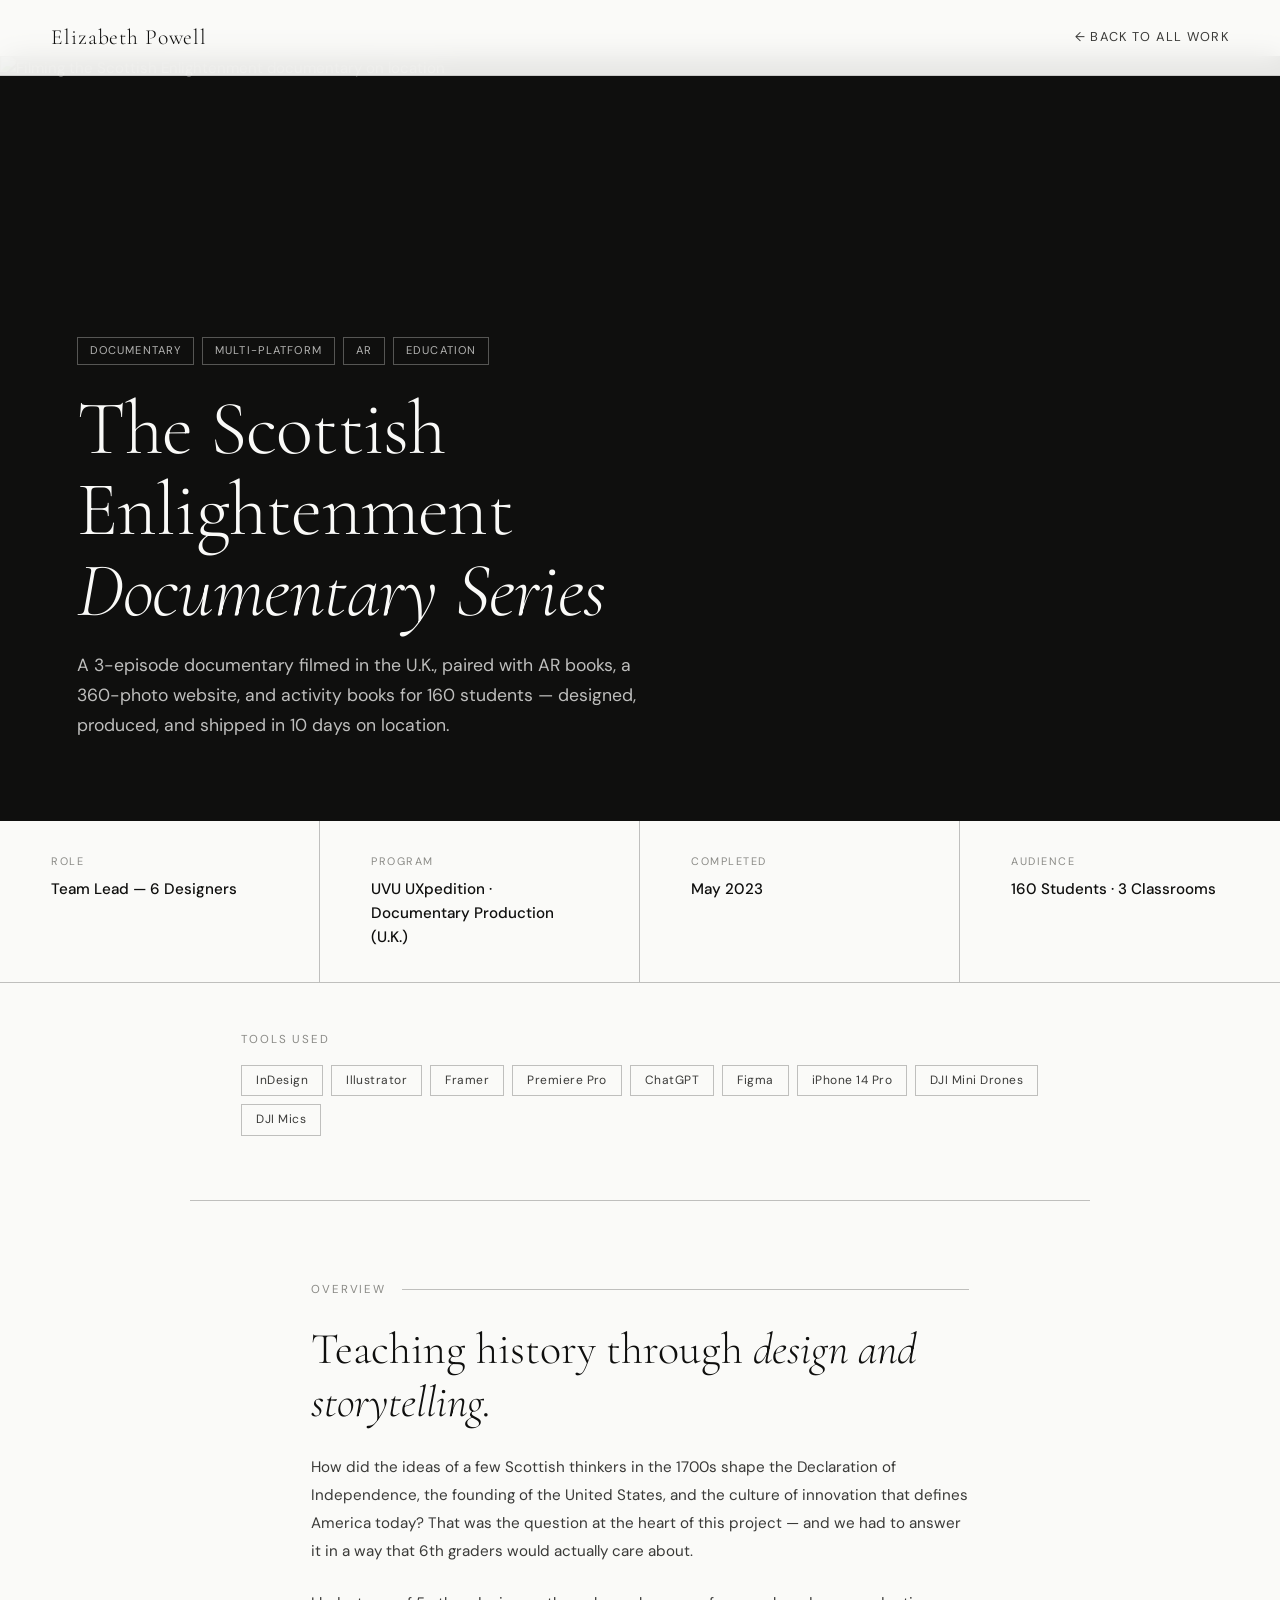
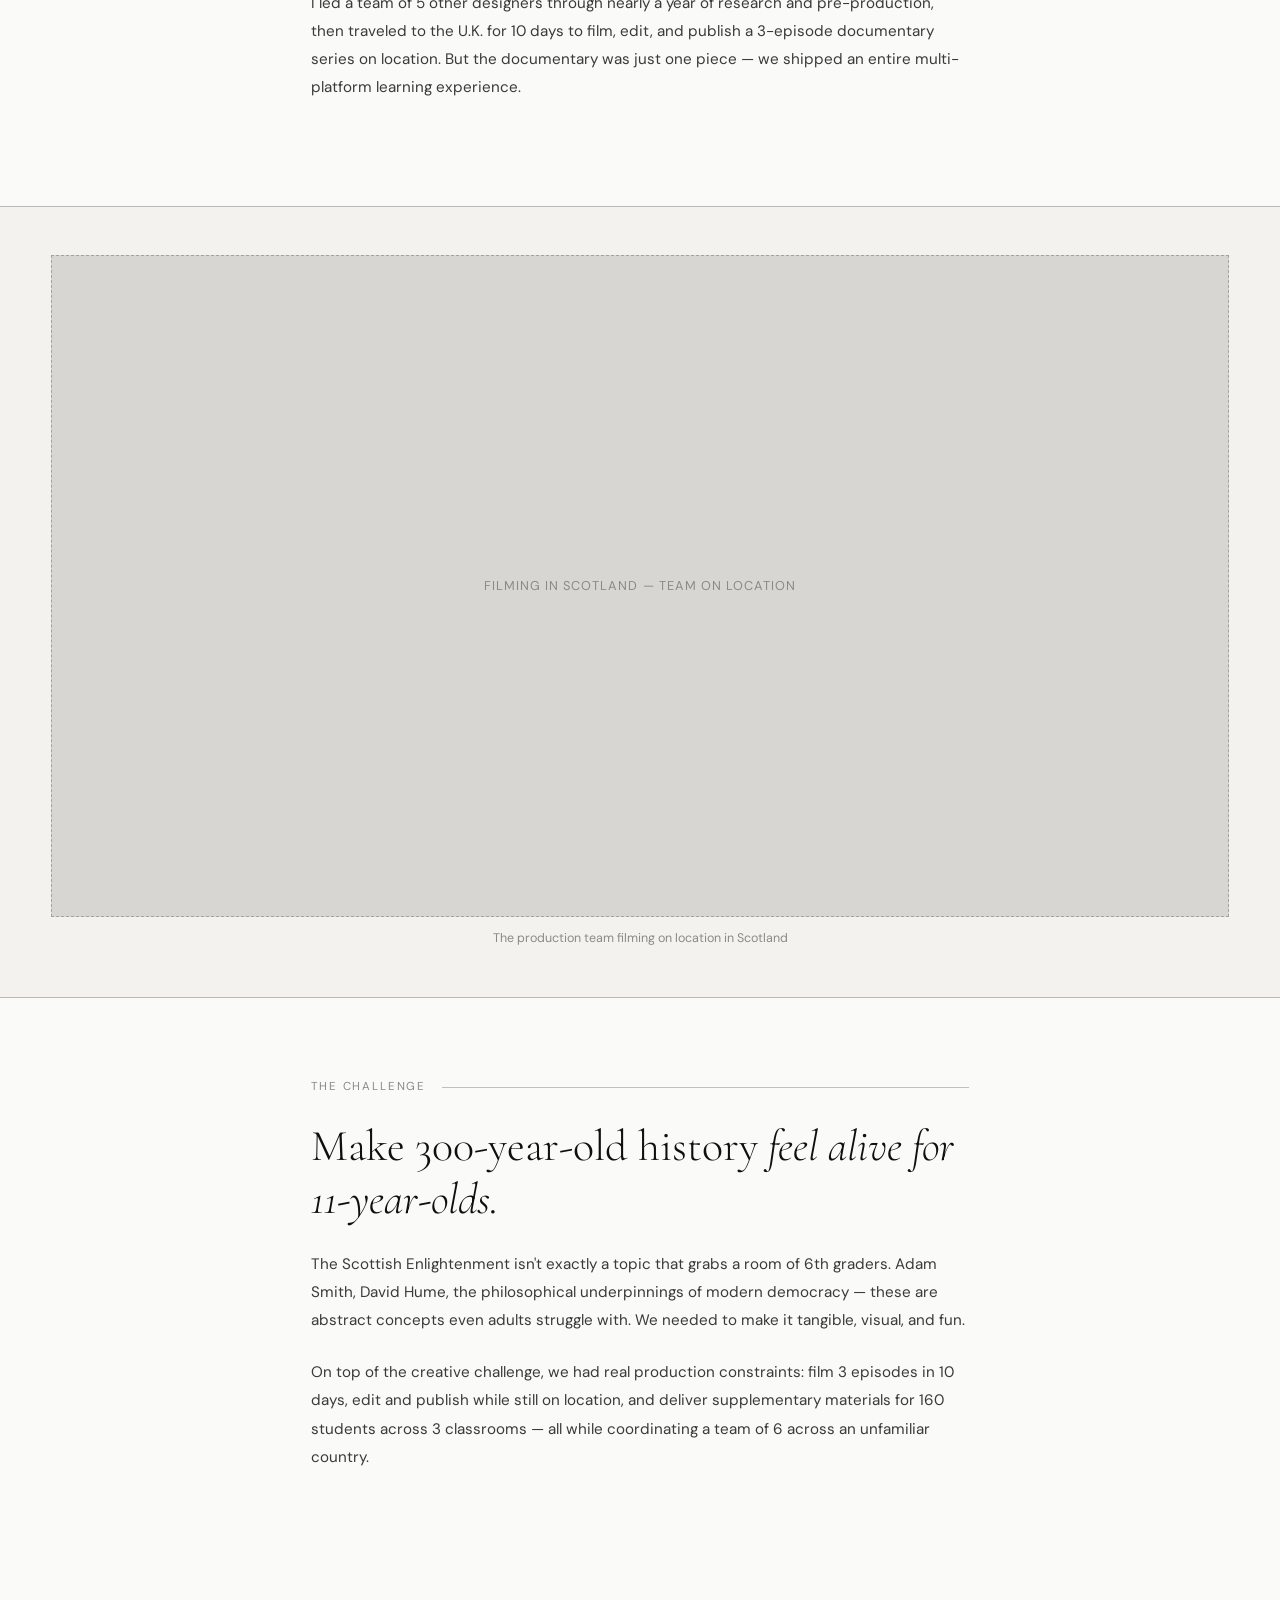
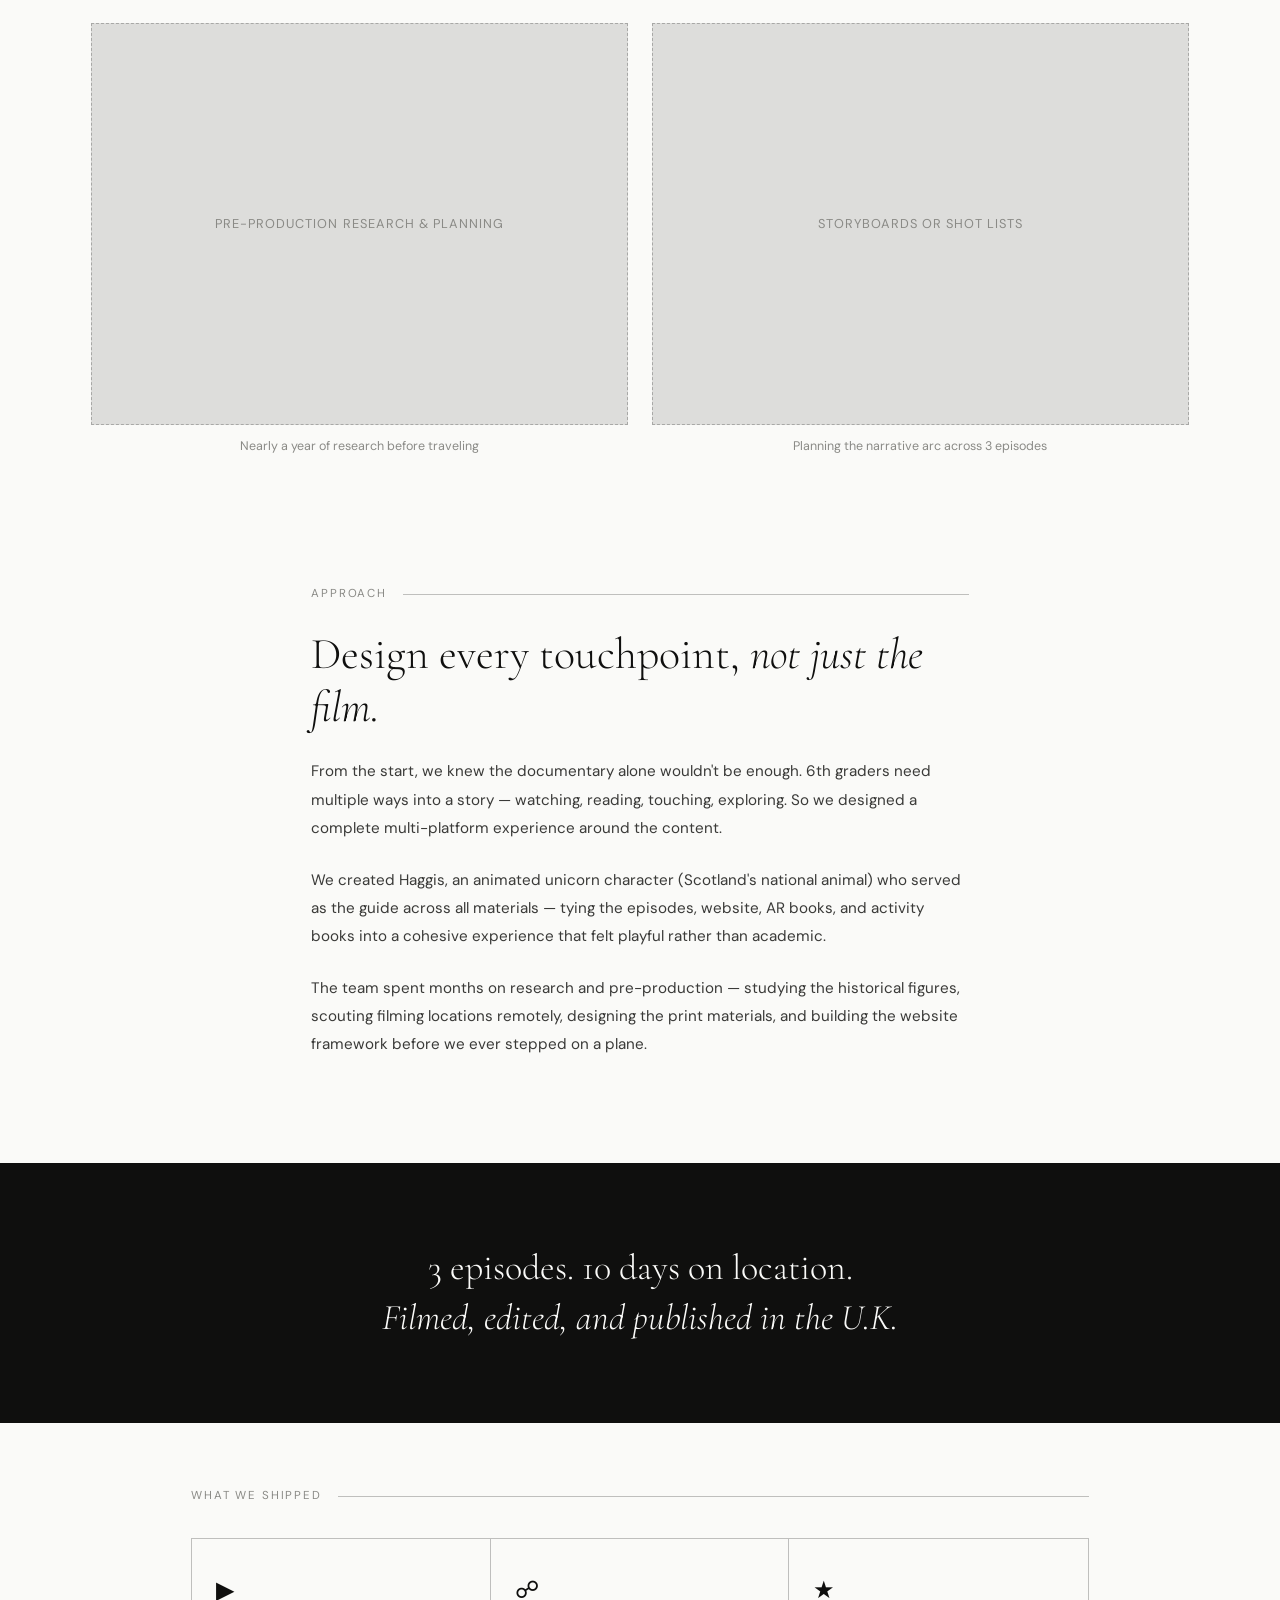
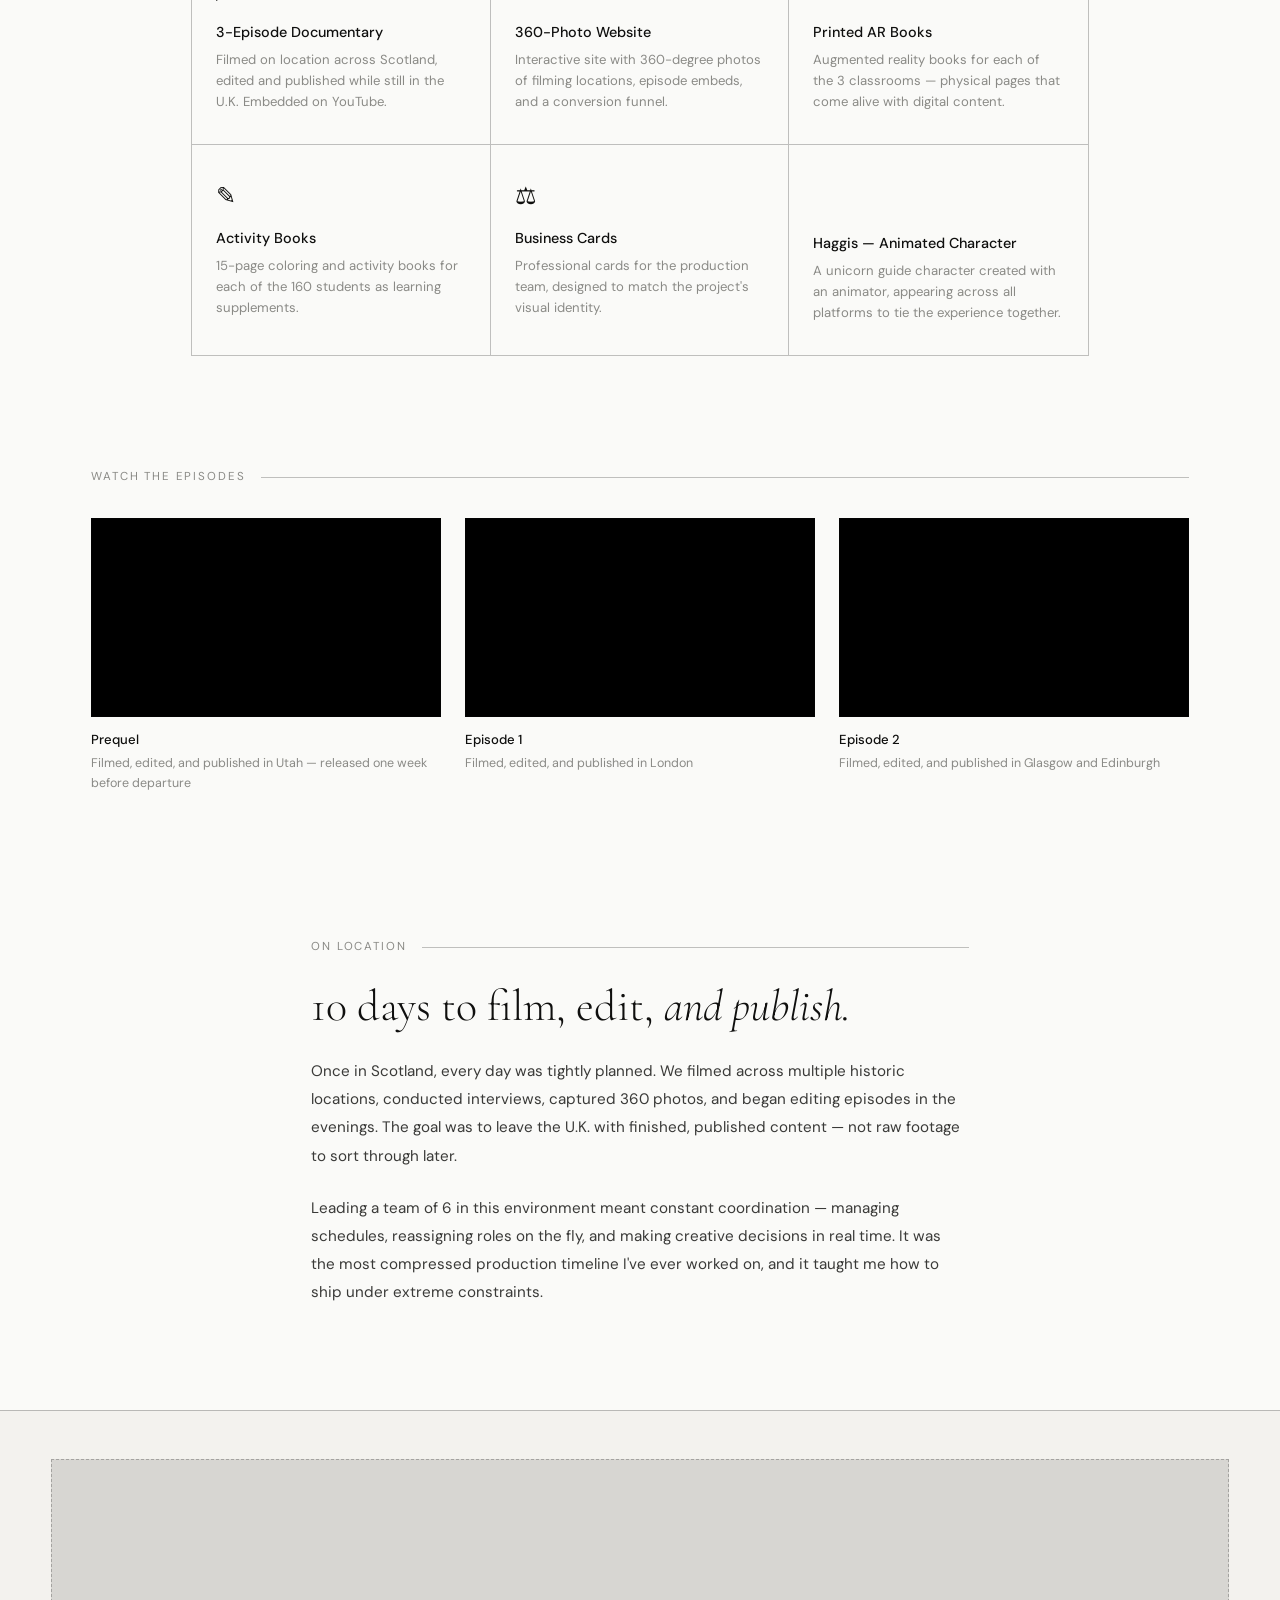
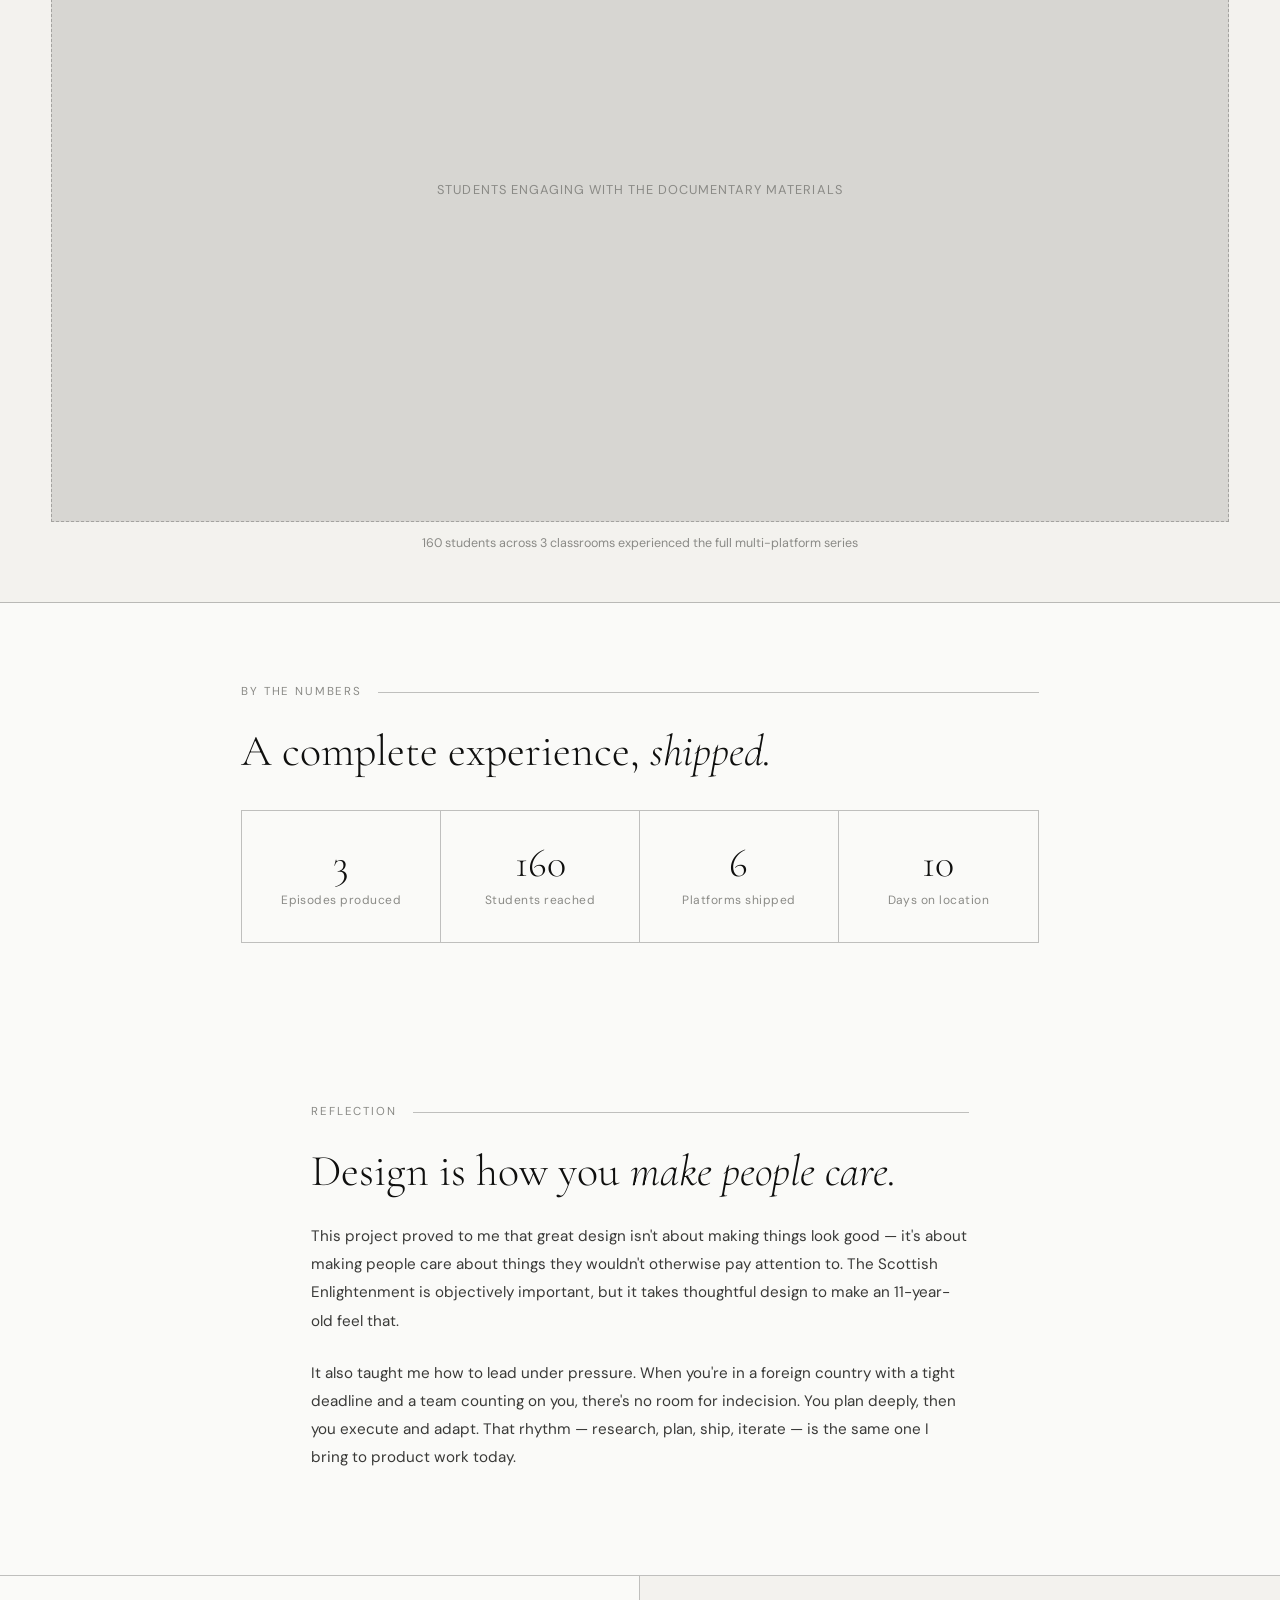
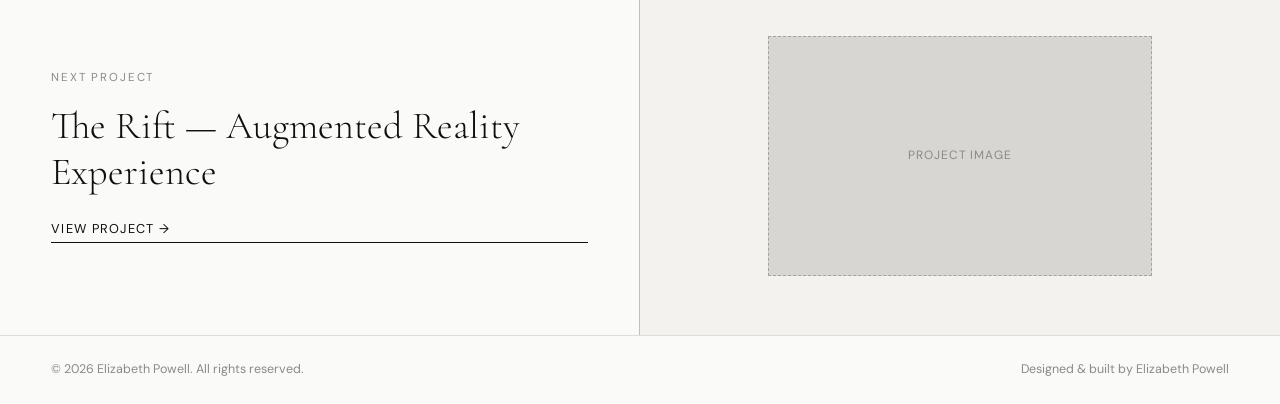
==== case-study-documentary.html @ db59a8f3 "added tools" ====
<!DOCTYPE html>
<html lang="en">
<head>
<meta charset="UTF-8">
<meta name="viewport" content="width=device-width, initial-scale=1.0">
<title>Scottish Enlightenment Documentary — Case Study | Elizabeth Powell</title>
<link href="https://fonts.googleapis.com/css2?family=Cormorant+Garamond:ital,wght@0,300;0,400;0,600;1,300;1,400&family=DM+Sans:wght@300;400;500&display=swap" rel="stylesheet">
<style>
  *, *::before, *::after { box-sizing: border-box; margin: 0; padding: 0; }

  :root {
    --ink: #0f0f0e;
    --ink-mid: #3a3a38;
    --ink-light: #8a8a86;
    --paper: #fafaf8;
    --paper-warm: #f3f2ee;
    --accent: #0f0f0e;
    --line: rgba(15,15,14,0.12);
    --line-strong: rgba(15,15,14,0.25);
  }

  html { scroll-behavior: smooth; }

  body {
    font-family: 'DM Sans', sans-serif;
    background: var(--paper);
    color: var(--ink);
    font-size: 15px;
    line-height: 1.6;
    -webkit-font-smoothing: antialiased;
  }

  nav {
    position: fixed; top: 0; left: 0; right: 0; z-index: 100;
    display: flex; justify-content: space-between; align-items: center;
    padding: 1.25rem 4vw;
    background: rgba(250,250,248,0.92);
    backdrop-filter: blur(12px);
    border-bottom: 0.5px solid var(--line);
  }
  .nav-logo {
    font-family: 'Cormorant Garamond', serif;
    font-size: 1.35rem; font-weight: 300; letter-spacing: 0.04em;
    color: var(--ink); text-decoration: none;
  }
  .nav-back {
    font-size: 0.8rem; letter-spacing: 0.1em; text-transform: uppercase;
    color: var(--ink-mid); text-decoration: none; transition: color 0.2s;
  }
  .nav-back:hover { color: var(--ink); }

  .cs-hero {
    width: 100%; min-height: 85vh;
    background: var(--ink); color: var(--paper);
    display: flex; flex-direction: column; justify-content: flex-end;
    padding: 6rem 6vw 5rem; margin-top: 3.5rem;
    position: relative; overflow: hidden;
  }
  .cs-hero-image {
    position: absolute;
    inset: 0;
    width: 100%;
    height: 100%;
    object-fit: cover;
    object-position: center 30%;
    opacity: 0.7;
    z-index: 0;
    display: block;
  }
  .cs-hero-image-placeholder {
    position: absolute; inset: 0;
    background: linear-gradient(135deg, #2c1810 0%, #5c3a28 40%, #8b6914 100%);
    opacity: 0.9;
  }
  .cs-hero-content { position: relative; z-index: 2; max-width: 900px; }
  .cs-hero-tags { display: flex; gap: 0.5rem; flex-wrap: wrap; margin-bottom: 1.5rem; }
  .cs-tag {
    font-size: 0.7rem; letter-spacing: 0.1em; text-transform: uppercase;
    color: rgba(250,250,248,0.7); border: 0.5px solid rgba(250,250,248,0.3); padding: 4px 12px;
  }
  .cs-hero-title {
    font-family: 'Cormorant Garamond', serif;
    font-size: clamp(3rem, 6vw, 5rem); font-weight: 300;
    line-height: 1.05; letter-spacing: -0.01em; margin-bottom: 1.25rem;
  }
  .cs-hero-title em { font-style: italic; font-weight: 300; }
  .cs-hero-subtitle {
    font-size: 1.1rem; color: rgba(250,250,248,0.75);
    max-width: 600px; line-height: 1.7;
  }

  .cs-meta {
    display: grid; grid-template-columns: repeat(4, 1fr);
    border-bottom: 0.5px solid var(--line-strong);
  }
  .cs-meta-item {
    padding: 2rem 4vw; border-right: 0.5px solid var(--line-strong);
  }
  .cs-meta-item:last-child { border-right: none; }
  .cs-meta-label {
    font-size: 0.68rem; letter-spacing: 0.14em; text-transform: uppercase;
    color: var(--ink-light); margin-bottom: 0.4rem;
  }
  .cs-meta-value { font-size: 0.95rem; font-weight: 500; }

  .cs-section { max-width: 760px; margin: 0 auto; padding: 5rem 4vw; }
  .cs-section-label {
    font-size: 0.72rem; letter-spacing: 0.16em; text-transform: uppercase;
    color: var(--ink-light); margin-bottom: 1.5rem;
    display: flex; align-items: center; gap: 1rem;
  }
  .cs-section-label::after {
    content: ''; display: block; flex: 1; height: 0.5px; background: var(--line-strong);
  }
  .cs-heading {
    font-family: 'Cormorant Garamond', serif;
    font-size: clamp(1.75rem, 3.5vw, 2.75rem); font-weight: 300;
    line-height: 1.2; margin-bottom: 1.5rem;
  }
  .cs-heading em { font-style: italic; }
  .cs-body {
    color: var(--ink-mid); line-height: 1.85; margin-bottom: 1.5rem; font-size: 0.95rem;
  }

  /* TOOLS */
  .cs-tools {
    max-width: 900px;
    margin: 0 auto;
    padding: 3rem 4vw 4rem;
    border-bottom: 0.5px solid var(--line-strong);
  }
  .cs-tools-label {
    font-size: 0.72rem;
    letter-spacing: 0.16em;
    text-transform: uppercase;
    color: var(--ink-light);
    margin-bottom: 1rem;
  }
  .cs-tools-row {
    display: flex;
    flex-wrap: wrap;
    gap: 0.5rem;
  }
  .cs-tool {
    font-size: 0.75rem;
    letter-spacing: 0.04em;
    color: var(--ink-mid);
    border: 0.5px solid var(--line-strong);
    padding: 5px 14px;
    background: transparent;
    transition: background 0.2s, color 0.2s;
  }
  .cs-tool:hover {
    background: var(--ink);
    color: var(--paper);
  }

  .cs-image-full {
    width: 100%; background: var(--paper-warm);
    border-top: 0.5px solid var(--line-strong); border-bottom: 0.5px solid var(--line-strong);
    overflow: hidden;
  }
  .cs-image-full-inner { max-width: 1400px; margin: 0 auto; padding: 3rem 4vw; }
  .cs-image-placeholder {
    width: 100%; aspect-ratio: 16/9; background: var(--line);
    display: flex; align-items: center; justify-content: center;
    color: var(--ink-light); font-size: 0.8rem; letter-spacing: 0.08em;
    text-transform: uppercase; border: 0.5px dashed var(--line-strong);
  }
  .cs-image-caption {
    font-size: 0.78rem; color: var(--ink-light); margin-top: 0.75rem; text-align: center;
  }

  .cs-image-pair {
    max-width: 1200px; margin: 0 auto; padding: 3rem 4vw;
    display: grid; grid-template-columns: 1fr 1fr; gap: 1.5rem;
  }
  .cs-image-pair .cs-image-placeholder { aspect-ratio: 4/3; }

  /* THREE-UP IMAGES */
  .cs-image-trio {
    max-width: 1200px; margin: 0 auto; padding: 3rem 4vw;
    display: grid; grid-template-columns: 1fr 1fr 1fr; gap: 1.5rem;
  }
  .cs-image-trio .cs-image-placeholder { aspect-ratio: 3/4; }

  /* EPISODE EMBEDS */
  .cs-episodes {
    max-width: 1200px; margin: 0 auto; padding: 3rem 4vw 4rem;
  }
  .cs-episodes-label {
    font-size: 0.72rem; letter-spacing: 0.16em; text-transform: uppercase;
    color: var(--ink-light); margin-bottom: 2rem;
    display: flex; align-items: center; gap: 1rem;
  }
  .cs-episodes-label::after {
    content: ''; display: block; flex: 1; height: 0.5px; background: var(--line-strong);
  }
  .cs-episodes-grid {
    display: grid; grid-template-columns: 1fr 1fr 1fr; gap: 1.5rem;
  }
  .cs-episode {
    display: flex; flex-direction: column;
  }
  .cs-episode-video {
    position: relative; padding-bottom: 56.25%; height: 0; overflow: hidden;
    background: #000; border: 0.5px solid var(--line-strong);
  }
  .cs-episode-video iframe {
    position: absolute; top: 0; left: 0; width: 100%; height: 100%; border: none;
  }
  .cs-episode-title {
    font-size: 0.82rem; font-weight: 500; margin-top: 0.75rem;
  }
  .cs-episode-desc {
    font-size: 0.78rem; color: var(--ink-light); margin-top: 0.25rem;
  }
  @media (max-width: 768px) {
    .cs-episodes-grid { grid-template-columns: 1fr; }
  }

  .cs-highlight {
    background: var(--ink); color: var(--paper);
    padding: 5rem 6vw; text-align: center;
  }
  .cs-highlight-text {
    font-family: 'Cormorant Garamond', serif;
    font-size: clamp(1.5rem, 3vw, 2.25rem); font-weight: 300;
    line-height: 1.4; max-width: 700px; margin: 0 auto;
  }
  .cs-highlight-text em { font-style: italic; }

  /* DELIVERABLES GRID */
  .cs-deliverables {
    max-width: 1000px; margin: 0 auto; padding: 4rem 4vw;
  }
  .cs-deliverables-grid {
    display: grid; grid-template-columns: repeat(3, 1fr); gap: 0;
    border: 0.5px solid var(--line-strong); margin-top: 2rem;
  }
  .cs-deliverable {
    padding: 2rem 1.5rem;
    border-right: 0.5px solid var(--line-strong);
    border-bottom: 0.5px solid var(--line-strong);
  }
  .cs-deliverable:nth-child(3n) { border-right: none; }
  .cs-deliverable:nth-last-child(-n+3) { border-bottom: none; }
  .cs-deliverable-icon {
    font-size: 1.5rem;
    margin-bottom: 0.75rem;
    transition: transform 0.4s cubic-bezier(0.34, 1.56, 0.64, 1);
  }
  .cs-deliverable:hover .cs-deliverable-icon {
    transform: scale(1.3) rotate(-5deg);
  }
  .cs-deliverable-title {
    font-weight: 500;
    font-size: 0.9rem;
    margin-bottom: 0.3rem;
  }
  .cs-deliverable-desc {
    font-size: 0.82rem;
    color: var(--ink-light);
    line-height: 1.6;
  }
  .cs-deliverable {
    transition: transform 0.3s ease, box-shadow 0.3s ease;
  }
  .cs-deliverable:hover {
    transform: translateY(-4px);
    box-shadow: 0 8px 30px rgba(0,0,0,0.08);
    z-index: 2;
    position: relative;
  }

  /* Staggered scroll reveal */
  @keyframes delivReveal {
    from { opacity: 0; transform: translateY(30px); }
    to { opacity: 1; transform: translateY(0); }
  }
  .cs-deliverable {
    opacity: 0;
  }
  .cs-deliverable.revealed {
    animation: delivReveal 0.6s cubic-bezier(0.34, 1.56, 0.64, 1) forwards;
  }
  .cs-deliverable.revealed:nth-child(1) { animation-delay: 0s; }
  .cs-deliverable.revealed:nth-child(2) { animation-delay: 0.1s; }
  .cs-deliverable.revealed:nth-child(3) { animation-delay: 0.2s; }
  .cs-deliverable.revealed:nth-child(4) { animation-delay: 0.3s; }
  .cs-deliverable.revealed:nth-child(5) { animation-delay: 0.4s; }
  .cs-deliverable.revealed:nth-child(6) { animation-delay: 0.5s; }

  /* Haggis floating animation */
  .haggis-img, .haggis-video {
    width: 80px;
    height: auto;
    margin-bottom: 0.5rem;
    animation: haggisFloat 3s ease-in-out infinite;
    filter: drop-shadow(0 4px 6px rgba(0,0,0,0.1));
    transition: transform 0.3s ease;
    border-radius: 4px;
  }
  .cs-deliverable:hover .haggis-img,
  .cs-deliverable:hover .haggis-video {
    animation: haggisBounce 0.6s cubic-bezier(0.34, 1.56, 0.64, 1);
  }
  @keyframes haggisFloat {
    0%, 100% { transform: translateY(0) rotate(0deg); }
    25% { transform: translateY(-6px) rotate(2deg); }
    75% { transform: translateY(-3px) rotate(-1deg); }
  }
  @keyframes haggisBounce {
    0% { transform: scale(1); }
    30% { transform: scale(1.2) rotate(-8deg); }
    50% { transform: scale(0.95) rotate(3deg); }
    70% { transform: scale(1.1) rotate(-2deg); }
    100% { transform: scale(1) rotate(0deg); }
  }

  /* Individual icon hover animations */
  .icon-play { display: inline-block; }
  .cs-deliverable:nth-child(1):hover .cs-deliverable-icon {
    transform: scale(1.3);
    color: #e74c3c;
  }
  .cs-deliverable:nth-child(2):hover .cs-deliverable-icon {
    transform: scale(1.2) rotate(15deg);
    color: #3498db;
  }
  .cs-deliverable:nth-child(3):hover .cs-deliverable-icon {
    transform: scale(1.3);
    color: #f1c40f;
  }
  .cs-deliverable:nth-child(4):hover .cs-deliverable-icon {
    transform: scale(1.2) rotate(-10deg);
    color: #2ecc71;
  }
  .cs-deliverable:nth-child(5):hover .cs-deliverable-icon {
    transform: scale(1.2) rotate(10deg);
    color: #9b59b6;
  }

  .cs-results { max-width: 900px; margin: 0 auto; padding: 5rem 4vw; }
  .cs-results-grid {
    display: grid; grid-template-columns: repeat(4, 1fr); gap: 0;
    border: 0.5px solid var(--line-strong); margin-top: 2rem;
  }
  .cs-result-item {
    padding: 2rem 1.5rem; border-right: 0.5px solid var(--line-strong); text-align: center;
  }
  .cs-result-item:last-child { border-right: none; }
  .cs-result-num {
    font-family: 'Cormorant Garamond', serif;
    font-size: 2.5rem; font-weight: 300; line-height: 1; margin-bottom: 0.5rem;
  }
  .cs-result-label { font-size: 0.75rem; color: var(--ink-light); letter-spacing: 0.04em; }

  .cs-next {
    border-top: 0.5px solid var(--line-strong);
    display: grid; grid-template-columns: 1fr 1fr; min-height: 40vh;
  }
  .cs-next-left {
    padding: 4rem 4vw; display: flex; flex-direction: column;
    justify-content: center; border-right: 0.5px solid var(--line-strong);
  }
  .cs-next-label {
    font-size: 0.72rem; letter-spacing: 0.16em; text-transform: uppercase;
    color: var(--ink-light); margin-bottom: 1rem;
  }
  .cs-next-title {
    font-family: 'Cormorant Garamond', serif;
    font-size: clamp(1.75rem, 3vw, 2.5rem); font-weight: 300;
    line-height: 1.2; margin-bottom: 1.5rem;
  }
  .cs-next-link {
    display: inline-flex; align-items: center; gap: 0.6rem;
    font-size: 0.8rem; letter-spacing: 0.1em; text-transform: uppercase;
    color: var(--ink); text-decoration: none;
    border-bottom: 1px solid var(--ink); padding-bottom: 2px; transition: gap 0.2s;
  }
  .cs-next-link:hover { gap: 1rem; }
  .cs-next-right {
    background: var(--paper-warm); display: flex; align-items: center; justify-content: center;
  }
  .cs-next-thumb {
    width: 60%; aspect-ratio: 16/10; background: var(--line);
    display: flex; align-items: center; justify-content: center;
    color: var(--ink-light); font-size: 0.75rem; letter-spacing: 0.08em;
    text-transform: uppercase; border: 0.5px dashed var(--line-strong);
  }

  footer {
    padding: 1.5rem 4vw; display: flex; justify-content: space-between;
    align-items: center; border-top: 0.5px solid var(--line);
  }
  footer p { font-size: 0.78rem; color: var(--ink-light); }

  @keyframes fadeUp {
    from { opacity: 0; transform: translateY(24px); }
    to { opacity: 1; transform: translateY(0); }
  }
  .cs-hero-tags { animation: fadeUp 0.6s ease forwards; }
  .cs-hero-title { animation: fadeUp 0.6s 0.1s ease both; }
  .cs-hero-subtitle { animation: fadeUp 0.6s 0.2s ease both; }

  @media (max-width: 768px) {
    .cs-meta { grid-template-columns: 1fr 1fr; }
    .cs-meta-item:nth-child(2) { border-right: none; }
    .cs-meta-item:nth-child(-n+2) { border-bottom: 0.5px solid var(--line-strong); }
    .cs-image-pair { grid-template-columns: 1fr; }
    .cs-image-trio { grid-template-columns: 1fr; }
    .cs-deliverables-grid { grid-template-columns: 1fr; }
    .cs-deliverable { border-right: none !important; border-bottom: 0.5px solid var(--line-strong); }
    .cs-deliverable:last-child { border-bottom: none; }
    .cs-results-grid { grid-template-columns: 1fr 1fr; }
    .cs-result-item:nth-child(2) { border-right: none; }
    .cs-result-item:nth-child(-n+2) { border-bottom: 0.5px solid var(--line-strong); }
    .cs-next { grid-template-columns: 1fr; }
    .cs-next-right { min-height: 30vh; }
  }
</style>
</head>
<body>

<nav>
  <a class="nav-logo" href="index.html">Elizabeth Powell</a>
  <a class="nav-back" href="index.html#work">← Back to all work</a>
</nav>

<!-- HERO -->
<section class="cs-hero">
  <img class="cs-hero-image" src="images/Documentary Project/HeroImage-Filming.JPG" alt="Filming the Scottish Enlightenment documentary on location">
  <div class="cs-hero-content">
    <div class="cs-hero-tags">
      <span class="cs-tag">Documentary</span>
      <span class="cs-tag">Multi-Platform</span>
      <span class="cs-tag">AR</span>
      <span class="cs-tag">Education</span>
    </div>
    <h1 class="cs-hero-title">The Scottish<br>Enlightenment<br><em>Documentary Series</em></h1>
    <p class="cs-hero-subtitle">A 3-episode documentary filmed in the U.K., paired with AR books, a 360-photo website, and activity books for 160 students — designed, produced, and shipped in 10 days on location.</p>
  </div>
</section>

<!-- META BAR -->
<div class="cs-meta">
  <div class="cs-meta-item">
    <div class="cs-meta-label">Role</div>
    <div class="cs-meta-value">Team Lead — 6 Designers</div>
  </div>
  <div class="cs-meta-item">
    <div class="cs-meta-label">Program</div>
    <div class="cs-meta-value">UVU UXpedition · Documentary Production (U.K.)</div>
  </div>
  <div class="cs-meta-item">
    <div class="cs-meta-label">Completed</div>
    <div class="cs-meta-value">May 2023</div>
  </div>
  <div class="cs-meta-item">
    <div class="cs-meta-label">Audience</div>
    <div class="cs-meta-value">160 Students · 3 Classrooms</div>
  </div>
</div>

<!-- TOOLS -->
<div class="cs-tools">
  <div class="cs-tools-label">Tools Used</div>
  <div class="cs-tools-row">
    <span class="cs-tool">InDesign</span>
    <span class="cs-tool">Illustrator</span>
    <span class="cs-tool">Framer</span>
    <span class="cs-tool">Premiere Pro</span>
    <span class="cs-tool">ChatGPT</span>
    <span class="cs-tool">Figma</span>
    <span class="cs-tool">iPhone 14 Pro</span>
    <span class="cs-tool">DJI Mini Drones</span>
    <span class="cs-tool">DJI Mics</span>
  </div>
</div>

<!-- OVERVIEW -->
<div class="cs-section">
  <div class="cs-section-label">Overview</div>
  <h2 class="cs-heading">Teaching history through <em>design and storytelling.</em></h2>
  <p class="cs-body">How did the ideas of a few Scottish thinkers in the 1700s shape the Declaration of Independence, the founding of the United States, and the culture of innovation that defines America today? That was the question at the heart of this project — and we had to answer it in a way that 6th graders would actually care about.</p>
  <p class="cs-body">I led a team of 5 other designers through nearly a year of research and pre-production, then traveled to the U.K. for 10 days to film, edit, and publish a 3-episode documentary series on location. But the documentary was just one piece — we shipped an entire multi-platform learning experience.</p>
</div>

<!-- FULL BLEED IMAGE -->
<div class="cs-image-full">
  <div class="cs-image-full-inner">
    <div class="cs-image-placeholder">Filming in Scotland — team on location</div>
    <p class="cs-image-caption">The production team filming on location in Scotland</p>
  </div>
</div>

<!-- CHALLENGE -->
<div class="cs-section">
  <div class="cs-section-label">The Challenge</div>
  <h2 class="cs-heading">Make 300-year-old history <em>feel alive for 11-year-olds.</em></h2>
  <p class="cs-body">The Scottish Enlightenment isn't exactly a topic that grabs a room of 6th graders. Adam Smith, David Hume, the philosophical underpinnings of modern democracy — these are abstract concepts even adults struggle with. We needed to make it tangible, visual, and fun.</p>
  <p class="cs-body">On top of the creative challenge, we had real production constraints: film 3 episodes in 10 days, edit and publish while still on location, and deliver supplementary materials for 160 students across 3 classrooms — all while coordinating a team of 6 across an unfamiliar country.</p>
</div>

<!-- IMAGE PAIR -->
<div class="cs-image-pair">
  <div>
    <div class="cs-image-placeholder">Pre-production research & planning</div>
    <p class="cs-image-caption">Nearly a year of research before traveling</p>
  </div>
  <div>
    <div class="cs-image-placeholder">Storyboards or shot lists</div>
    <p class="cs-image-caption">Planning the narrative arc across 3 episodes</p>
  </div>
</div>

<!-- APPROACH -->
<div class="cs-section">
  <div class="cs-section-label">Approach</div>
  <h2 class="cs-heading">Design every touchpoint, <em>not just the film.</em></h2>
  <p class="cs-body">From the start, we knew the documentary alone wouldn't be enough. 6th graders need multiple ways into a story — watching, reading, touching, exploring. So we designed a complete multi-platform experience around the content.</p>
  <p class="cs-body">We created Haggis, an animated unicorn character (Scotland's national animal) who served as the guide across all materials — tying the episodes, website, AR books, and activity books into a cohesive experience that felt playful rather than academic.</p>
  <p class="cs-body">The team spent months on research and pre-production — studying the historical figures, scouting filming locations remotely, designing the print materials, and building the website framework before we ever stepped on a plane.</p>
</div>

<!-- HIGHLIGHT -->
<div class="cs-highlight">
  <p class="cs-highlight-text">3 episodes. 10 days on location.<br><em>Filmed, edited, and published in the U.K.</em></p>
</div>

<!-- DELIVERABLES -->
<div class="cs-deliverables">
  <div class="cs-section-label">What We Shipped</div>
  <div class="cs-deliverables-grid">
    <div class="cs-deliverable">
      <div class="cs-deliverable-icon">&#9654;</div>
      <div class="cs-deliverable-title">3-Episode Documentary</div>
      <div class="cs-deliverable-desc">Filmed on location across Scotland, edited and published while still in the U.K. Embedded on YouTube.</div>
    </div>
    <div class="cs-deliverable">
      <div class="cs-deliverable-icon">&#9741;</div>
      <div class="cs-deliverable-title">360-Photo Website</div>
      <div class="cs-deliverable-desc">Interactive site with 360-degree photos of filming locations, episode embeds, and a conversion funnel.</div>
    </div>
    <div class="cs-deliverable">
      <div class="cs-deliverable-icon">&#9733;</div>
      <div class="cs-deliverable-title">Printed AR Books</div>
      <div class="cs-deliverable-desc">Augmented reality books for each of the 3 classrooms — physical pages that come alive with digital content.</div>
    </div>
    <div class="cs-deliverable">
      <div class="cs-deliverable-icon">&#9998;</div>
      <div class="cs-deliverable-title">Activity Books</div>
      <div class="cs-deliverable-desc">15-page coloring and activity books for each of the 160 students as learning supplements.</div>
    </div>
    <div class="cs-deliverable">
      <div class="cs-deliverable-icon">&#9878;</div>
      <div class="cs-deliverable-title">Business Cards</div>
      <div class="cs-deliverable-desc">Professional cards for the production team, designed to match the project's visual identity.</div>
    </div>
    <div class="cs-deliverable">
      <video class="haggis-video" autoplay loop muted playsinline src="images/Documentary Project/haggis-BeforeWeGo-1.mp4"></video>
      <div class="cs-deliverable-title">Haggis — Animated Character</div>
      <div class="cs-deliverable-desc">A unicorn guide character created with an animator, appearing across all platforms to tie the experience together.</div>
    </div>
  </div>
</div>

<!-- EPISODES -->
<div class="cs-episodes">
  <div class="cs-episodes-label">Watch the Episodes</div>
  <div class="cs-episodes-grid">
    <div class="cs-episode">
      <div class="cs-episode-video">
        <iframe src="https://www.youtube-nocookie.com/embed/OTzbFxVXBWM" allow="accelerometer; autoplay; clipboard-write; encrypted-media; gyroscope; picture-in-picture" allowfullscreen></iframe>
      </div>
      <div class="cs-episode-title">Prequel</div>
      <div class="cs-episode-desc">Filmed, edited, and published in Utah — released one week before departure</div>
    </div>
    <div class="cs-episode">
      <div class="cs-episode-video">
        <iframe src="https://www.youtube-nocookie.com/embed/6NgB3D-_NwM" allow="accelerometer; autoplay; clipboard-write; encrypted-media; gyroscope; picture-in-picture" allowfullscreen></iframe>
      </div>
      <div class="cs-episode-title">Episode 1</div>
      <div class="cs-episode-desc">Filmed, edited, and published in London</div>
    </div>
    <div class="cs-episode">
      <div class="cs-episode-video">
        <iframe src="https://www.youtube-nocookie.com/embed/WrYW5B79xYQ" allow="accelerometer; autoplay; clipboard-write; encrypted-media; gyroscope; picture-in-picture" allowfullscreen></iframe>
      </div>
      <div class="cs-episode-title">Episode 2</div>
      <div class="cs-episode-desc">Filmed, edited, and published in Glasgow and Edinburgh</div>
    </div>
  </div>
</div>

<!-- PRODUCTION -->
<div class="cs-section">
  <div class="cs-section-label">On Location</div>
  <h2 class="cs-heading">10 days to film, edit, <em>and publish.</em></h2>
  <p class="cs-body">Once in Scotland, every day was tightly planned. We filmed across multiple historic locations, conducted interviews, captured 360 photos, and began editing episodes in the evenings. The goal was to leave the U.K. with finished, published content — not raw footage to sort through later.</p>
  <p class="cs-body">Leading a team of 6 in this environment meant constant coordination — managing schedules, reassigning roles on the fly, and making creative decisions in real time. It was the most compressed production timeline I've ever worked on, and it taught me how to ship under extreme constraints.</p>
</div>

<!-- FULL BLEED IMAGE -->
<div class="cs-image-full">
  <div class="cs-image-full-inner">
    <div class="cs-image-placeholder">Students engaging with the documentary materials</div>
    <p class="cs-image-caption">160 students across 3 classrooms experienced the full multi-platform series</p>
  </div>
</div>

<!-- RESULTS -->
<div class="cs-results">
  <div class="cs-section-label">By the Numbers</div>
  <h2 class="cs-heading">A complete experience, <em>shipped.</em></h2>
  <div class="cs-results-grid">
    <div class="cs-result-item">
      <div class="cs-result-num">3</div>
      <div class="cs-result-label">Episodes produced</div>
    </div>
    <div class="cs-result-item">
      <div class="cs-result-num">160</div>
      <div class="cs-result-label">Students reached</div>
    </div>
    <div class="cs-result-item">
      <div class="cs-result-num">6</div>
      <div class="cs-result-label">Platforms shipped</div>
    </div>
    <div class="cs-result-item">
      <div class="cs-result-num">10</div>
      <div class="cs-result-label">Days on location</div>
    </div>
  </div>
</div>

<!-- REFLECTION -->
<div class="cs-section">
  <div class="cs-section-label">Reflection</div>
  <h2 class="cs-heading">Design is how you <em>make people care.</em></h2>
  <p class="cs-body">This project proved to me that great design isn't about making things look good — it's about making people care about things they wouldn't otherwise pay attention to. The Scottish Enlightenment is objectively important, but it takes thoughtful design to make an 11-year-old feel that.</p>
  <p class="cs-body">It also taught me how to lead under pressure. When you're in a foreign country with a tight deadline and a team counting on you, there's no room for indecision. You plan deeply, then you execute and adapt. That rhythm — research, plan, ship, iterate — is the same one I bring to product work today.</p>
</div>

<!-- NEXT PROJECT -->
<section class="cs-next">
  <div class="cs-next-left">
    <div class="cs-next-label">Next project</div>
    <h3 class="cs-next-title">The Rift — Augmented Reality Experience</h3>
    <a class="cs-next-link" href="case-study-the-rift.html">View project →</a>
  </div>
  <div class="cs-next-right">
    <div class="cs-next-thumb">Project image</div>
  </div>
</section>

<footer>
  <p>© 2026 Elizabeth Powell. All rights reserved.</p>
  <p>Designed & built by Elizabeth Powell</p>
</footer>

<script>
  const deliverables = document.querySelectorAll('.cs-deliverable');
  const delivObs = new IntersectionObserver(entries => {
    entries.forEach(e => {
      if (e.isIntersecting) {
        e.target.classList.add('revealed');
        delivObs.unobserve(e.target);
      }
    });
  }, { threshold: 0.15 });
  deliverables.forEach(d => delivObs.observe(d));
</script>

</body>
</html>
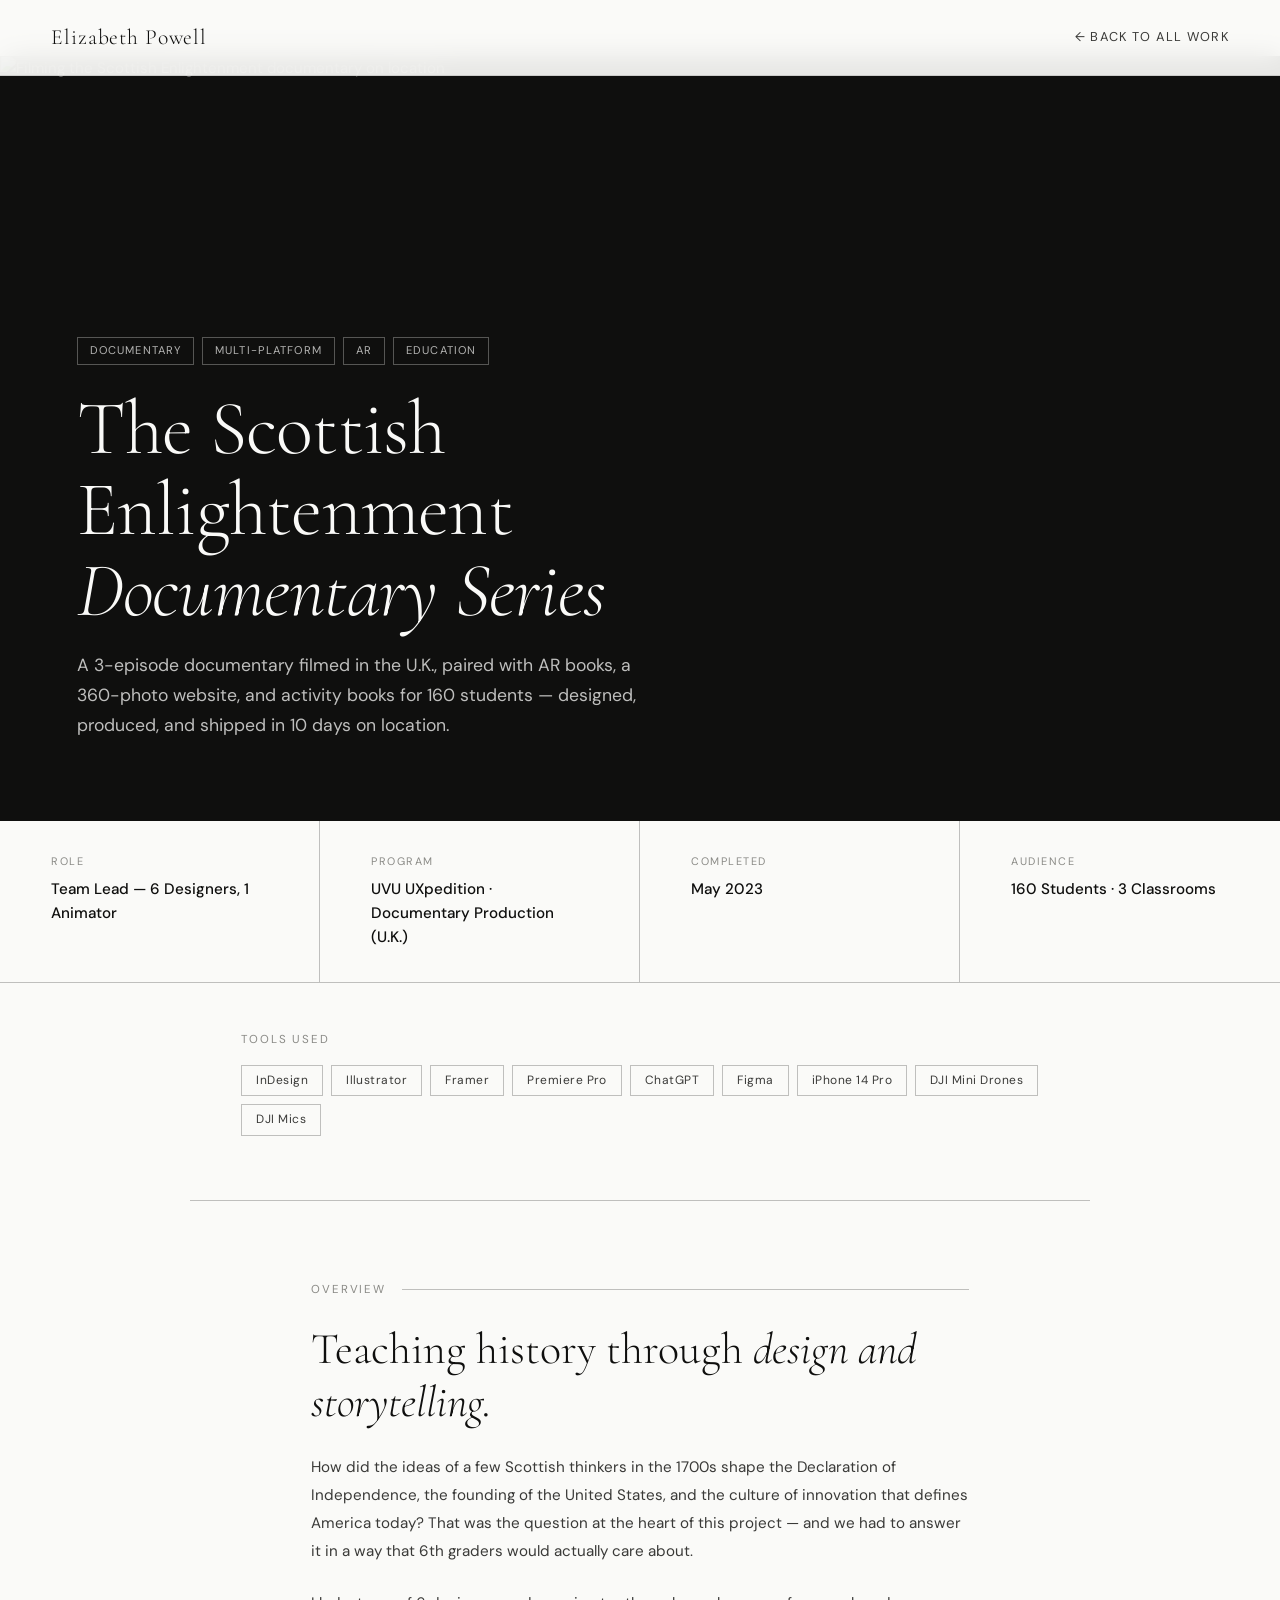
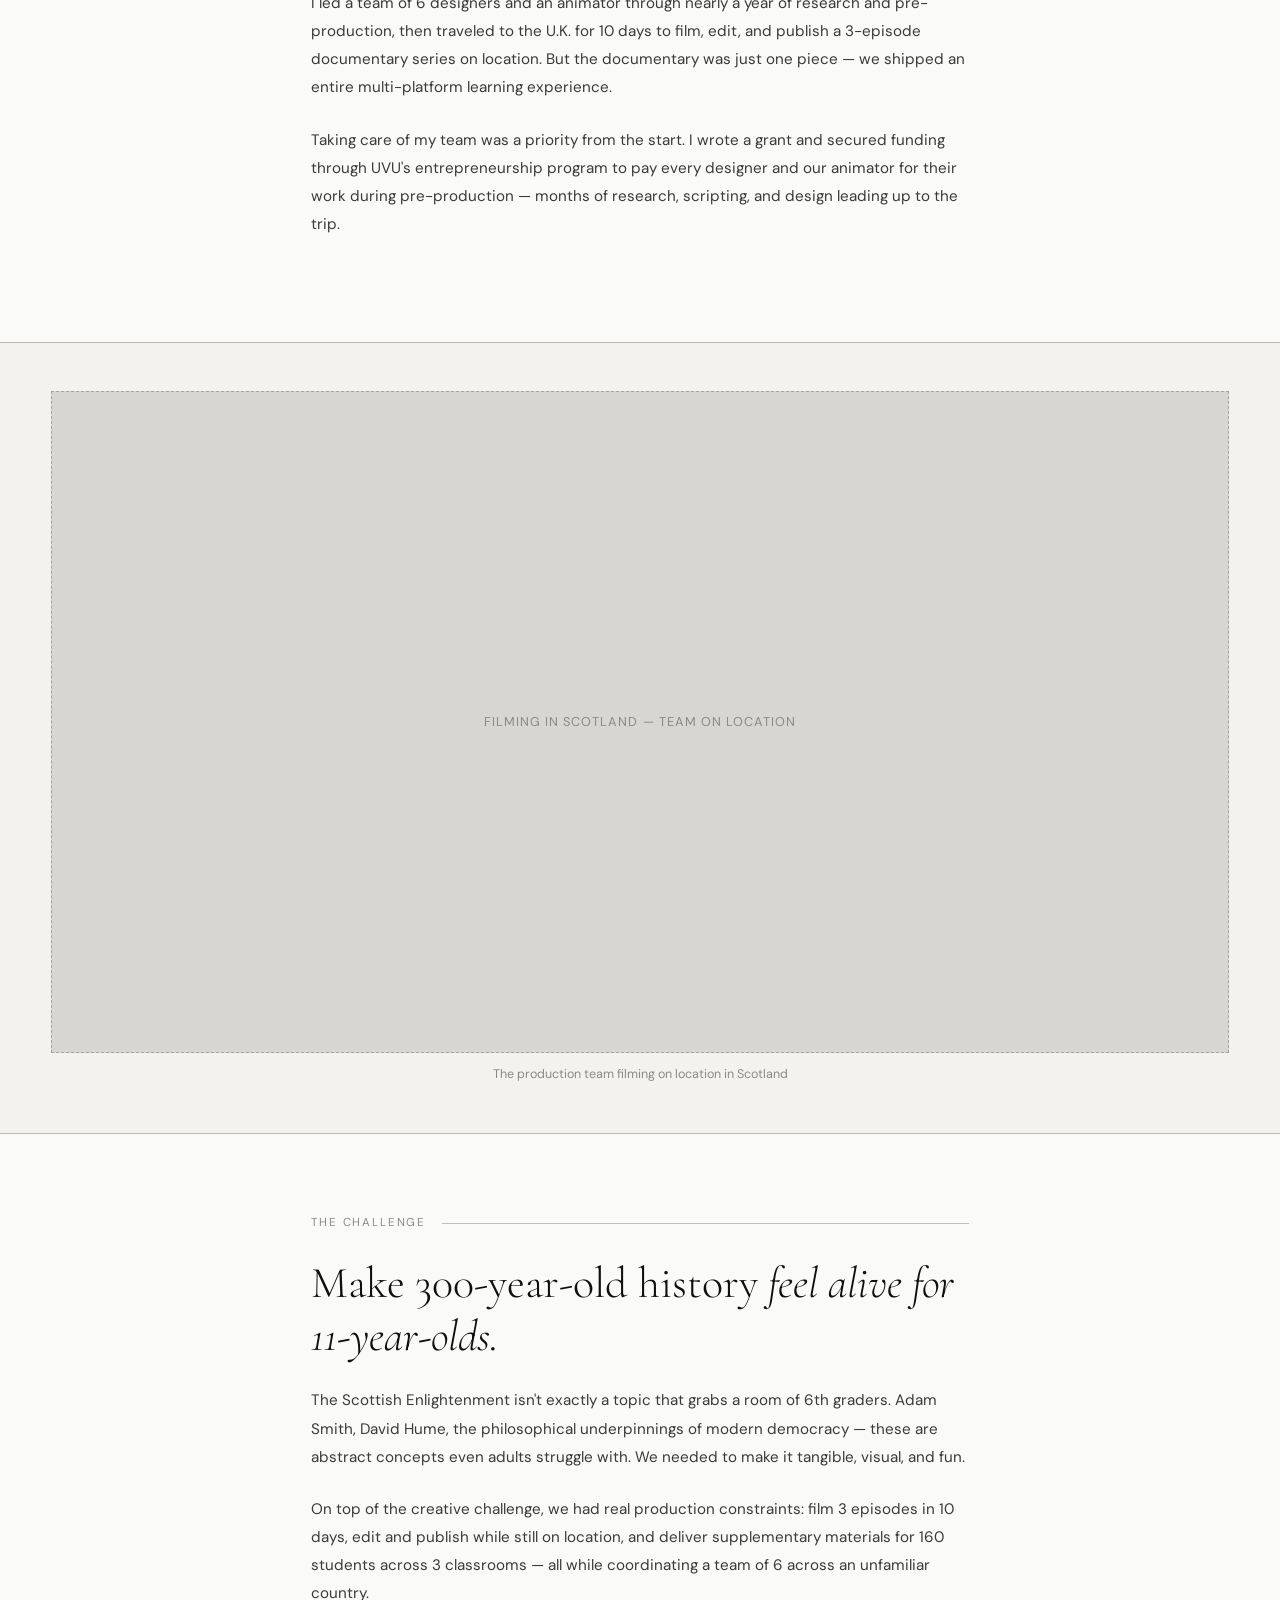
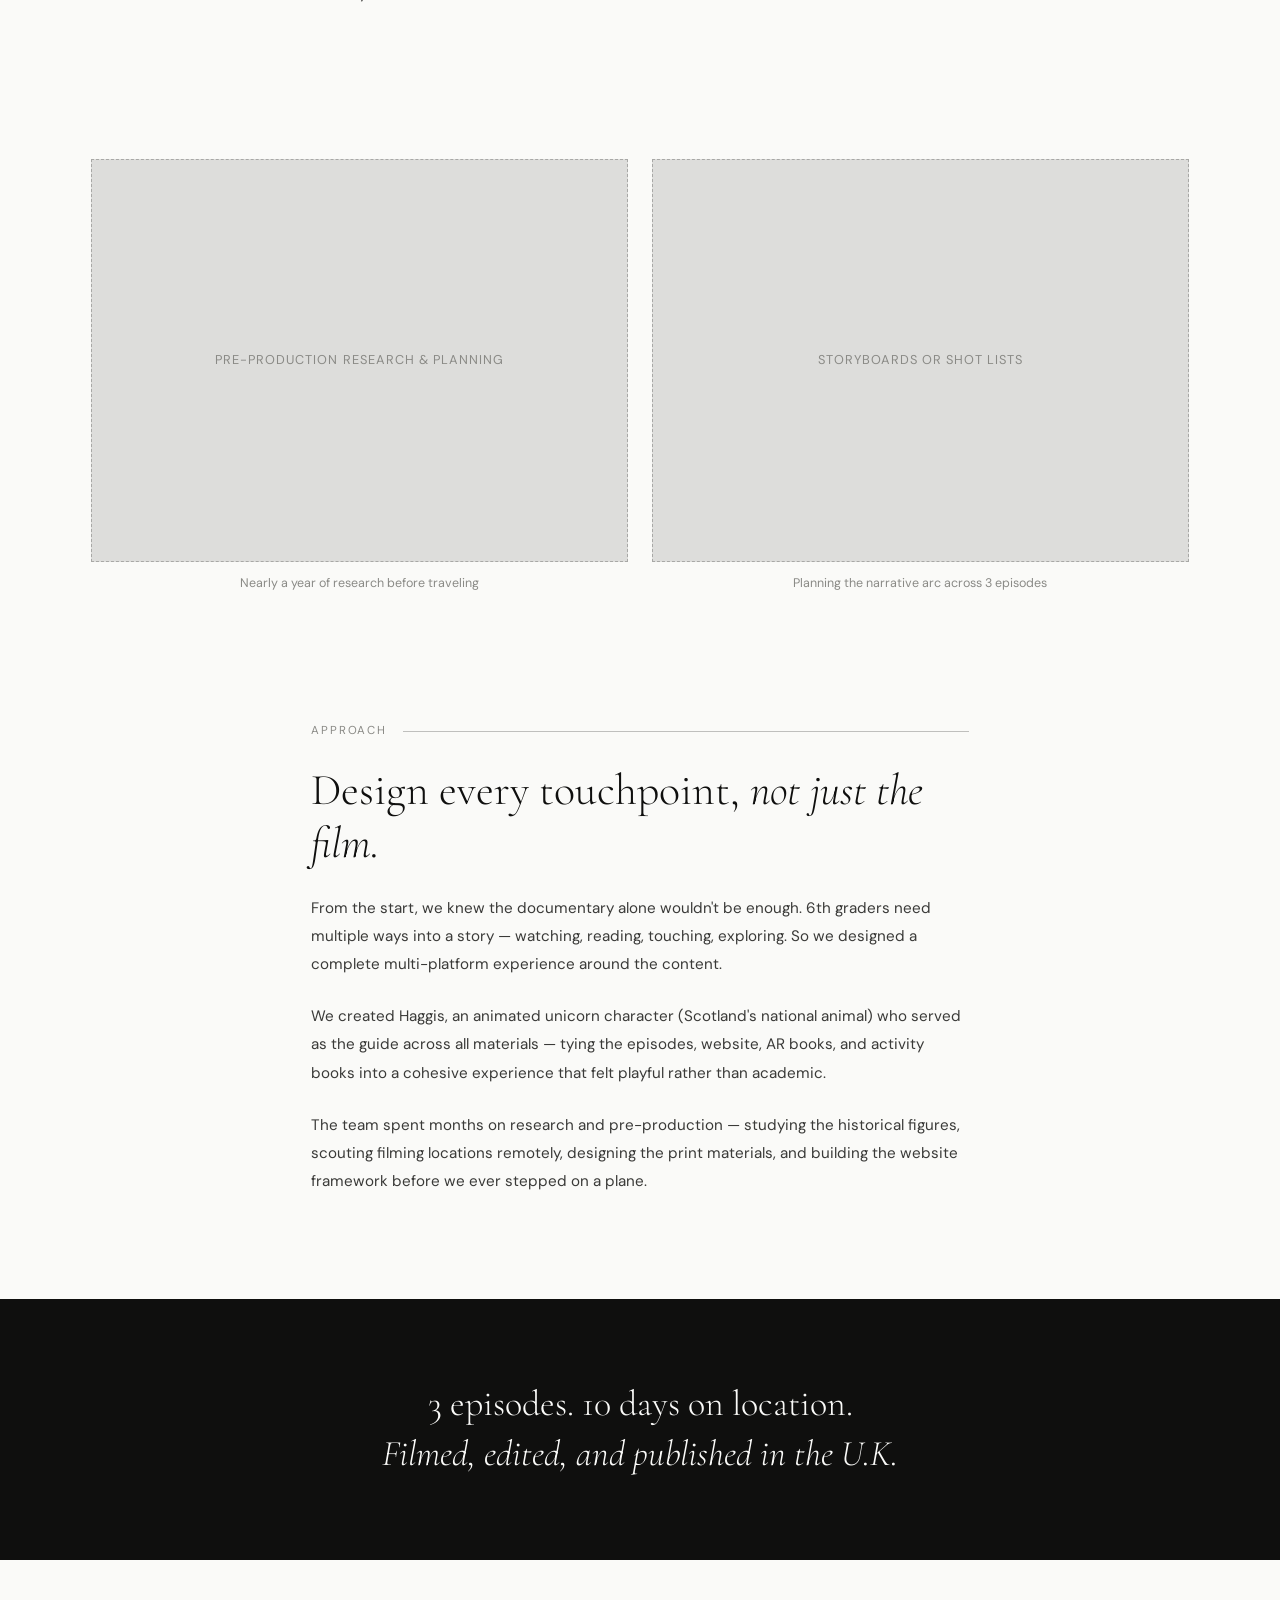
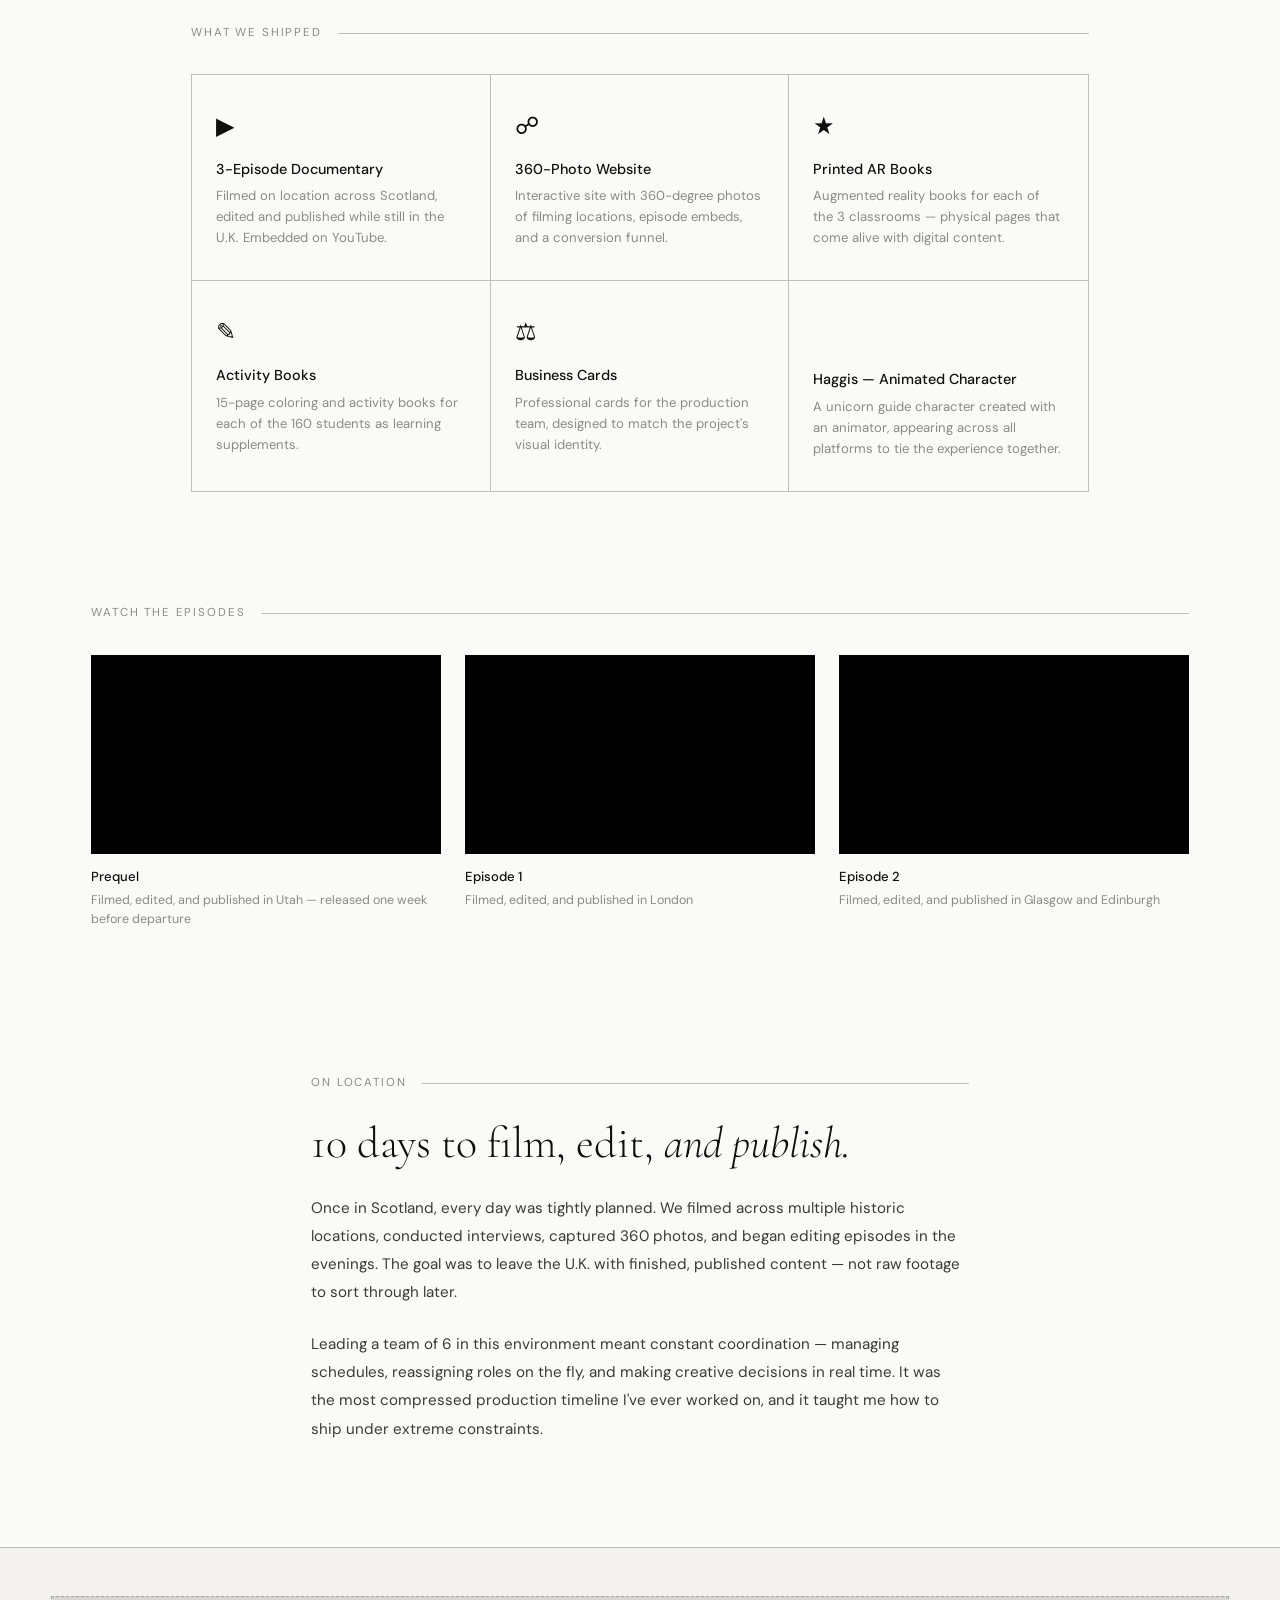
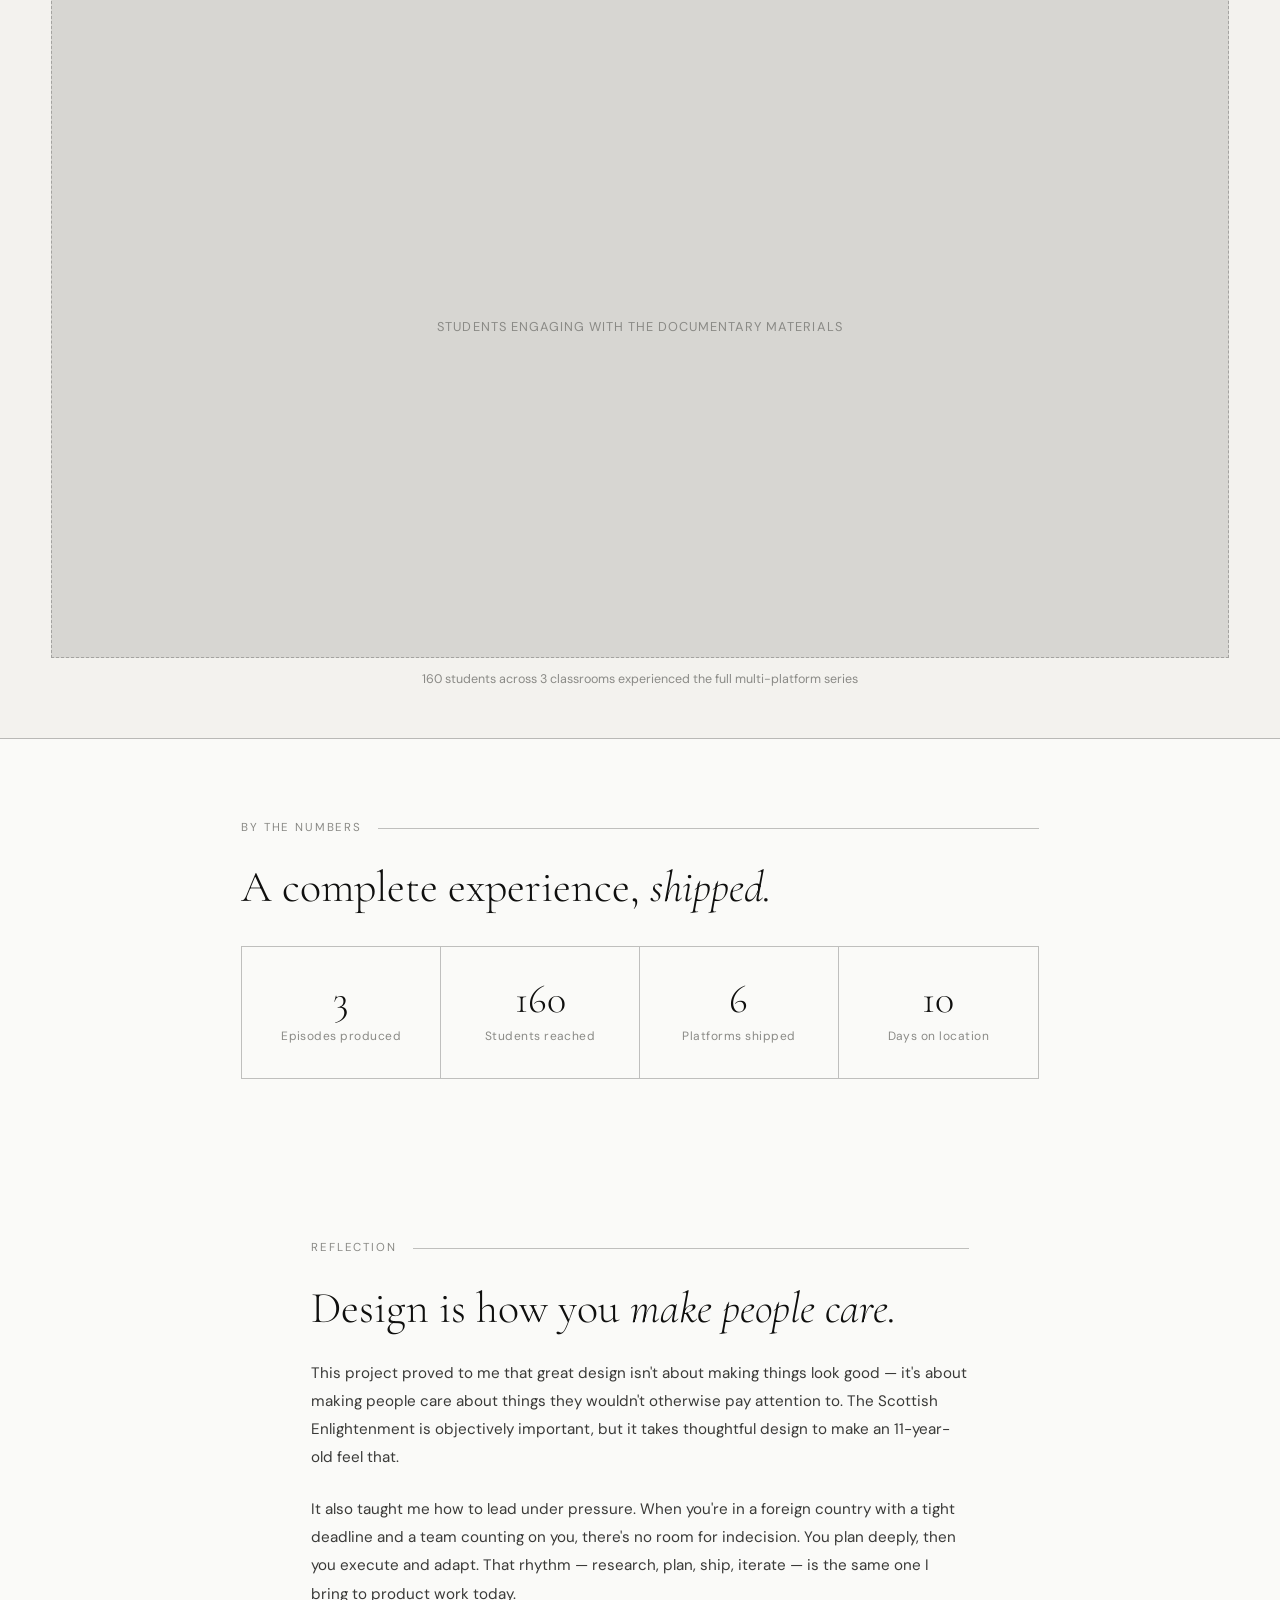
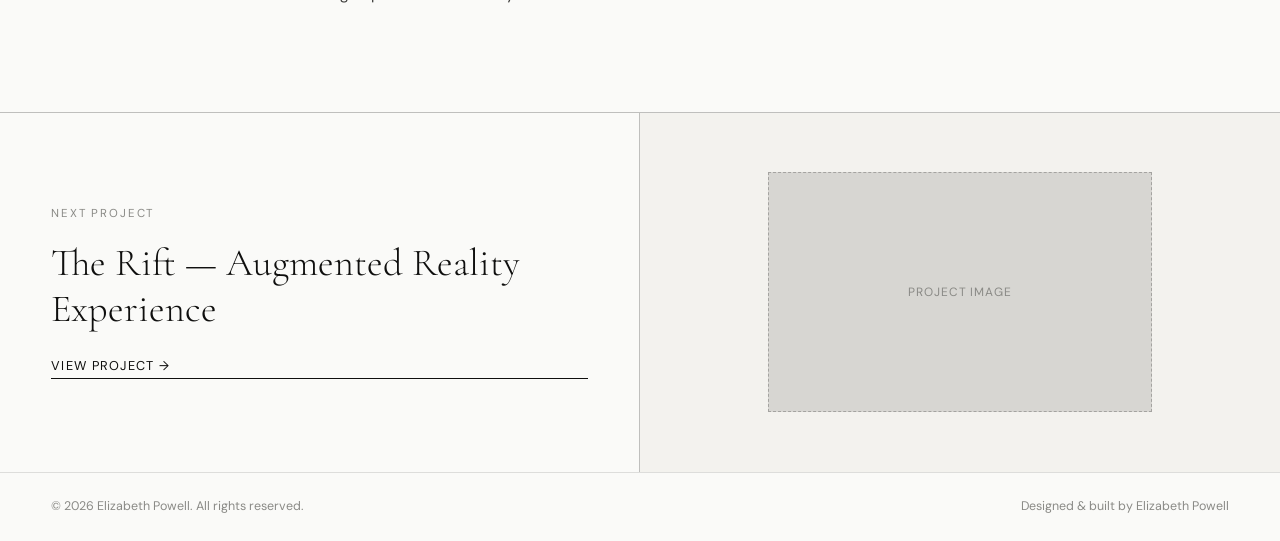
==== commit 35fa59fb: "udpate" ====
--- a/case-study-documentary.html
+++ b/case-study-documentary.html
@@ -447,7 +447,7 @@
 <div class="cs-meta">
   <div class="cs-meta-item">
     <div class="cs-meta-label">Role</div>
-    <div class="cs-meta-value">Team Lead — 6 Designers</div>
+    <div class="cs-meta-value">Team Lead — 6 Designers, 1 Animator</div>
   </div>
   <div class="cs-meta-item">
     <div class="cs-meta-label">Program</div>
@@ -484,7 +484,8 @@
   <div class="cs-section-label">Overview</div>
   <h2 class="cs-heading">Teaching history through <em>design and storytelling.</em></h2>
   <p class="cs-body">How did the ideas of a few Scottish thinkers in the 1700s shape the Declaration of Independence, the founding of the United States, and the culture of innovation that defines America today? That was the question at the heart of this project — and we had to answer it in a way that 6th graders would actually care about.</p>
-  <p class="cs-body">I led a team of 5 other designers through nearly a year of research and pre-production, then traveled to the U.K. for 10 days to film, edit, and publish a 3-episode documentary series on location. But the documentary was just one piece — we shipped an entire multi-platform learning experience.</p>
+  <p class="cs-body">I led a team of 6 designers and an animator through nearly a year of research and pre-production, then traveled to the U.K. for 10 days to film, edit, and publish a 3-episode documentary series on location. But the documentary was just one piece — we shipped an entire multi-platform learning experience.</p>
+  <p class="cs-body">Taking care of my team was a priority from the start. I wrote a grant and secured funding through UVU's entrepreneurship program to pay every designer and our animator for their work during pre-production — months of research, scripting, and design leading up to the trip.</p>
 </div>
 
 <!-- FULL BLEED IMAGE -->
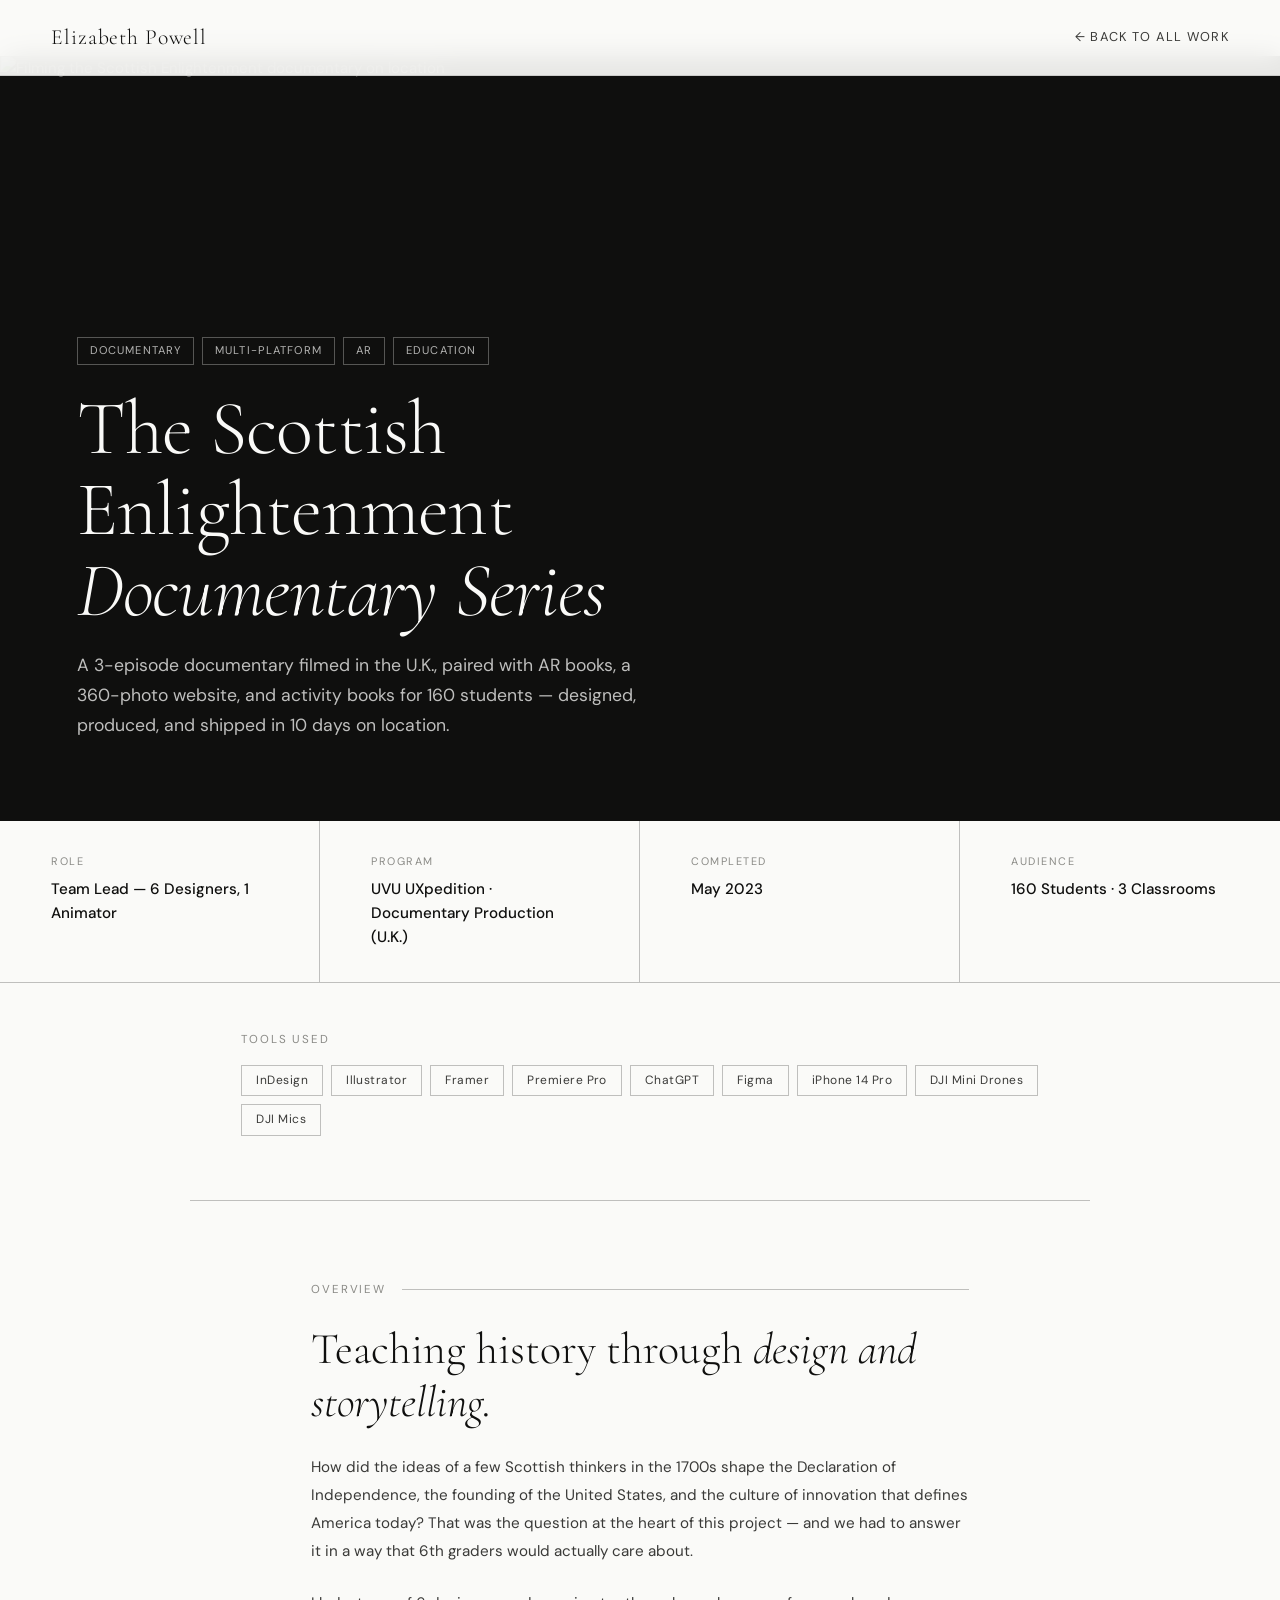
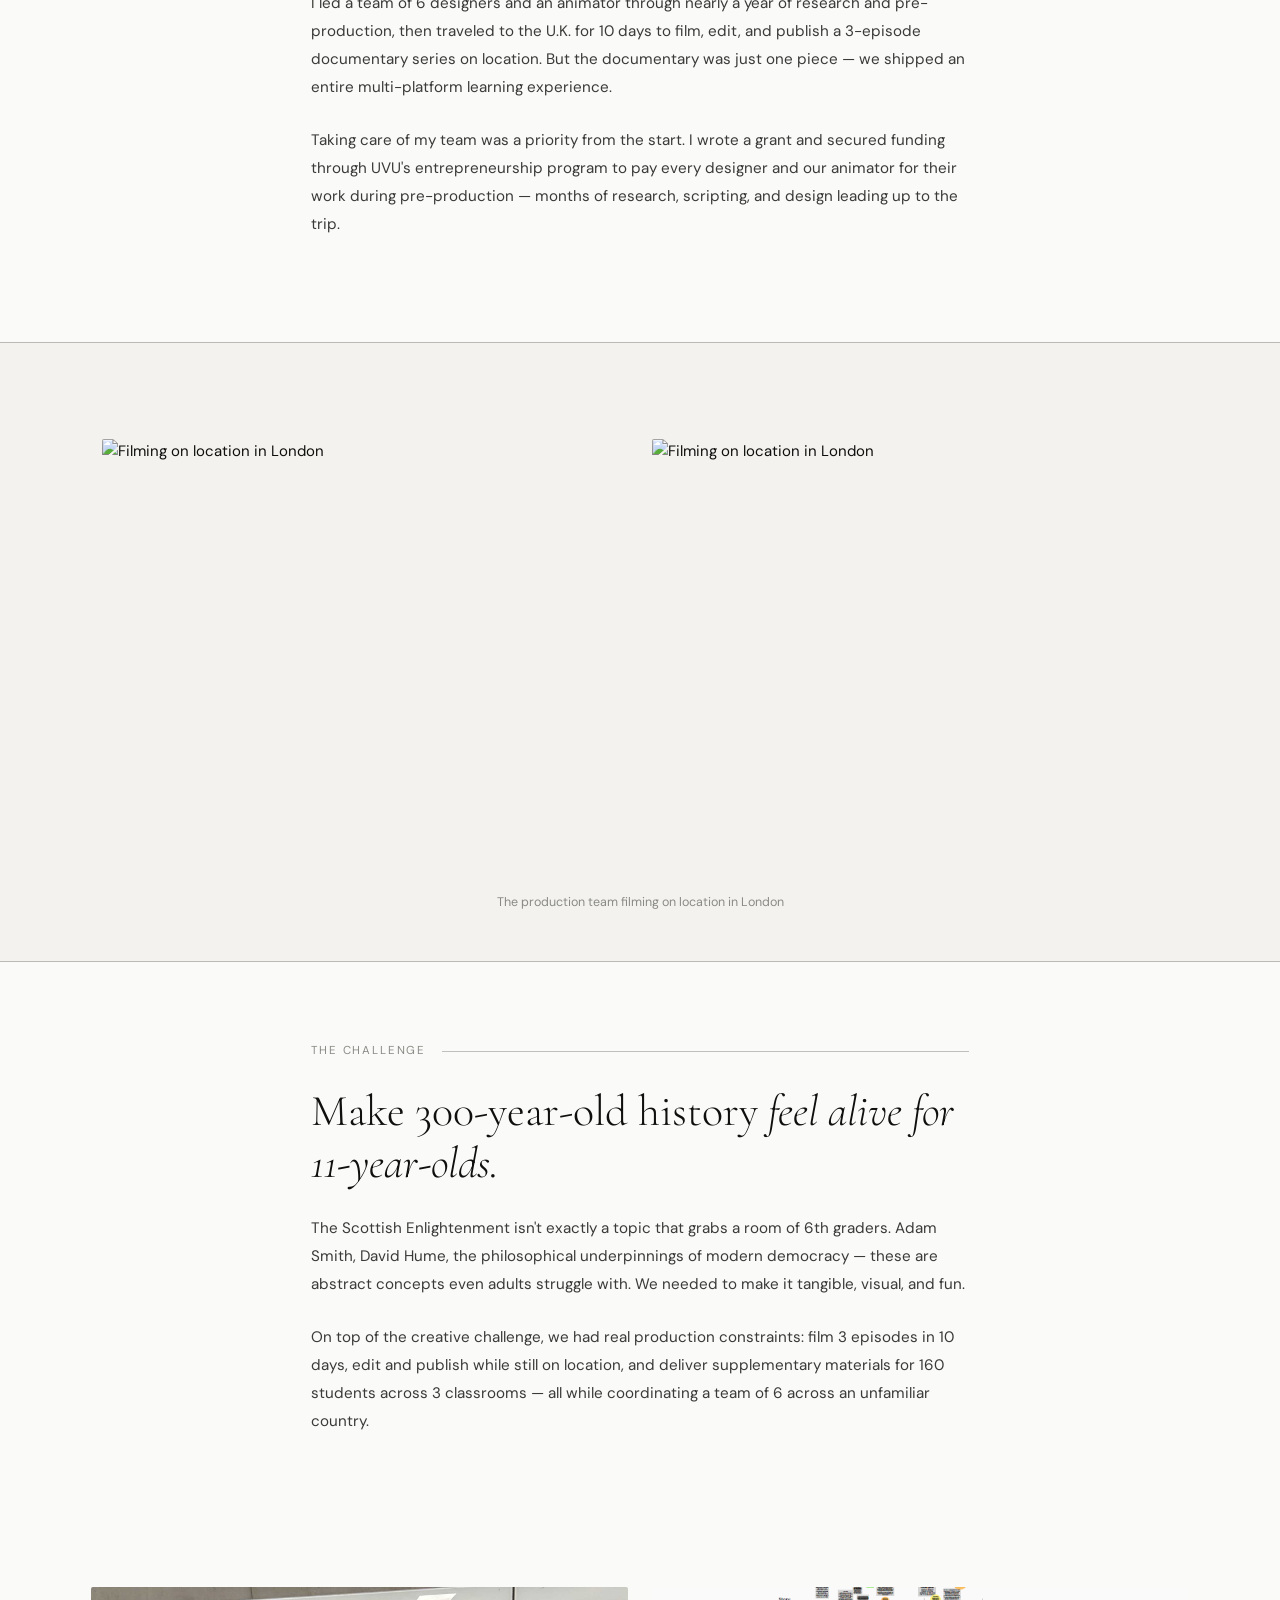
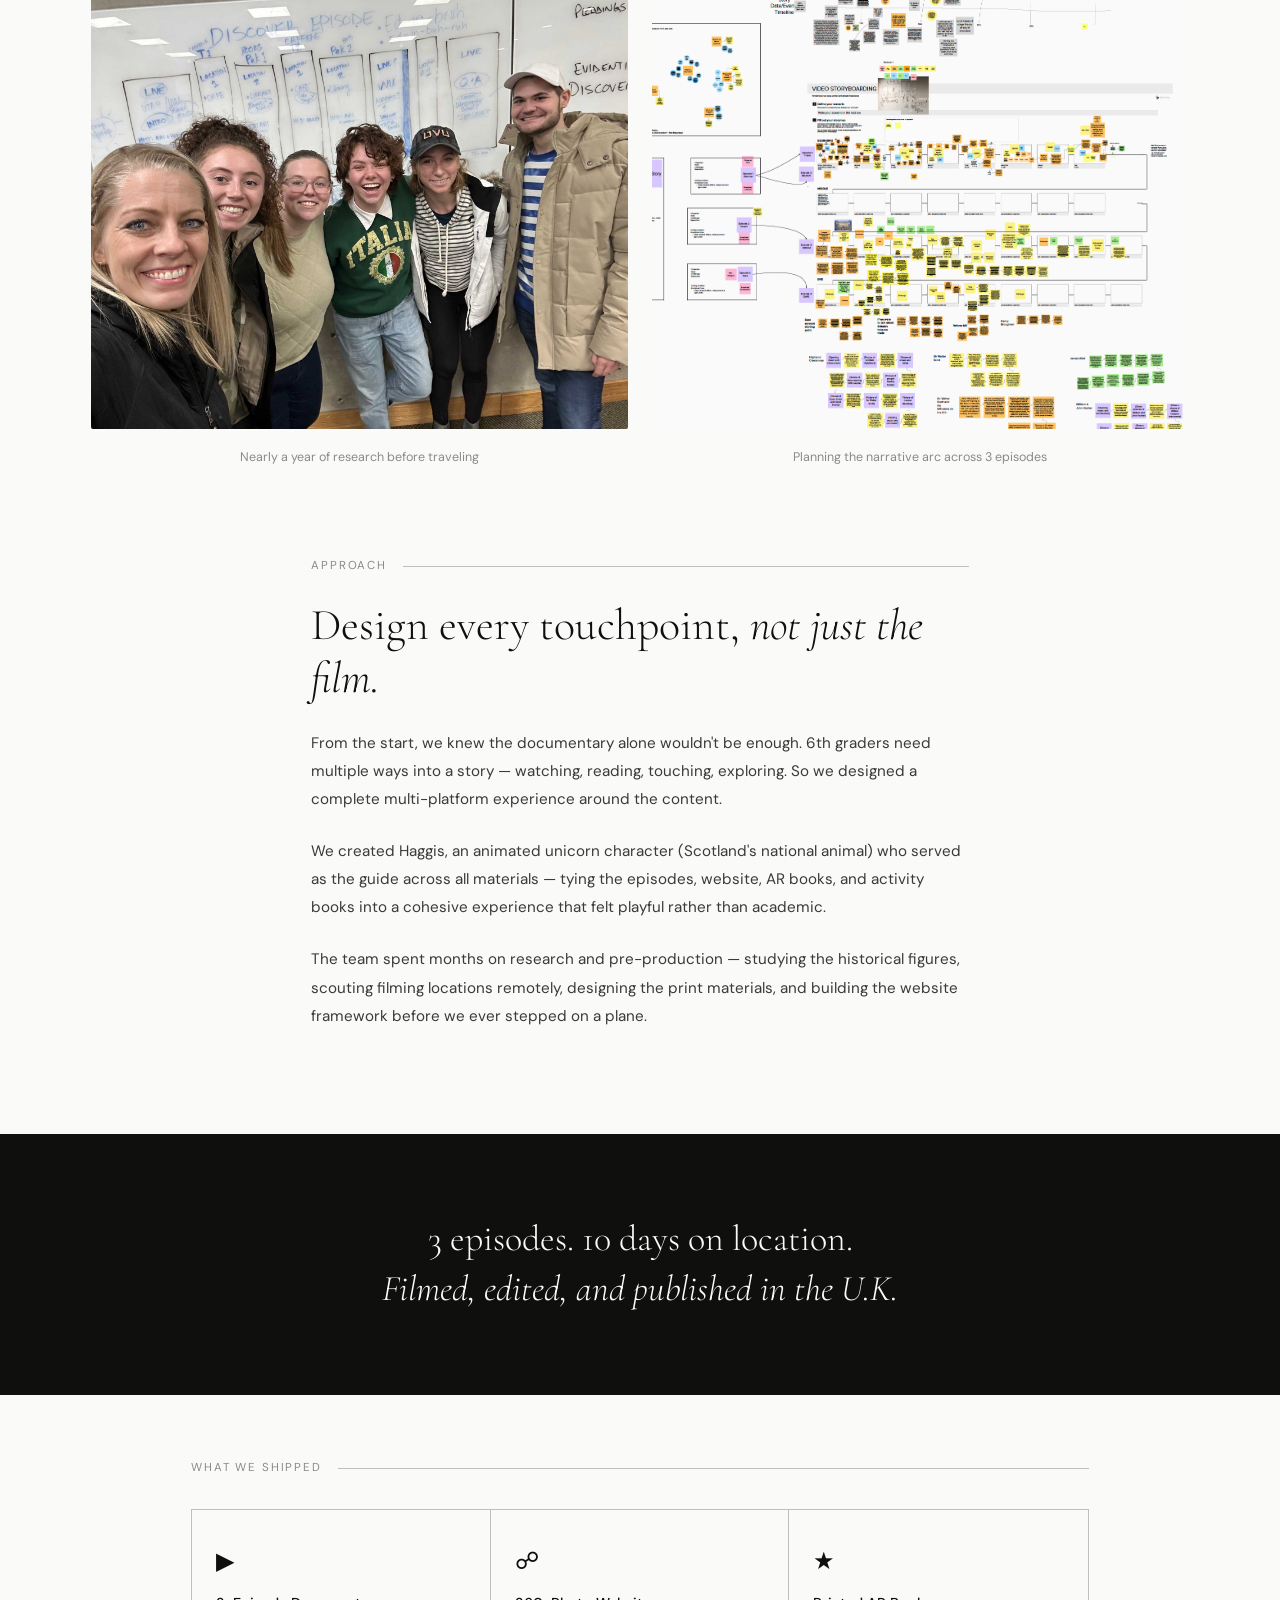
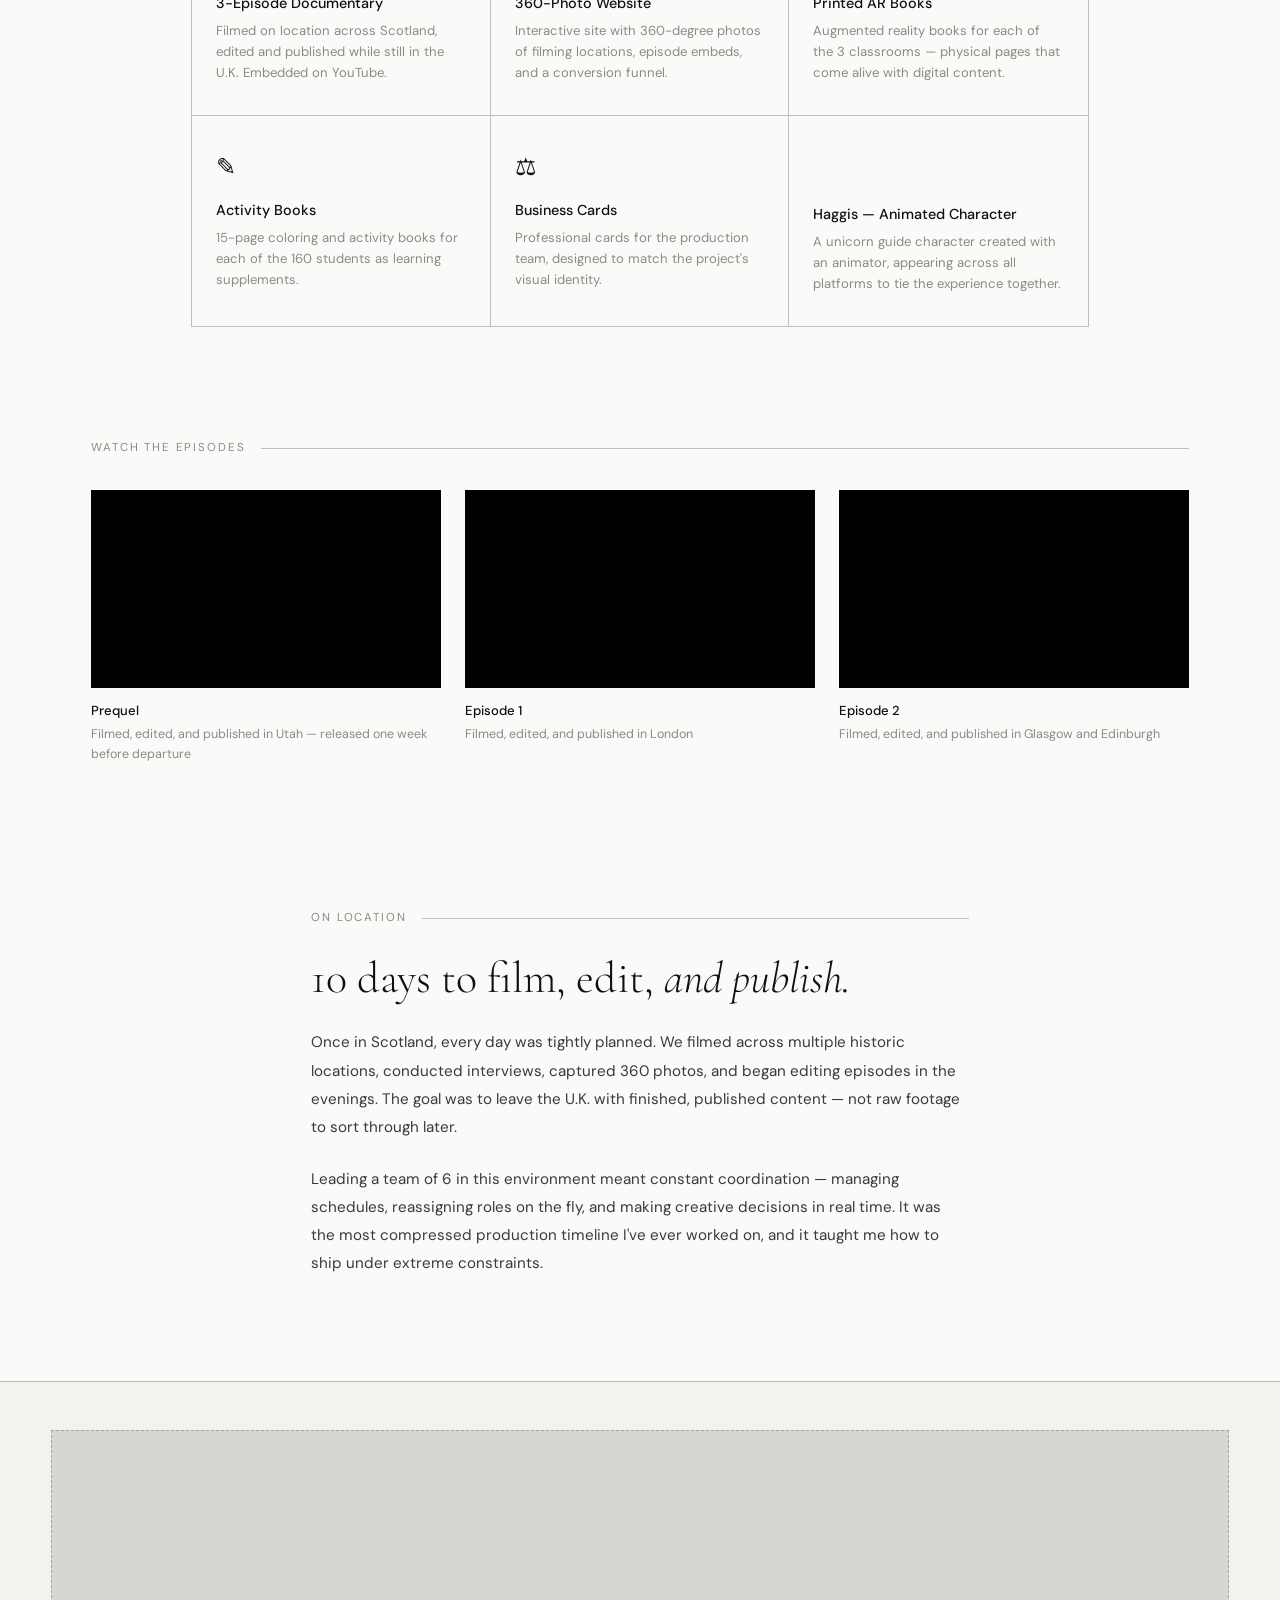
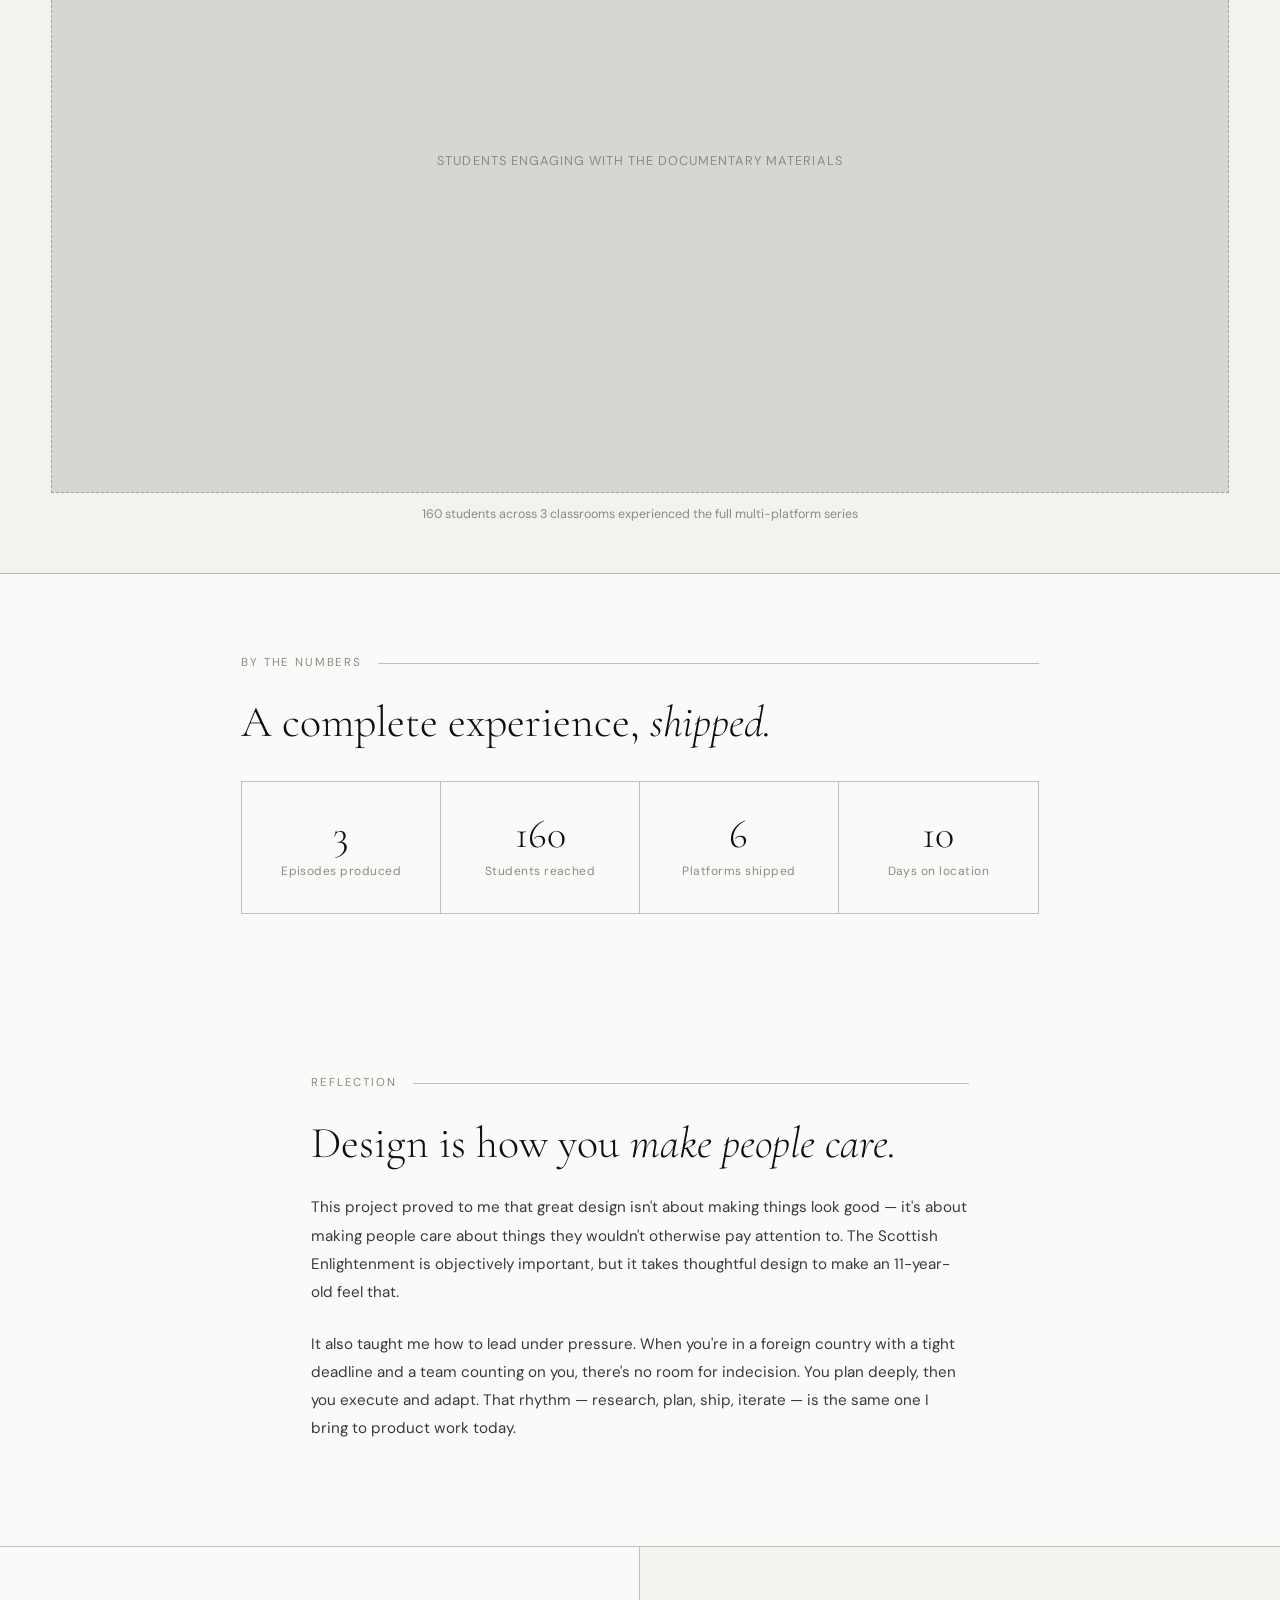
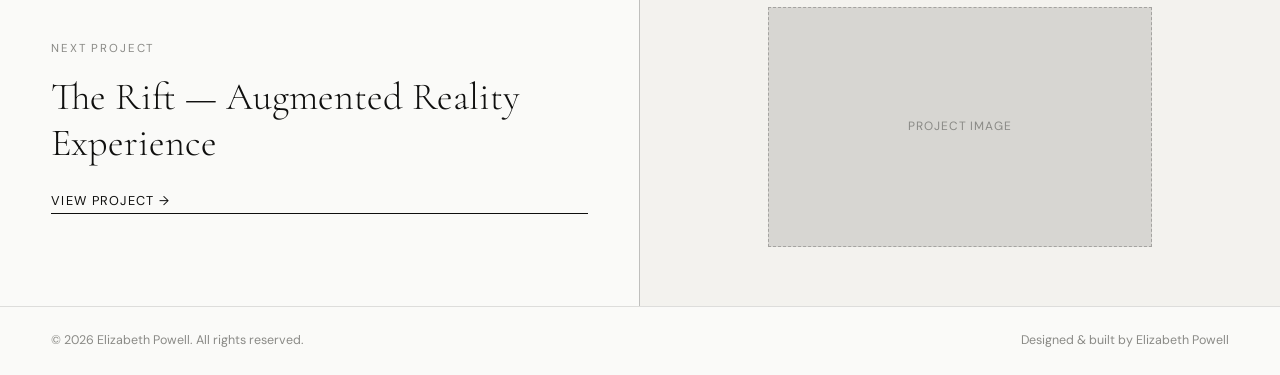
==== commit 26d92407: "push" ====
--- a/case-study-documentary.html
+++ b/case-study-documentary.html
@@ -176,6 +176,7 @@
     display: grid; grid-template-columns: 1fr 1fr; gap: 1.5rem;
   }
   .cs-image-pair .cs-image-placeholder { aspect-ratio: 4/3; }
+  .cs-image-pair img { width: 100%; height: 100%; object-fit: cover; aspect-ratio: 4/3; border-radius: 2px; }
 
   /* THREE-UP IMAGES */
   .cs-image-trio {
@@ -491,8 +492,11 @@
 <!-- FULL BLEED IMAGE -->
 <div class="cs-image-full">
   <div class="cs-image-full-inner">
-    <div class="cs-image-placeholder">Filming in Scotland — team on location</div>
-    <p class="cs-image-caption">The production team filming on location in Scotland</p>
+    <div class="cs-image-pair">
+      <img src="images/Documentary Project/FilmingLondon.JPG" alt="Filming on location in London">
+      <img src="images/Documentary Project/FilmingLondon2.JPG" alt="Filming on location in London">
+    </div>
+    <p class="cs-image-caption">The production team filming on location in London</p>
   </div>
 </div>
 
@@ -507,11 +511,11 @@
 <!-- IMAGE PAIR -->
 <div class="cs-image-pair">
   <div>
-    <div class="cs-image-placeholder">Pre-production research & planning</div>
+    <img src="images/Documentary Project/Scottish-Enlightenment-Team.jpg" alt="The team brainstorming episodes on a whiteboard during pre-production">
     <p class="cs-image-caption">Nearly a year of research before traveling</p>
   </div>
   <div>
-    <div class="cs-image-placeholder">Storyboards or shot lists</div>
+    <img src="images/Documentary Project/Screenshot-Planning.png" alt="Script and episode planning document">
     <p class="cs-image-caption">Planning the narrative arc across 3 episodes</p>
   </div>
 </div>
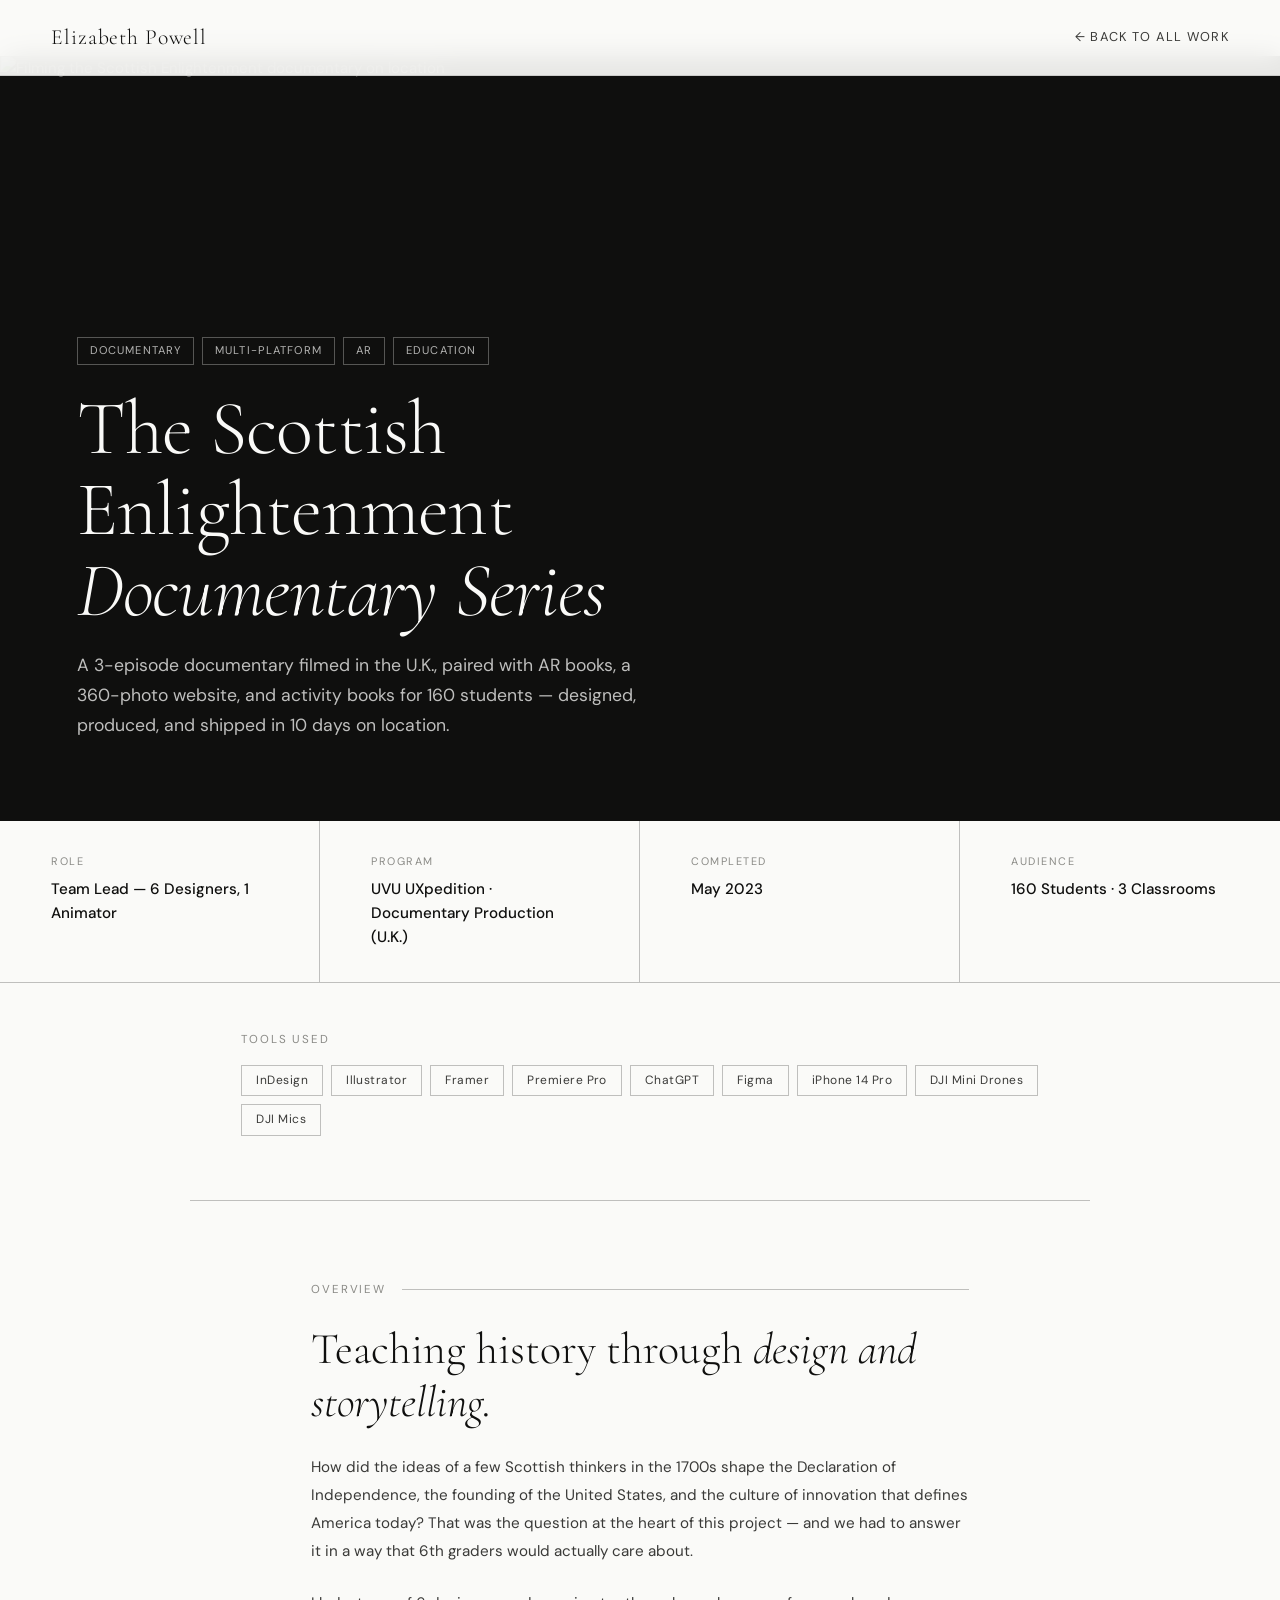
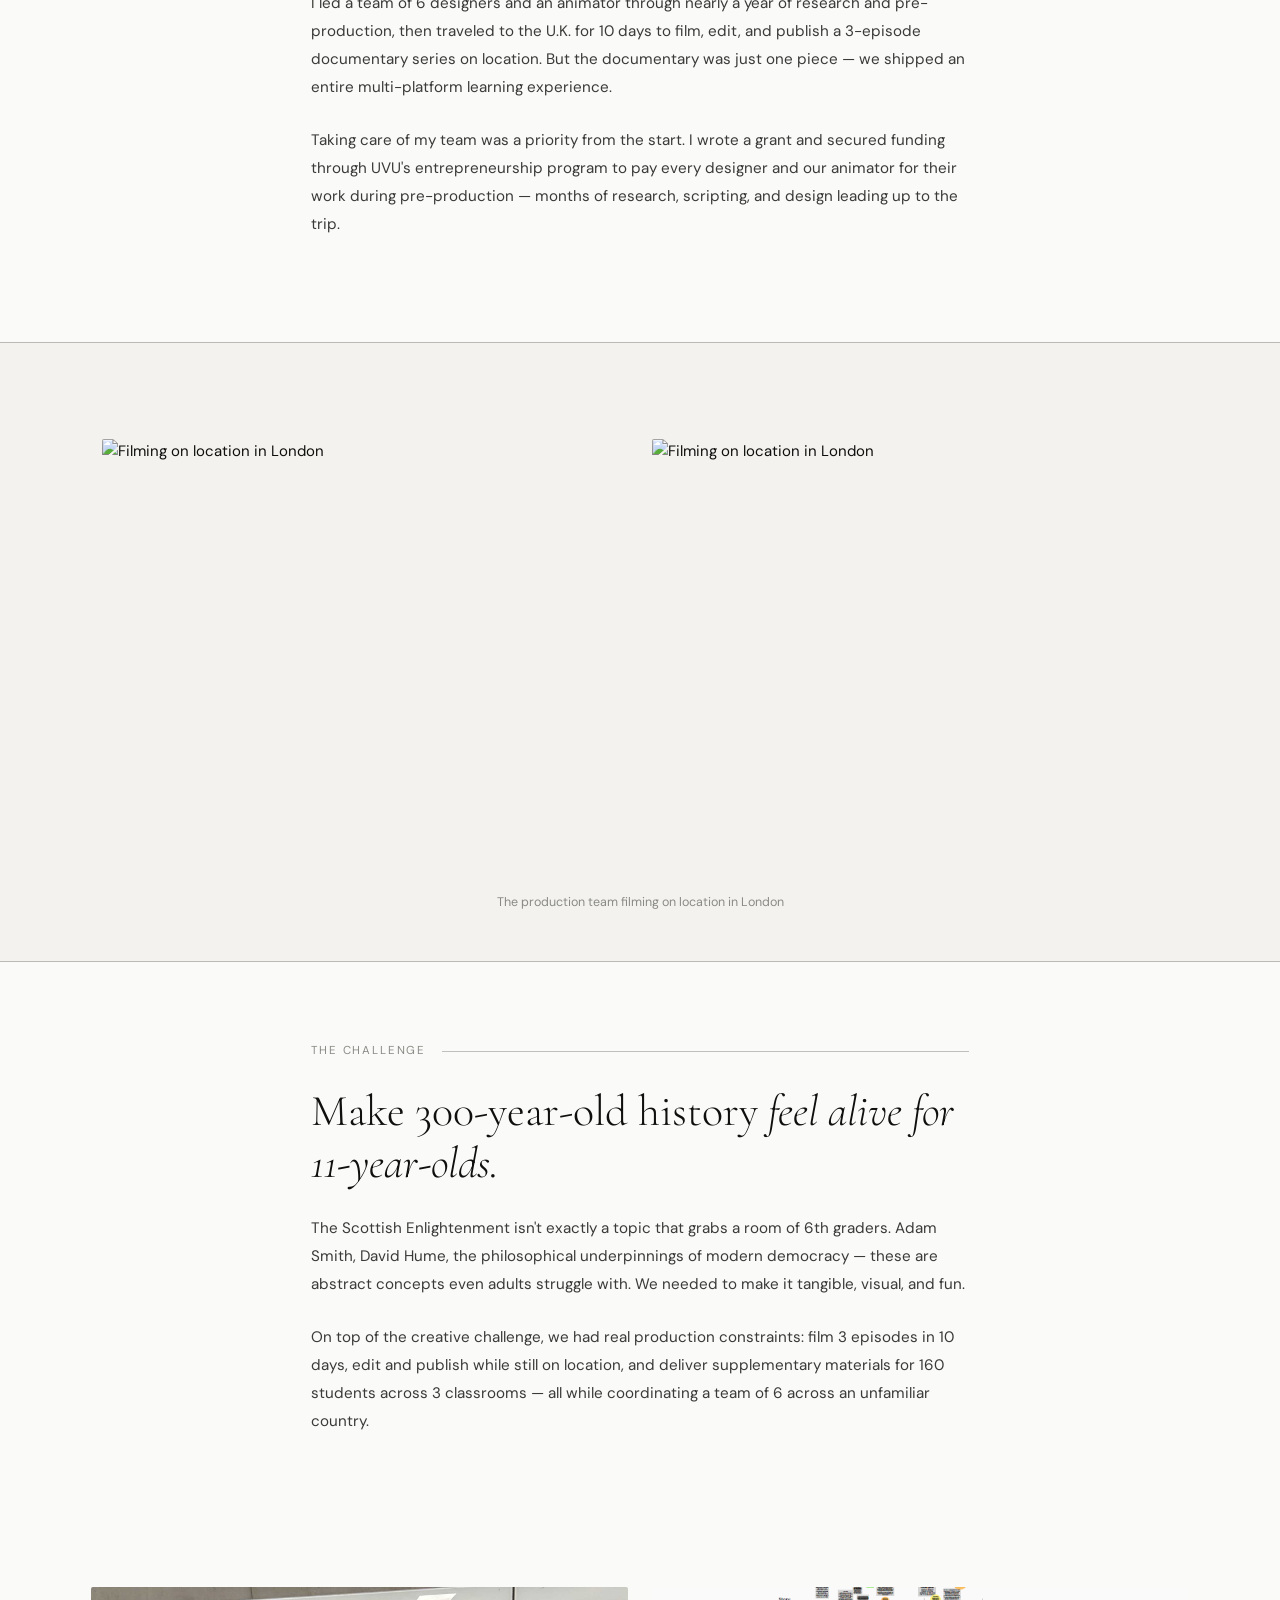
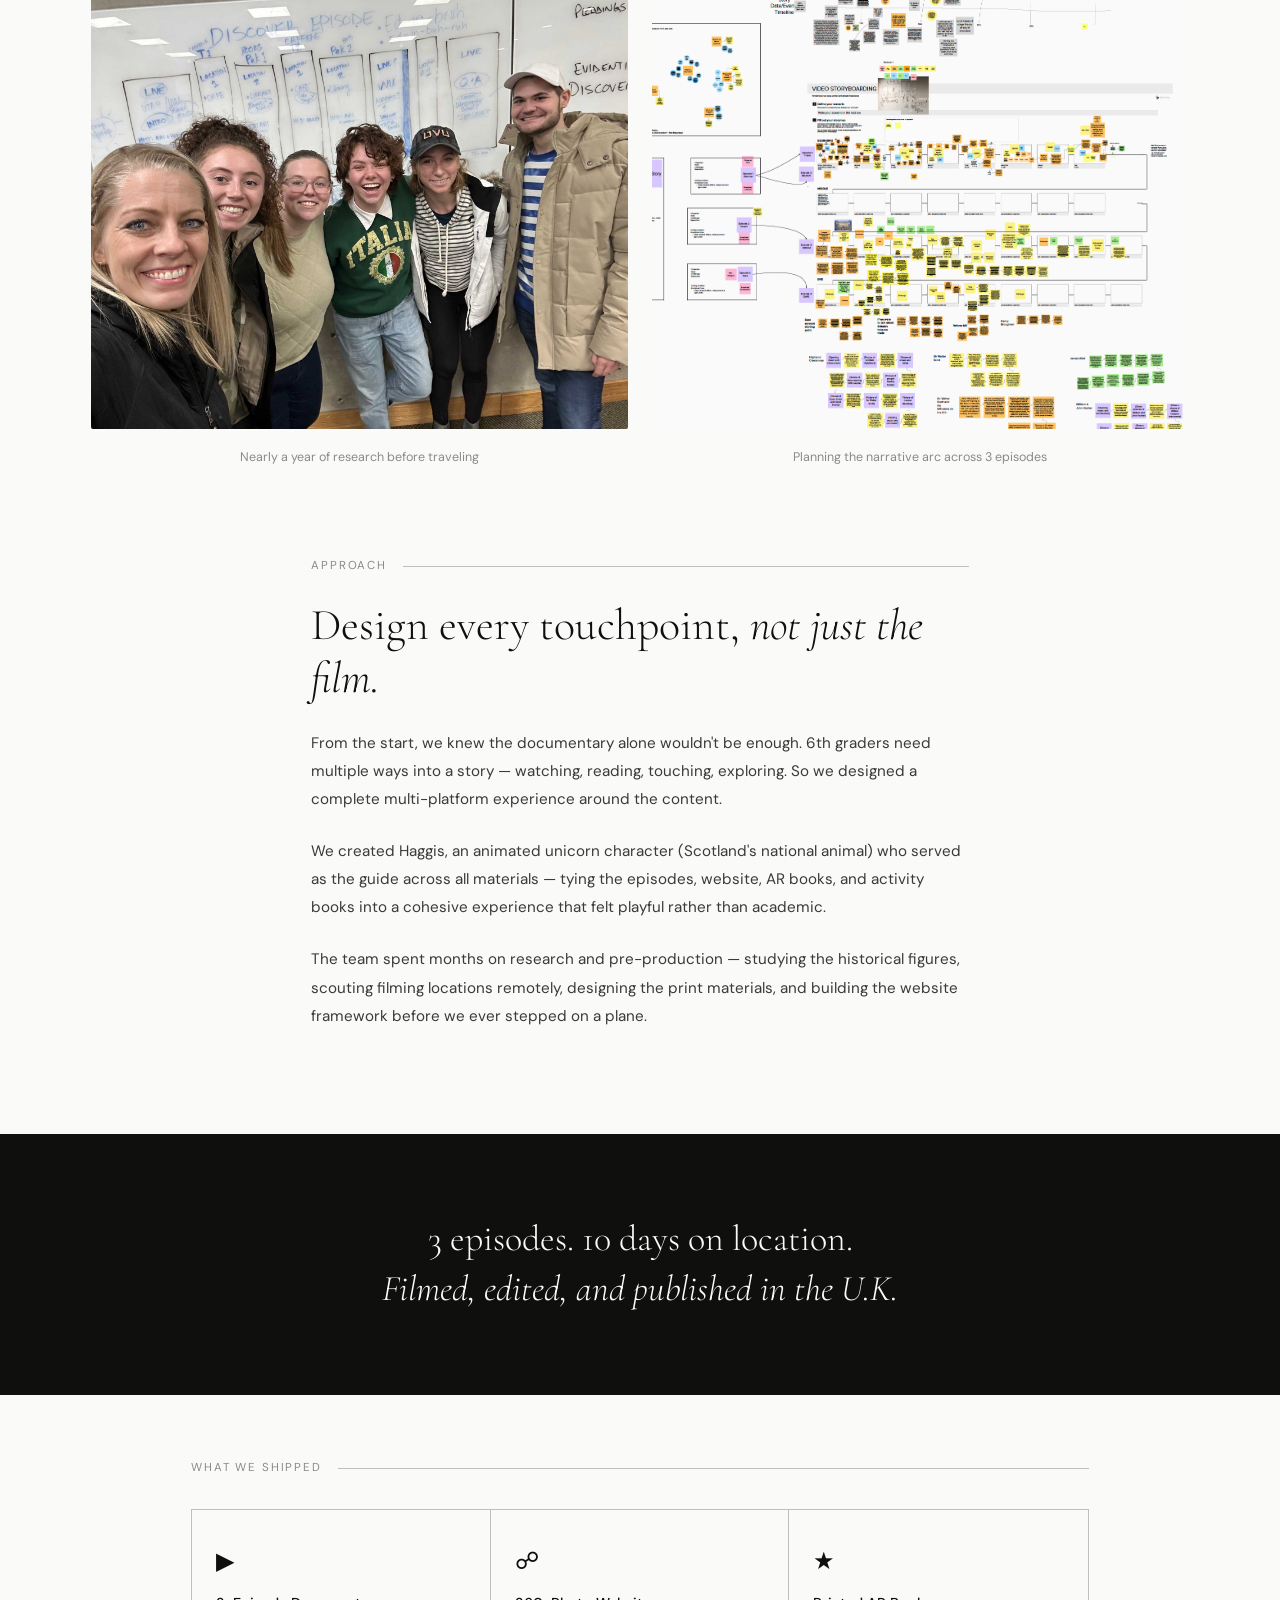
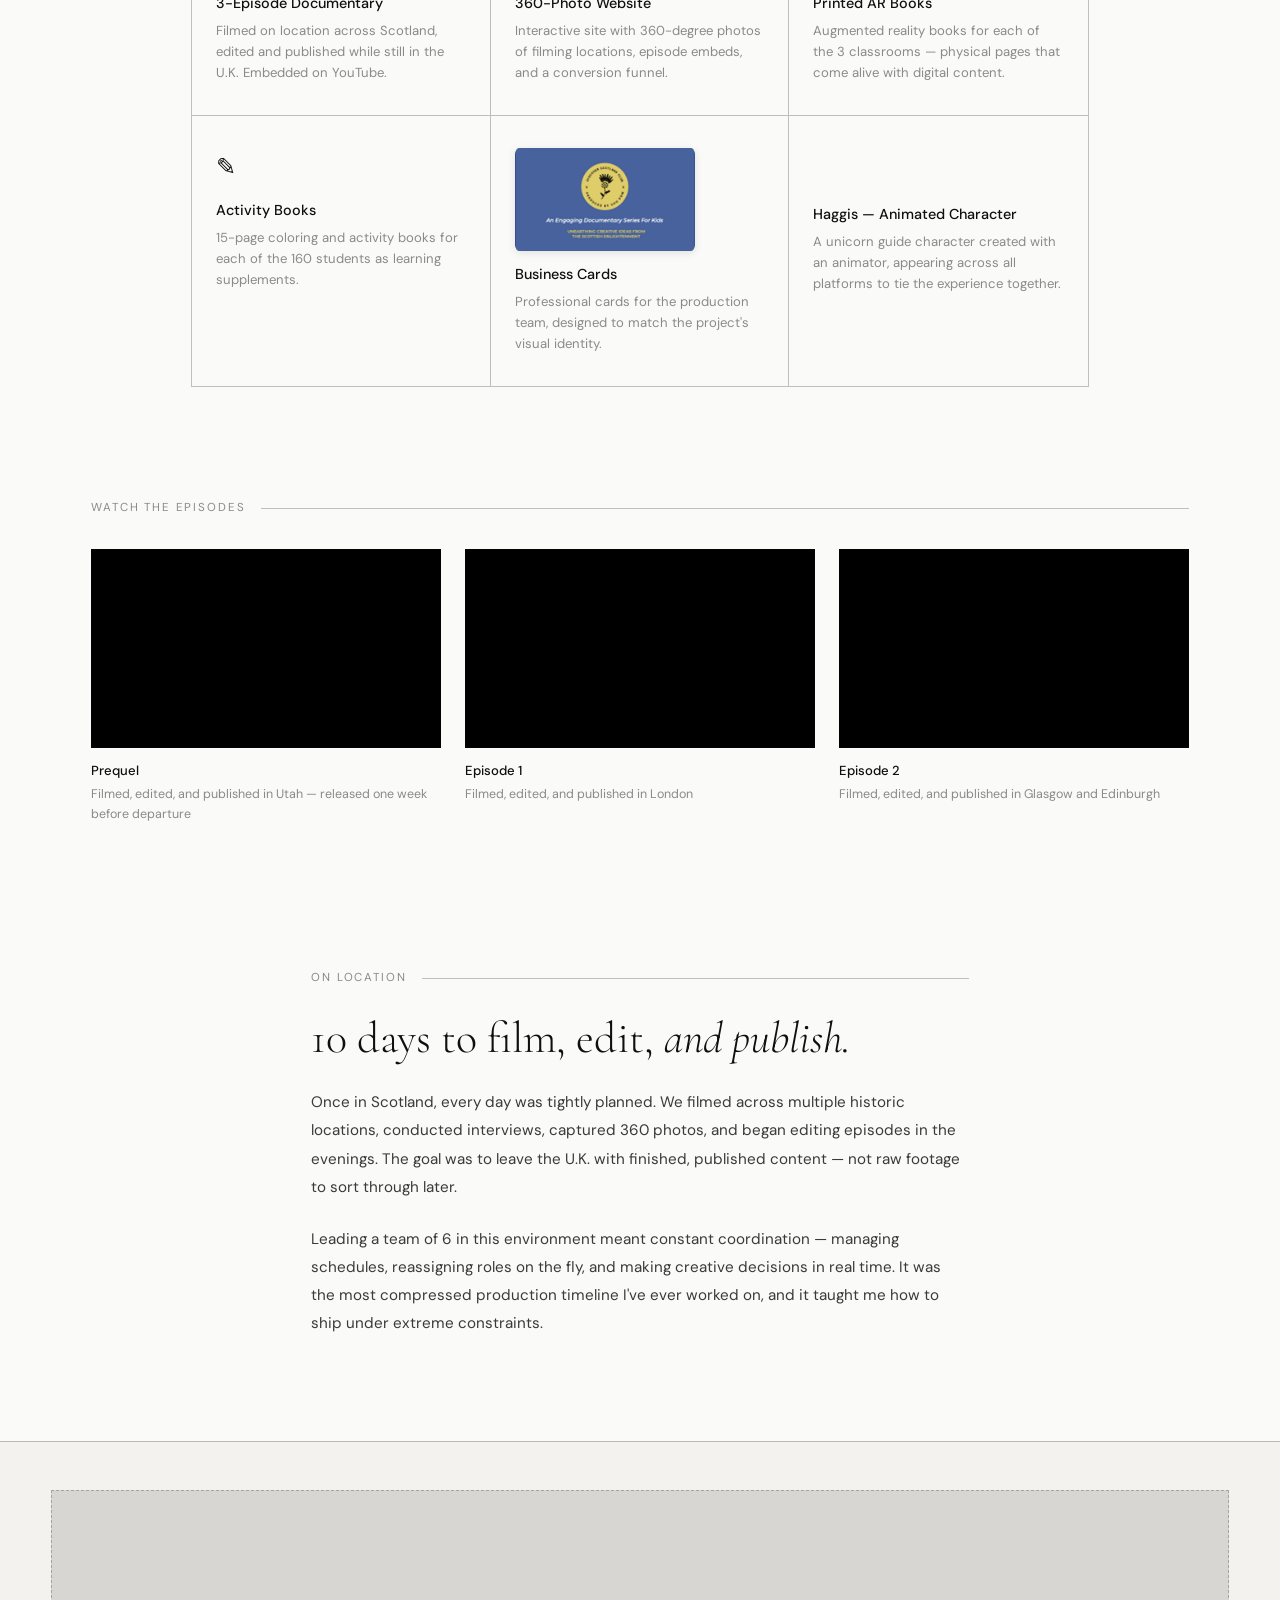
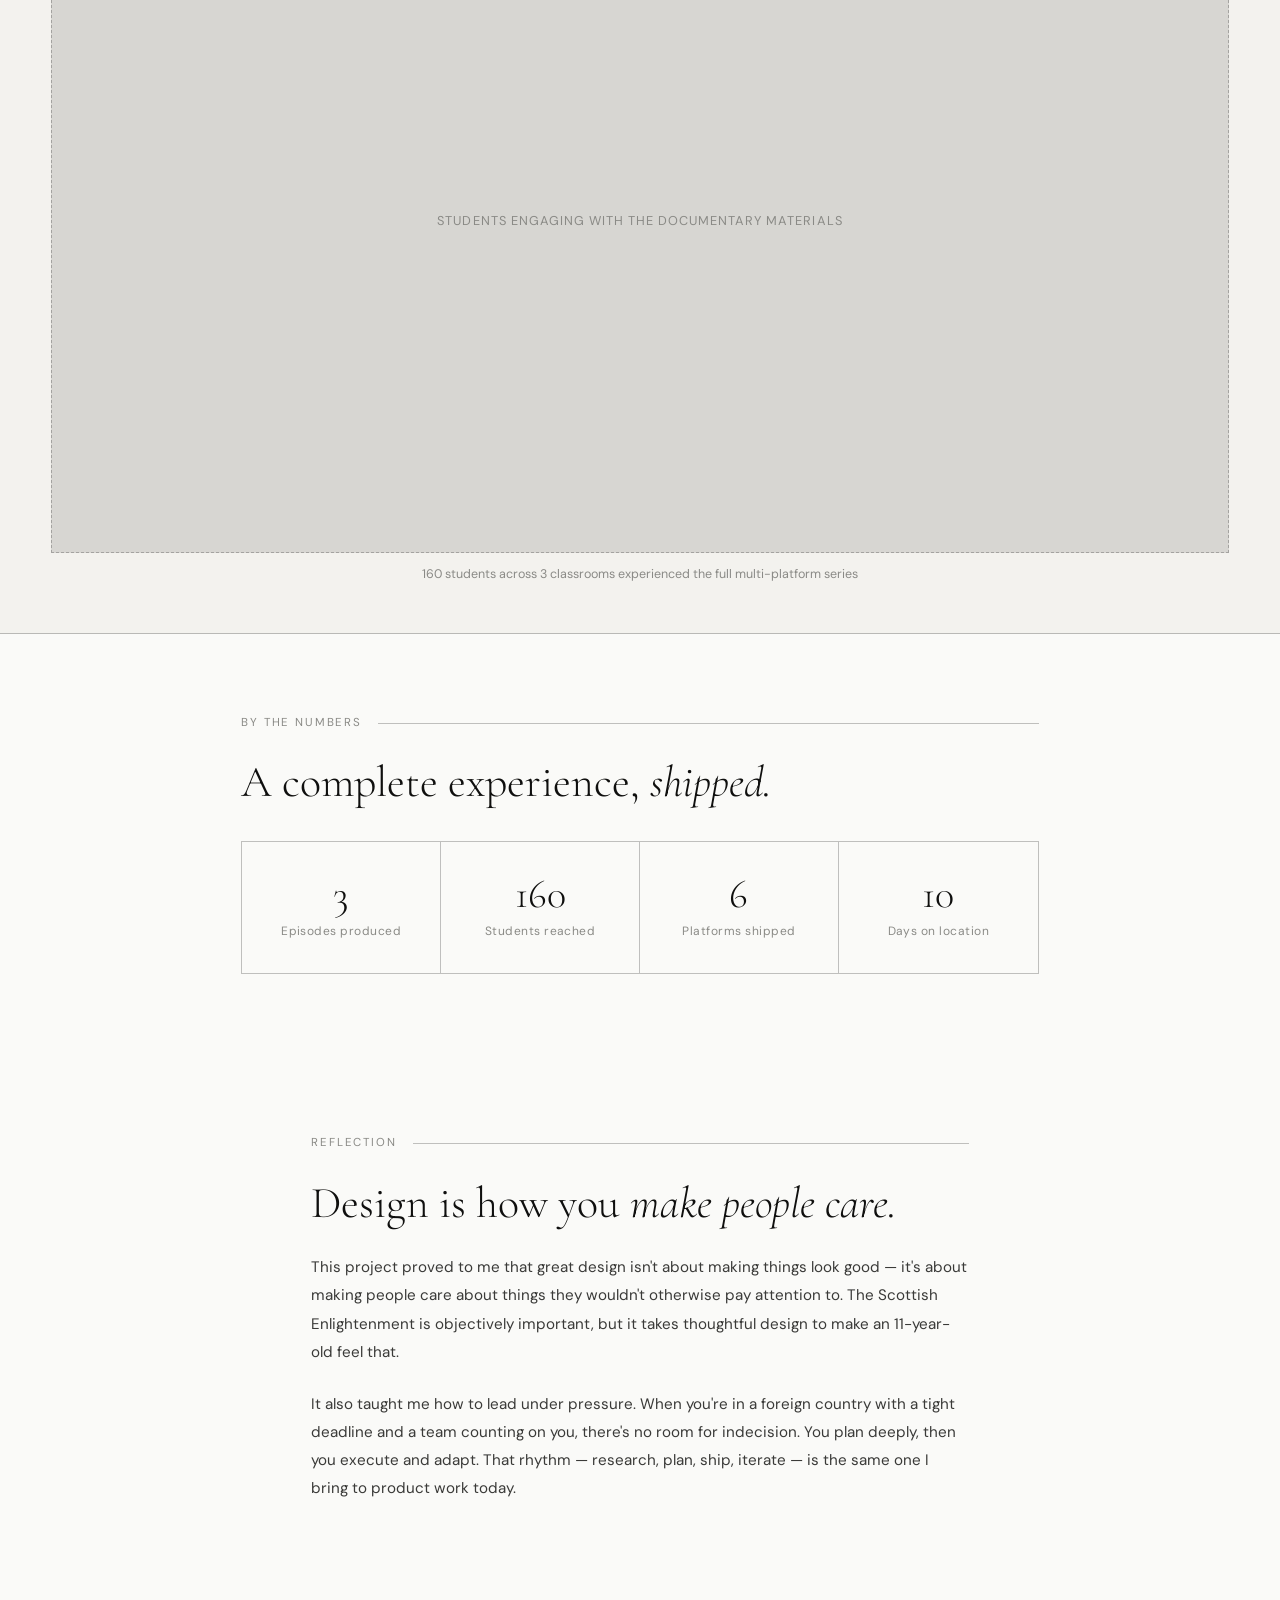
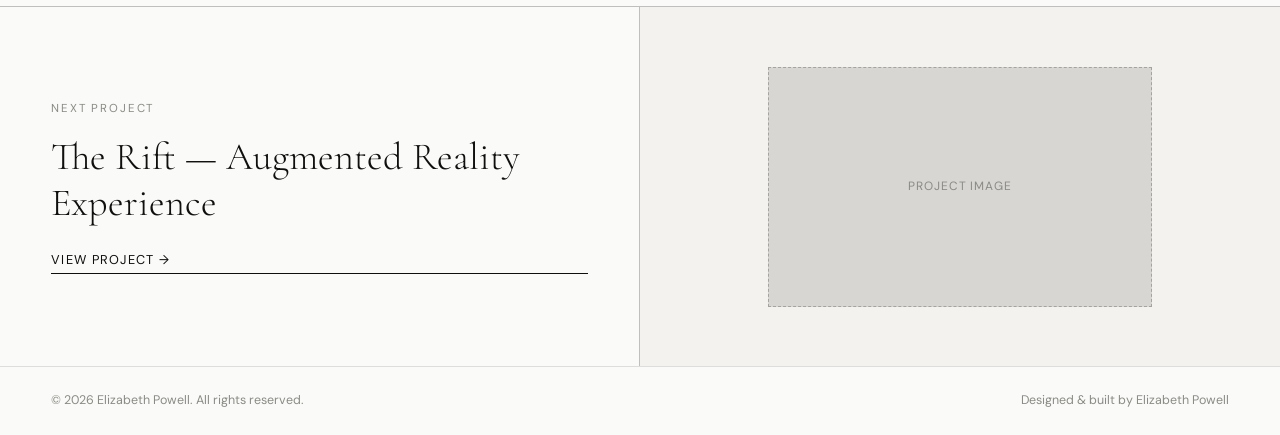
==== commit 09d1ca50: "animation" ====
--- a/case-study-documentary.html
+++ b/case-study-documentary.html
@@ -253,6 +253,30 @@
   }
   .cs-deliverable:hover .cs-deliverable-icon {
     transform: scale(1.3) rotate(-5deg);
+  }
+  .bcard-flip {
+    width: 100%; max-width: 180px; aspect-ratio: 3.5/2;
+    perspective: 600px; margin-bottom: 0.75rem;
+  }
+  .bcard-flip-inner {
+    width: 100%; height: 100%;
+    position: relative;
+    transition: transform 0.6s ease;
+    transform-style: preserve-3d;
+  }
+  .cs-deliverable:hover .bcard-flip-inner {
+    transform: rotateY(180deg);
+  }
+  .bcard-flip-inner img {
+    position: absolute; inset: 0;
+    width: 100%; height: 100%;
+    object-fit: cover;
+    backface-visibility: hidden;
+    border-radius: 4px;
+    box-shadow: 0 2px 8px rgba(0,0,0,0.1);
+  }
+  .bcard-back {
+    transform: rotateY(180deg);
   }
   .cs-deliverable-title {
     font-weight: 500;
@@ -559,7 +583,12 @@
       <div class="cs-deliverable-desc">15-page coloring and activity books for each of the 160 students as learning supplements.</div>
     </div>
     <div class="cs-deliverable">
-      <div class="cs-deliverable-icon">&#9878;</div>
+      <div class="bcard-flip">
+        <div class="bcard-flip-inner">
+          <img src="images/Documentary Project/bCard-front.png" alt="Business card front">
+          <img class="bcard-back" src="images/Documentary Project/bCard-back.png" alt="Business card back">
+        </div>
+      </div>
       <div class="cs-deliverable-title">Business Cards</div>
       <div class="cs-deliverable-desc">Professional cards for the production team, designed to match the project's visual identity.</div>
     </div>
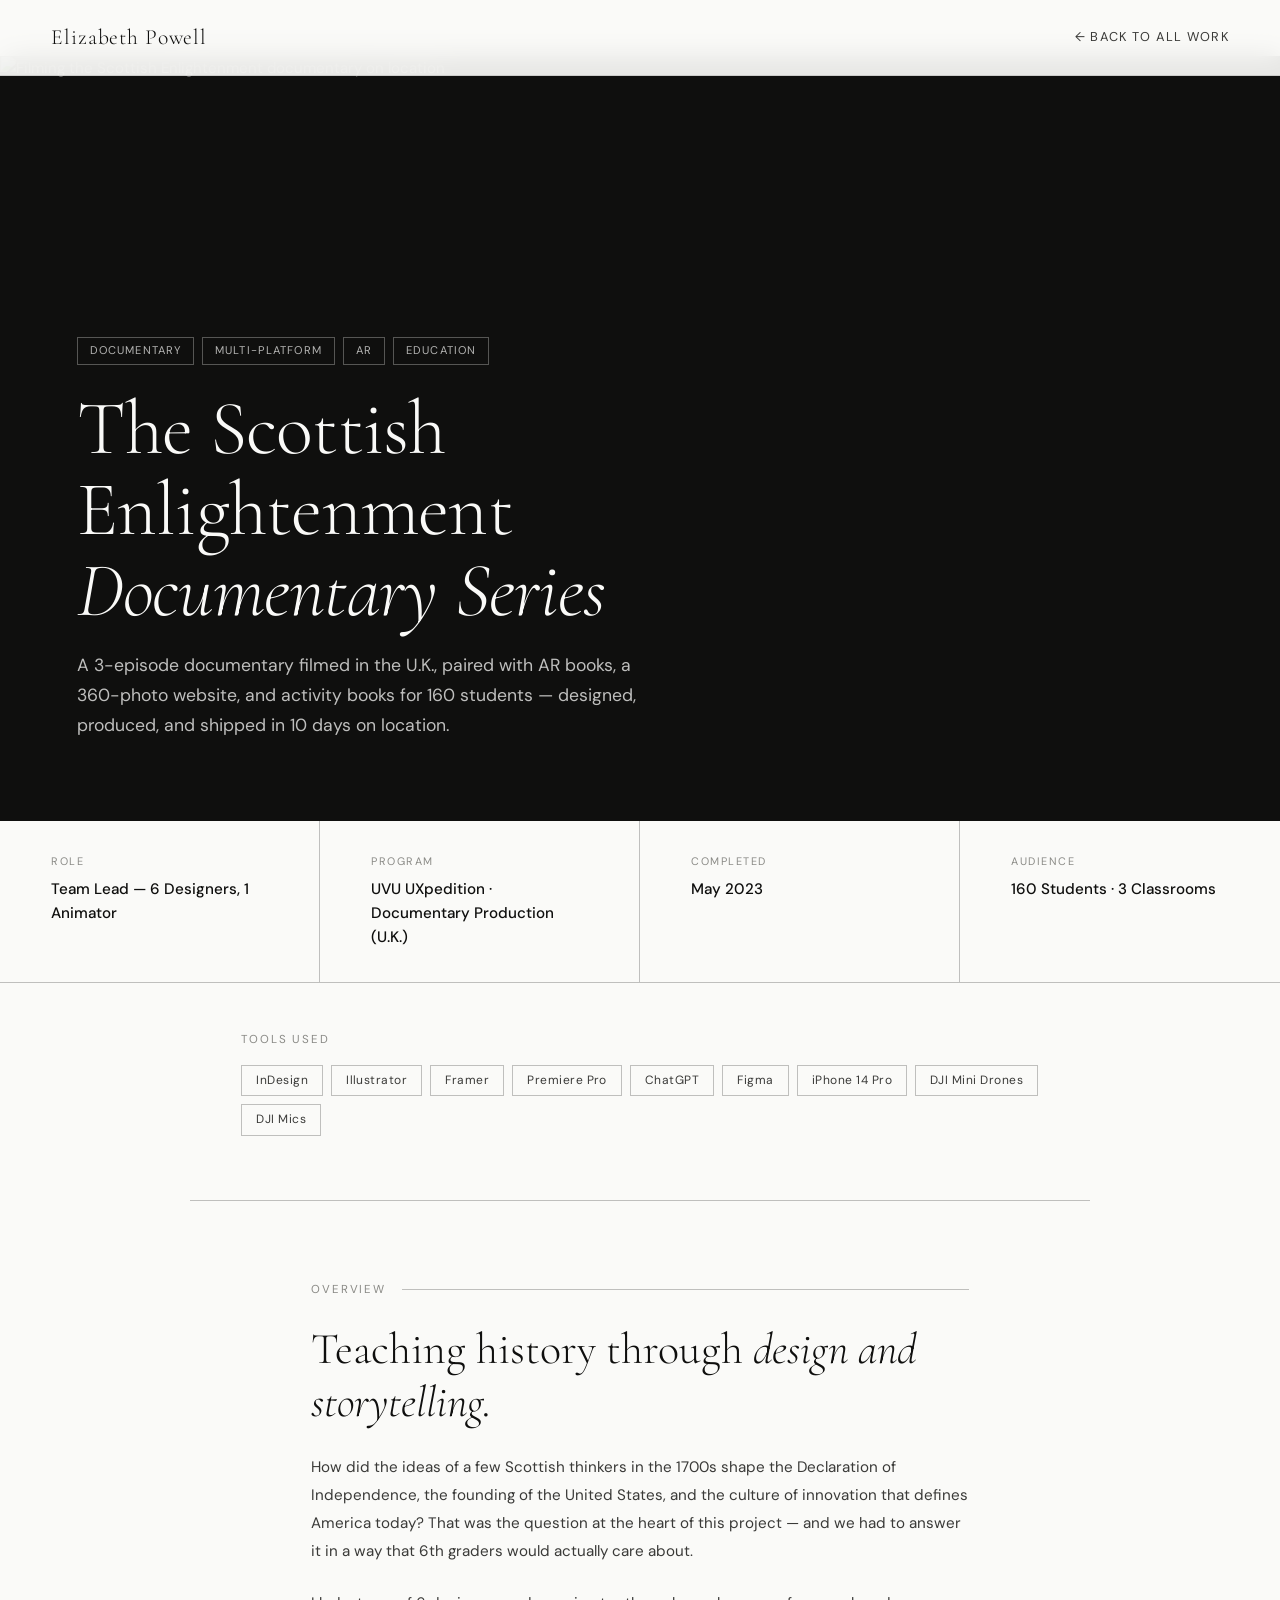
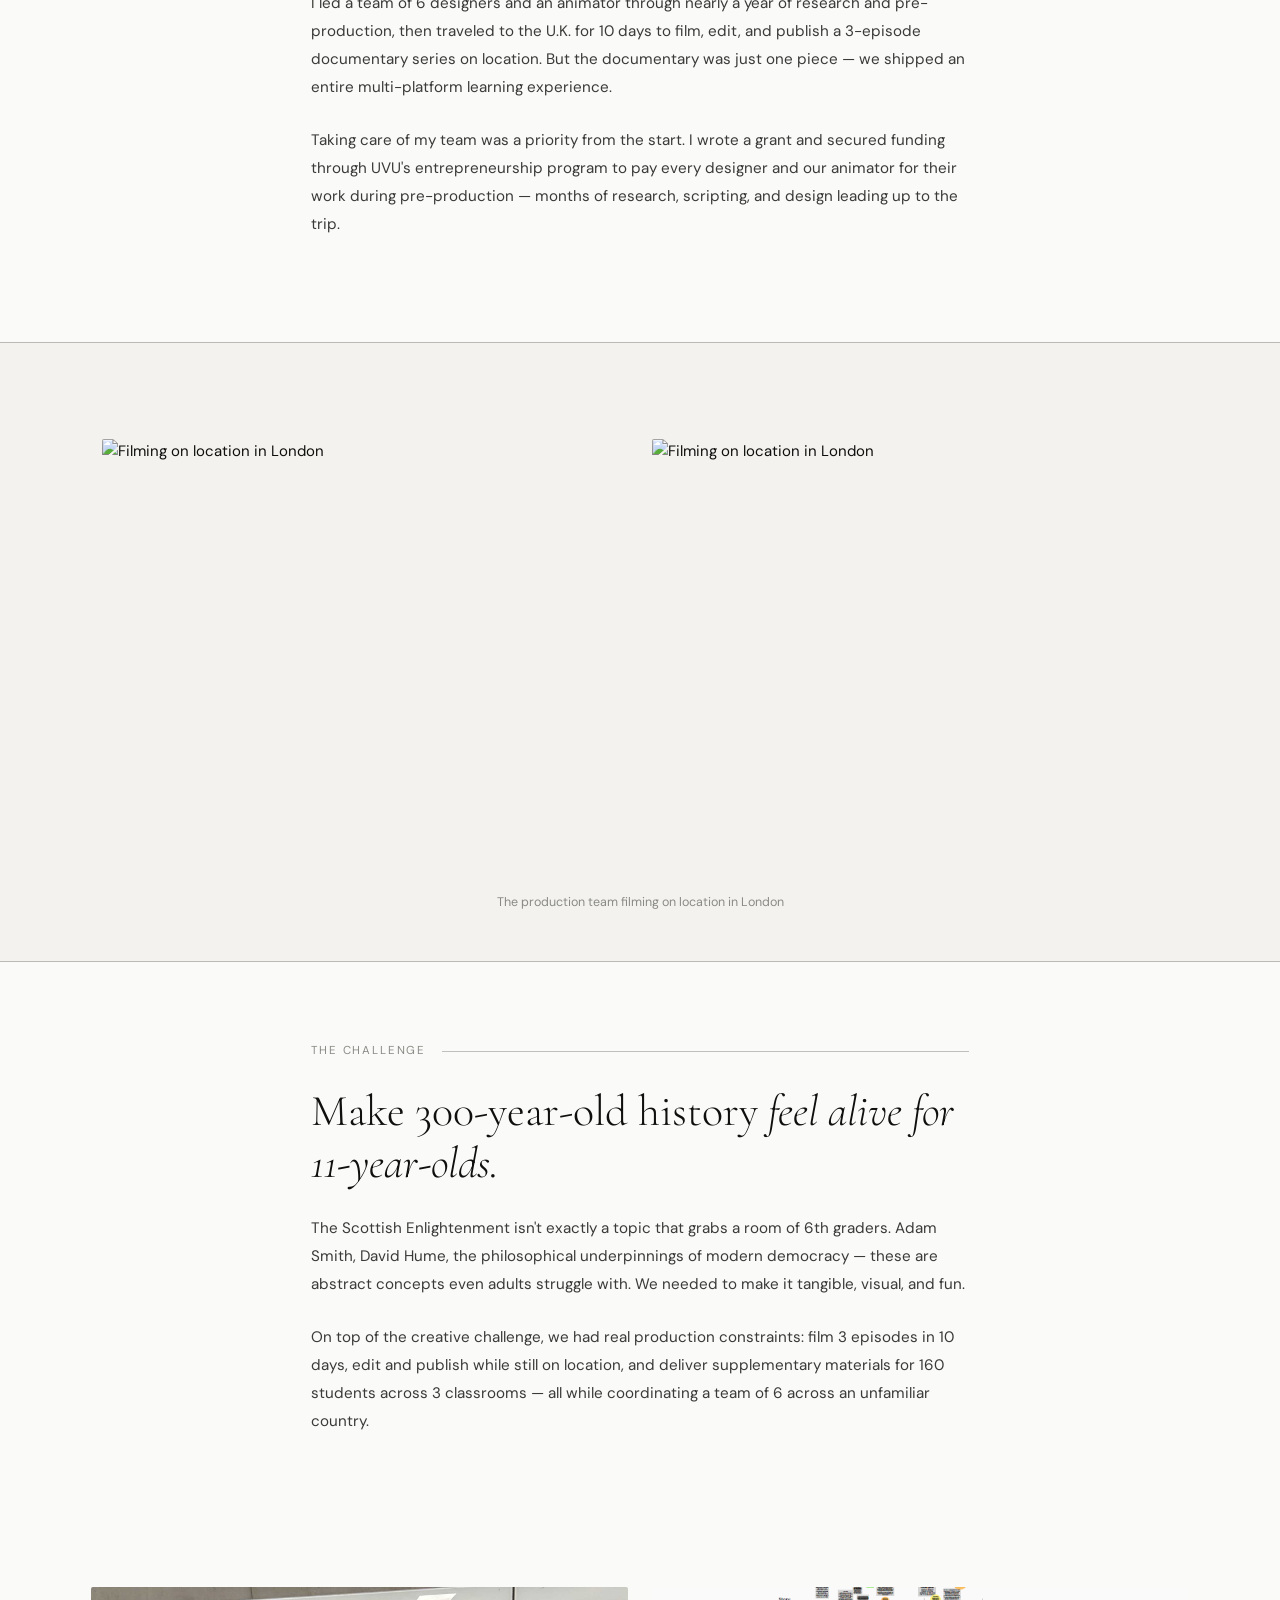
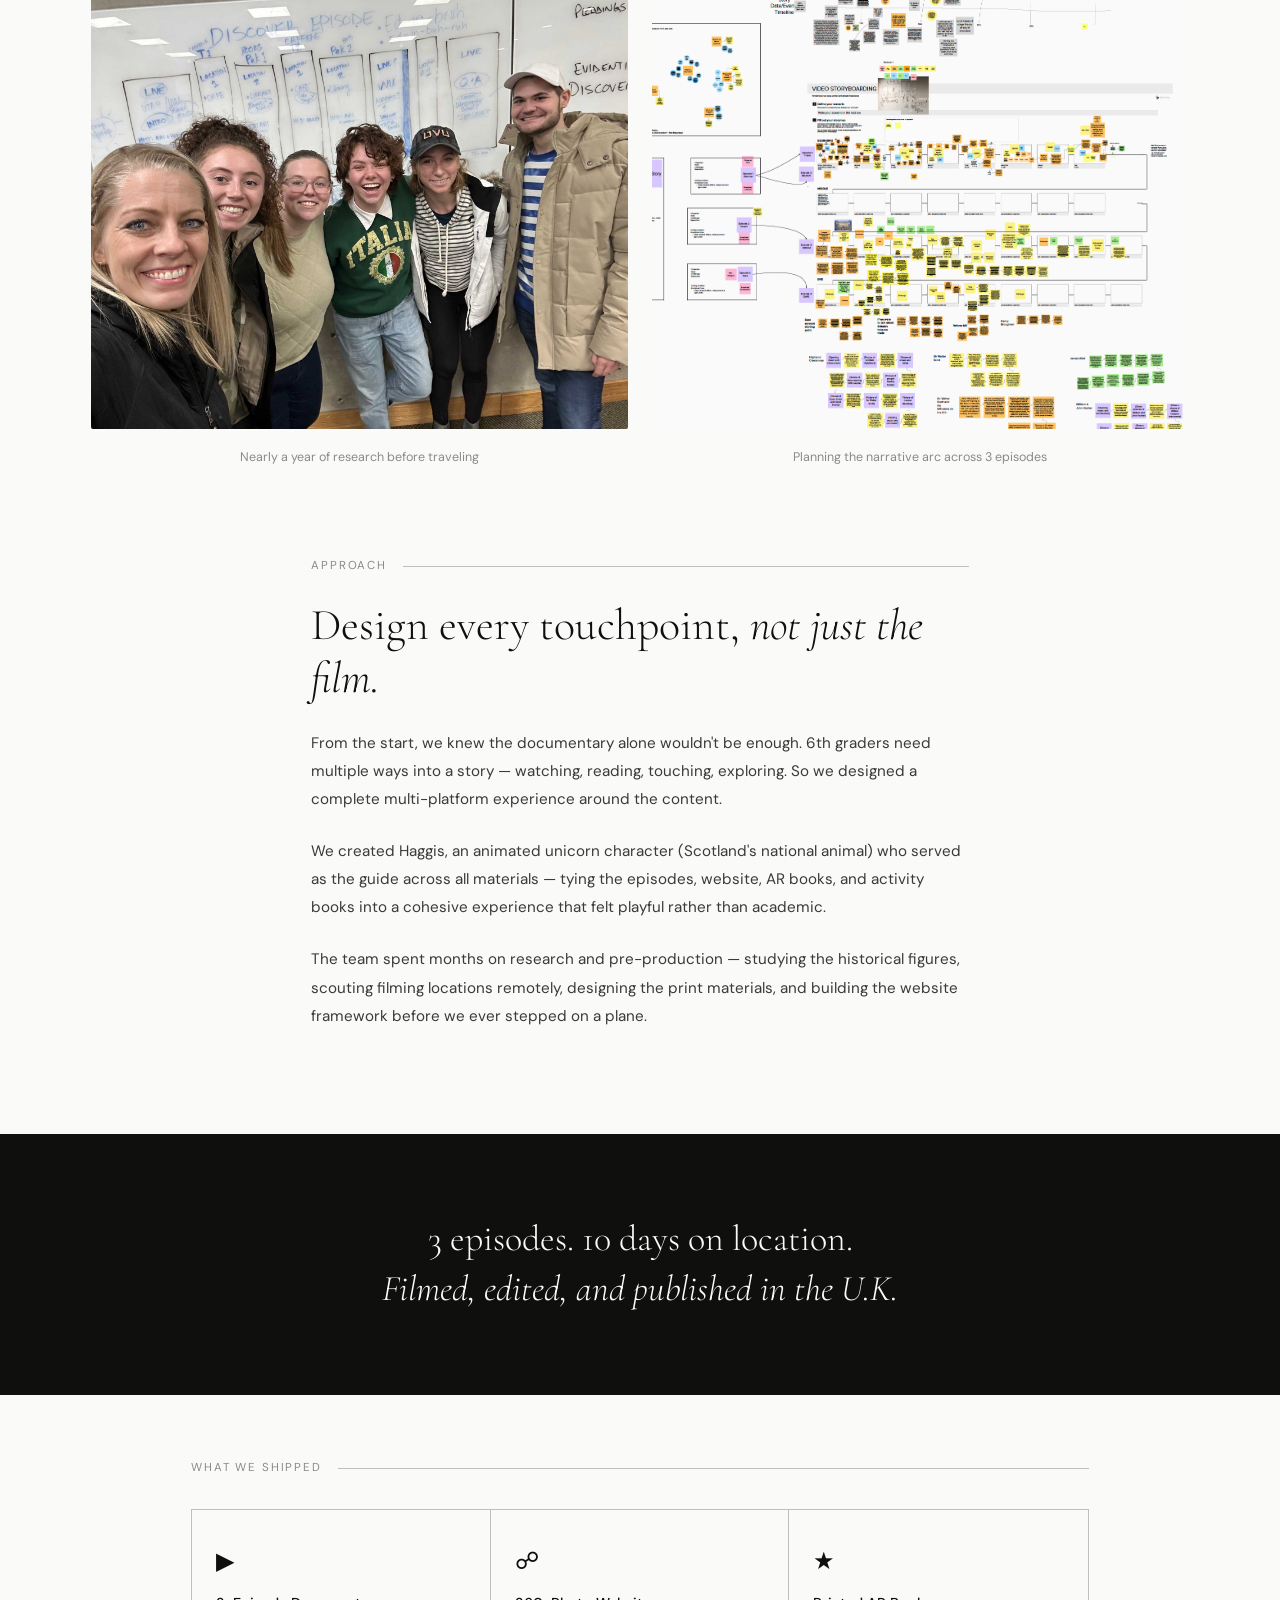
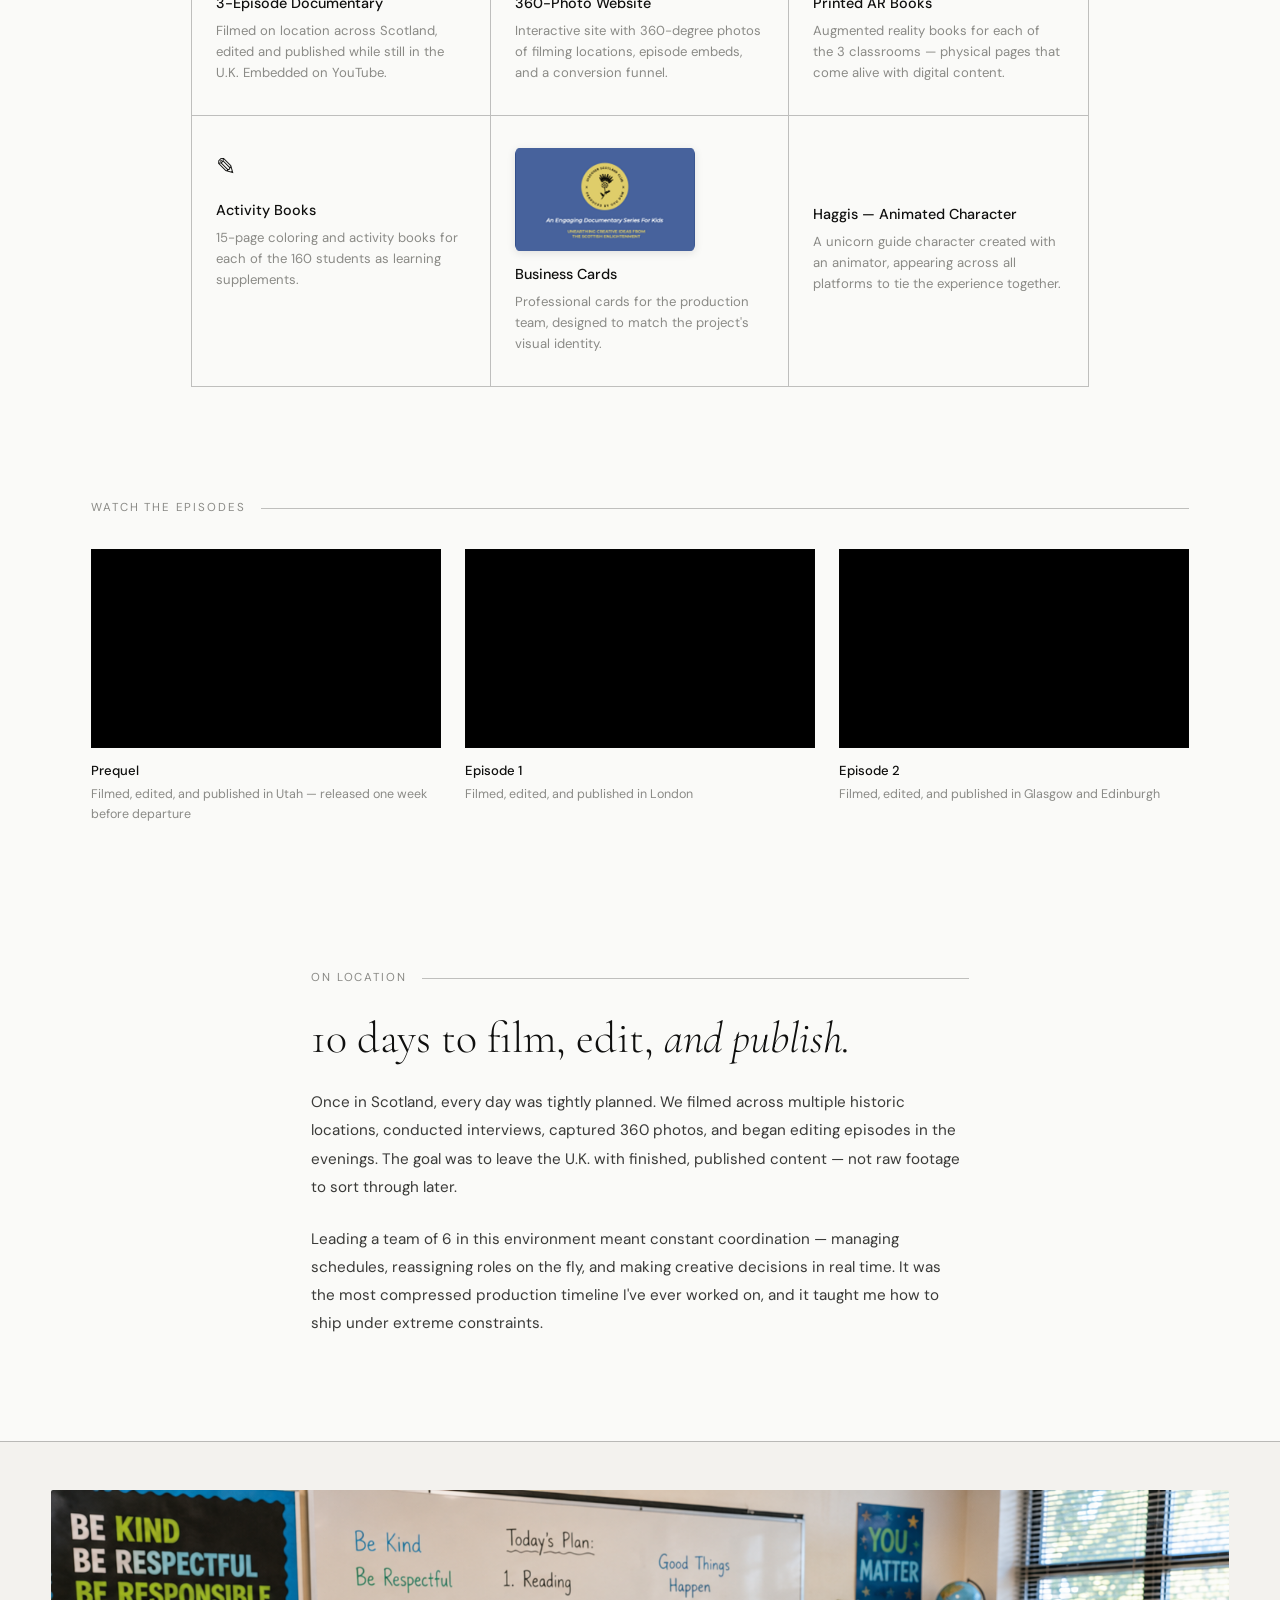
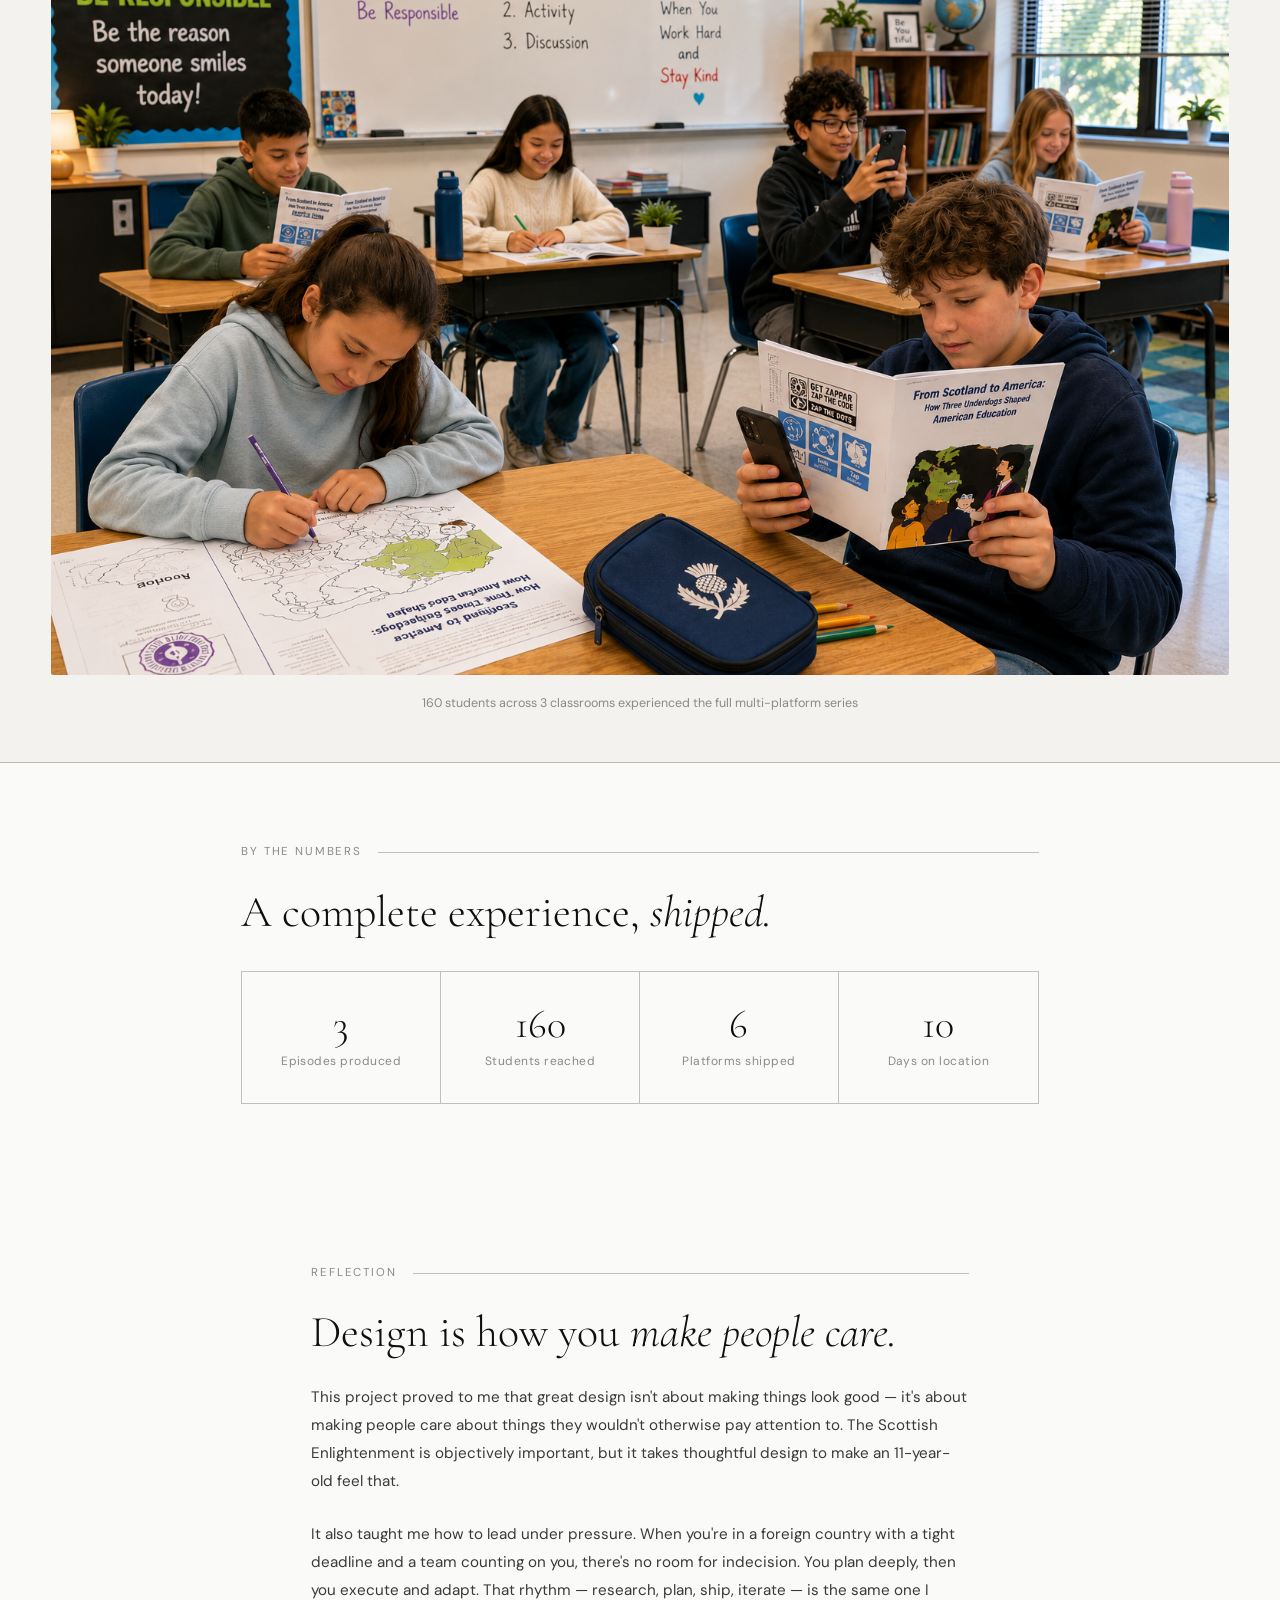
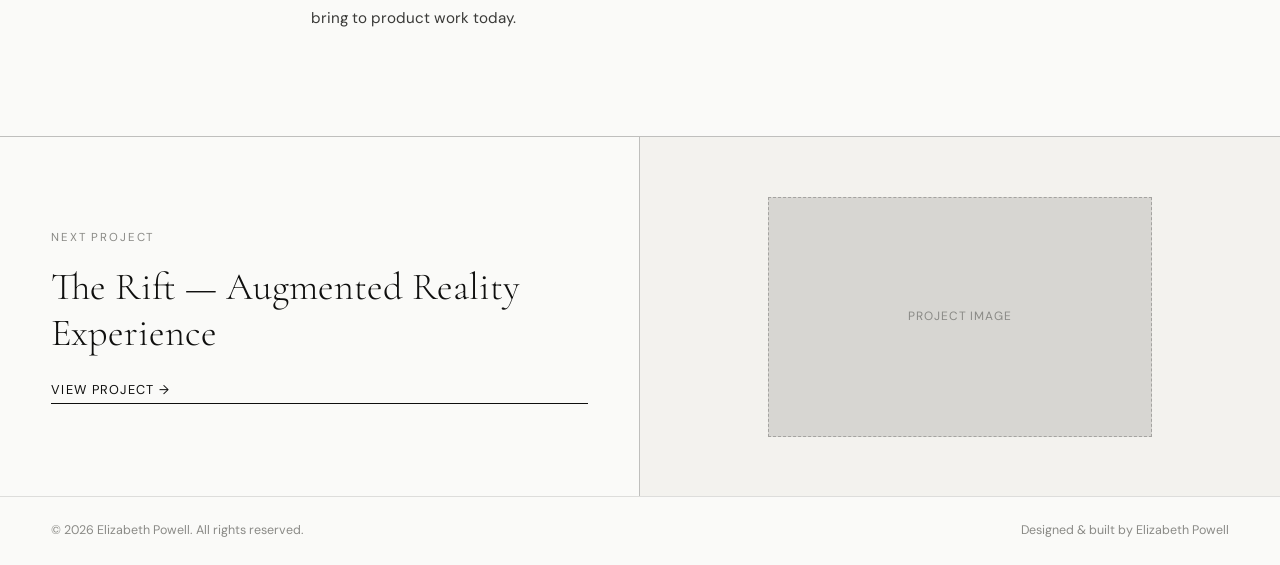
==== commit 2cc3279d: "image fixes" ====
--- a/case-study-documentary.html
+++ b/case-study-documentary.html
@@ -639,7 +639,7 @@
 <!-- FULL BLEED IMAGE -->
 <div class="cs-image-full">
   <div class="cs-image-full-inner">
-    <div class="cs-image-placeholder">Students engaging with the documentary materials</div>
+    <img src="images/Documentary Project/classroom.png" alt="Students engaging with the documentary materials" style="width:100%; border-radius:2px;">
     <p class="cs-image-caption">160 students across 3 classrooms experienced the full multi-platform series</p>
   </div>
 </div>
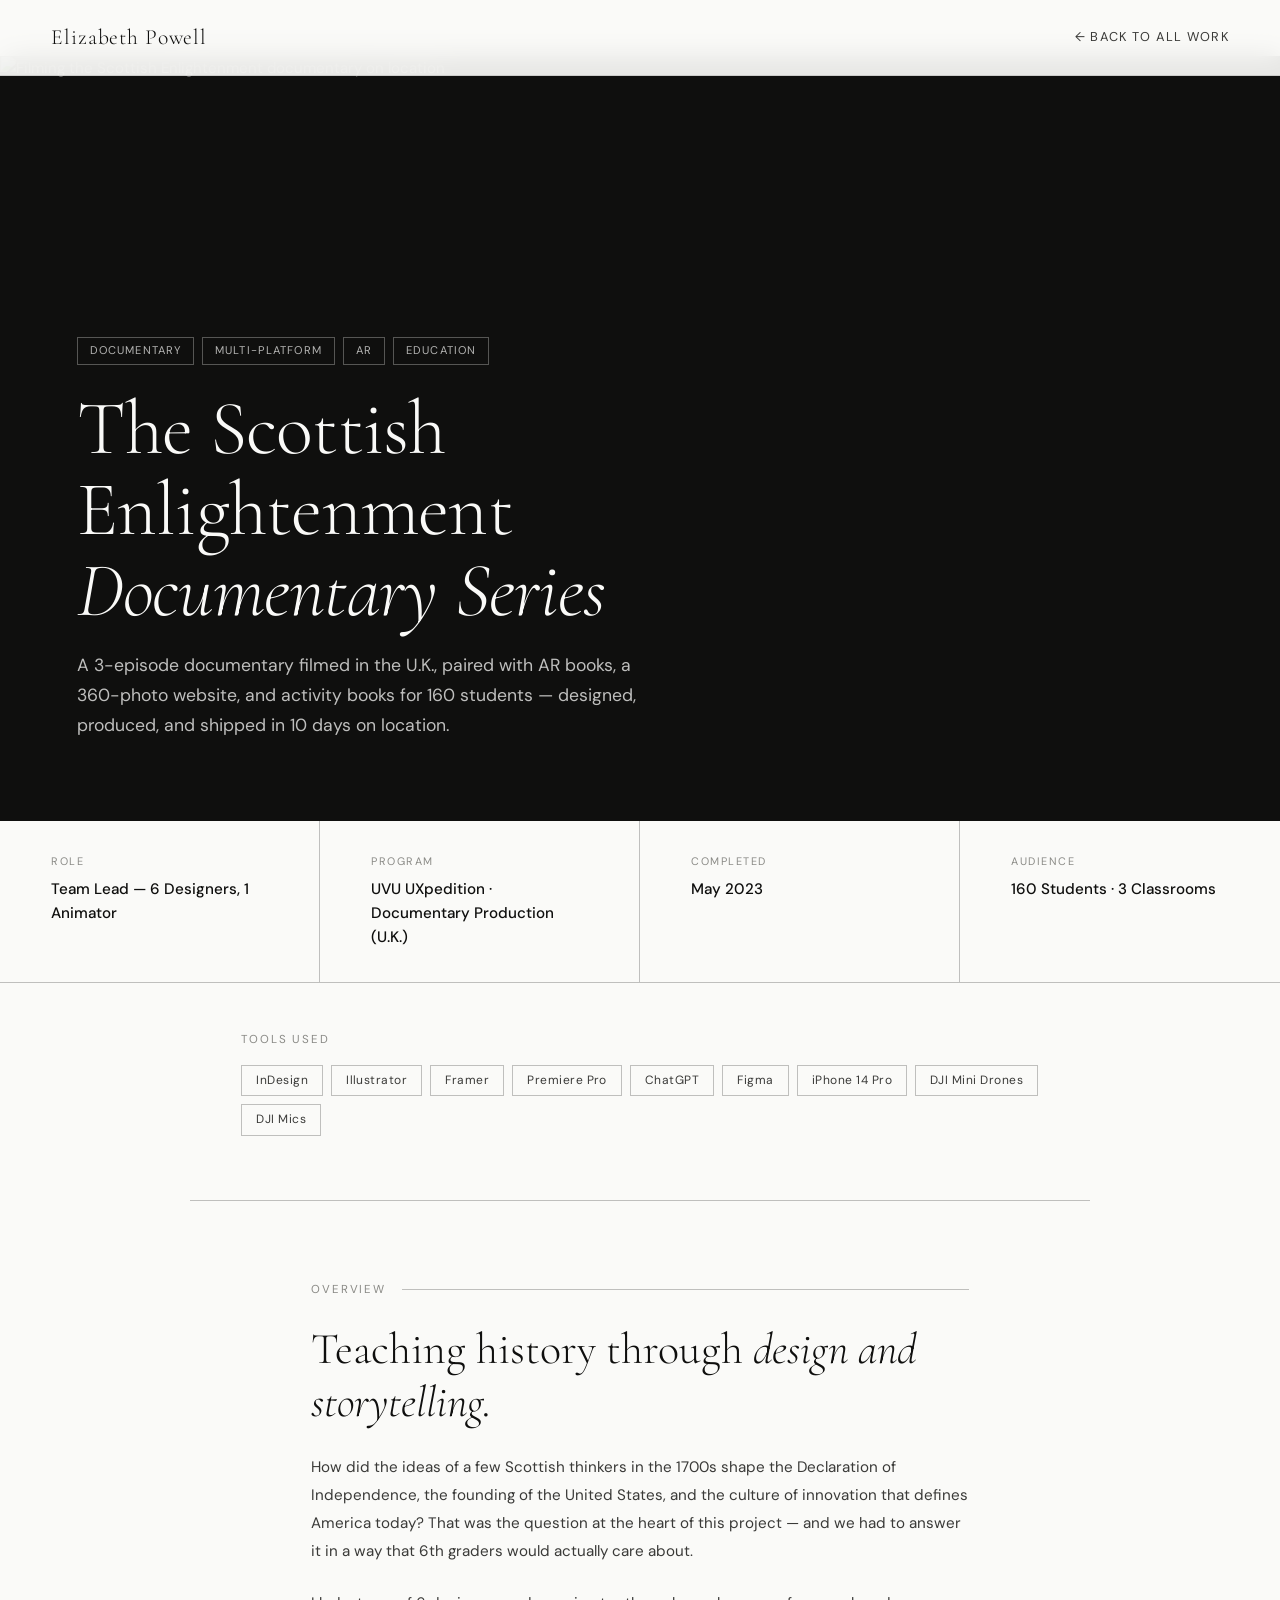
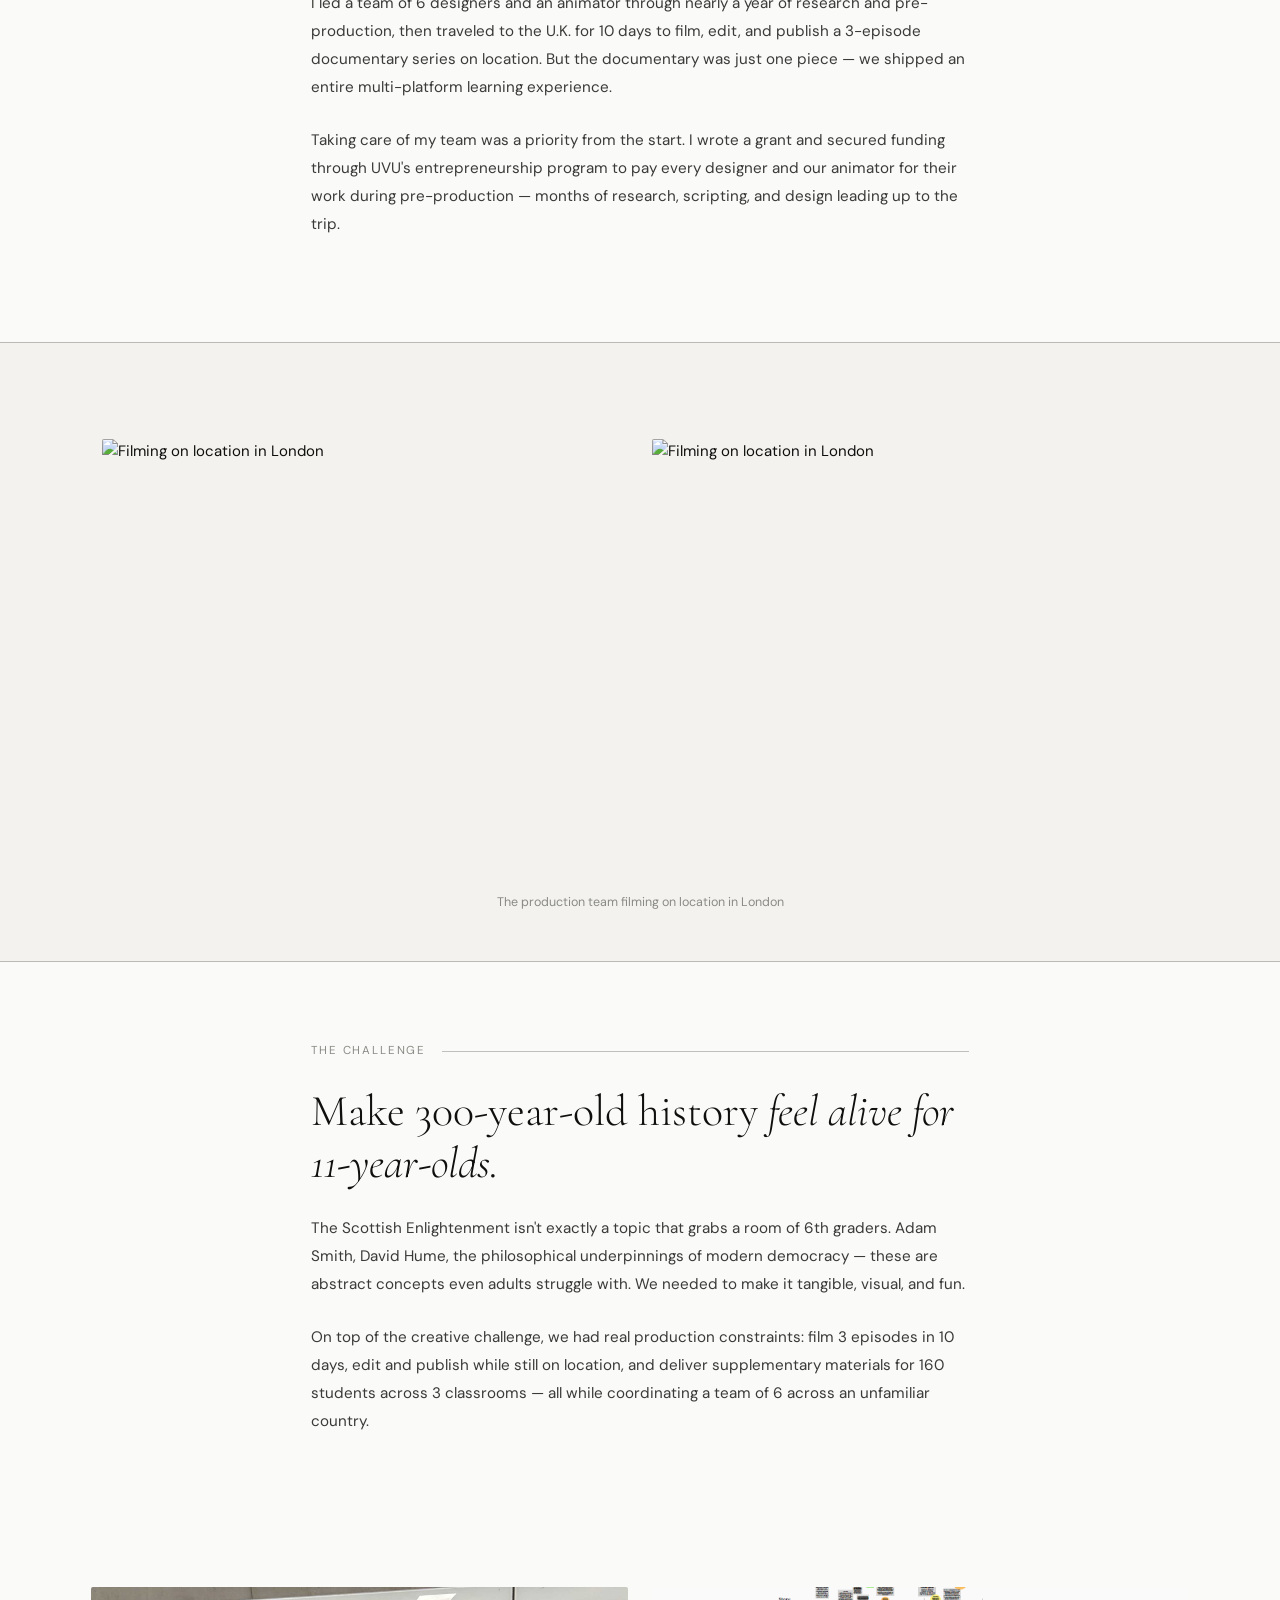
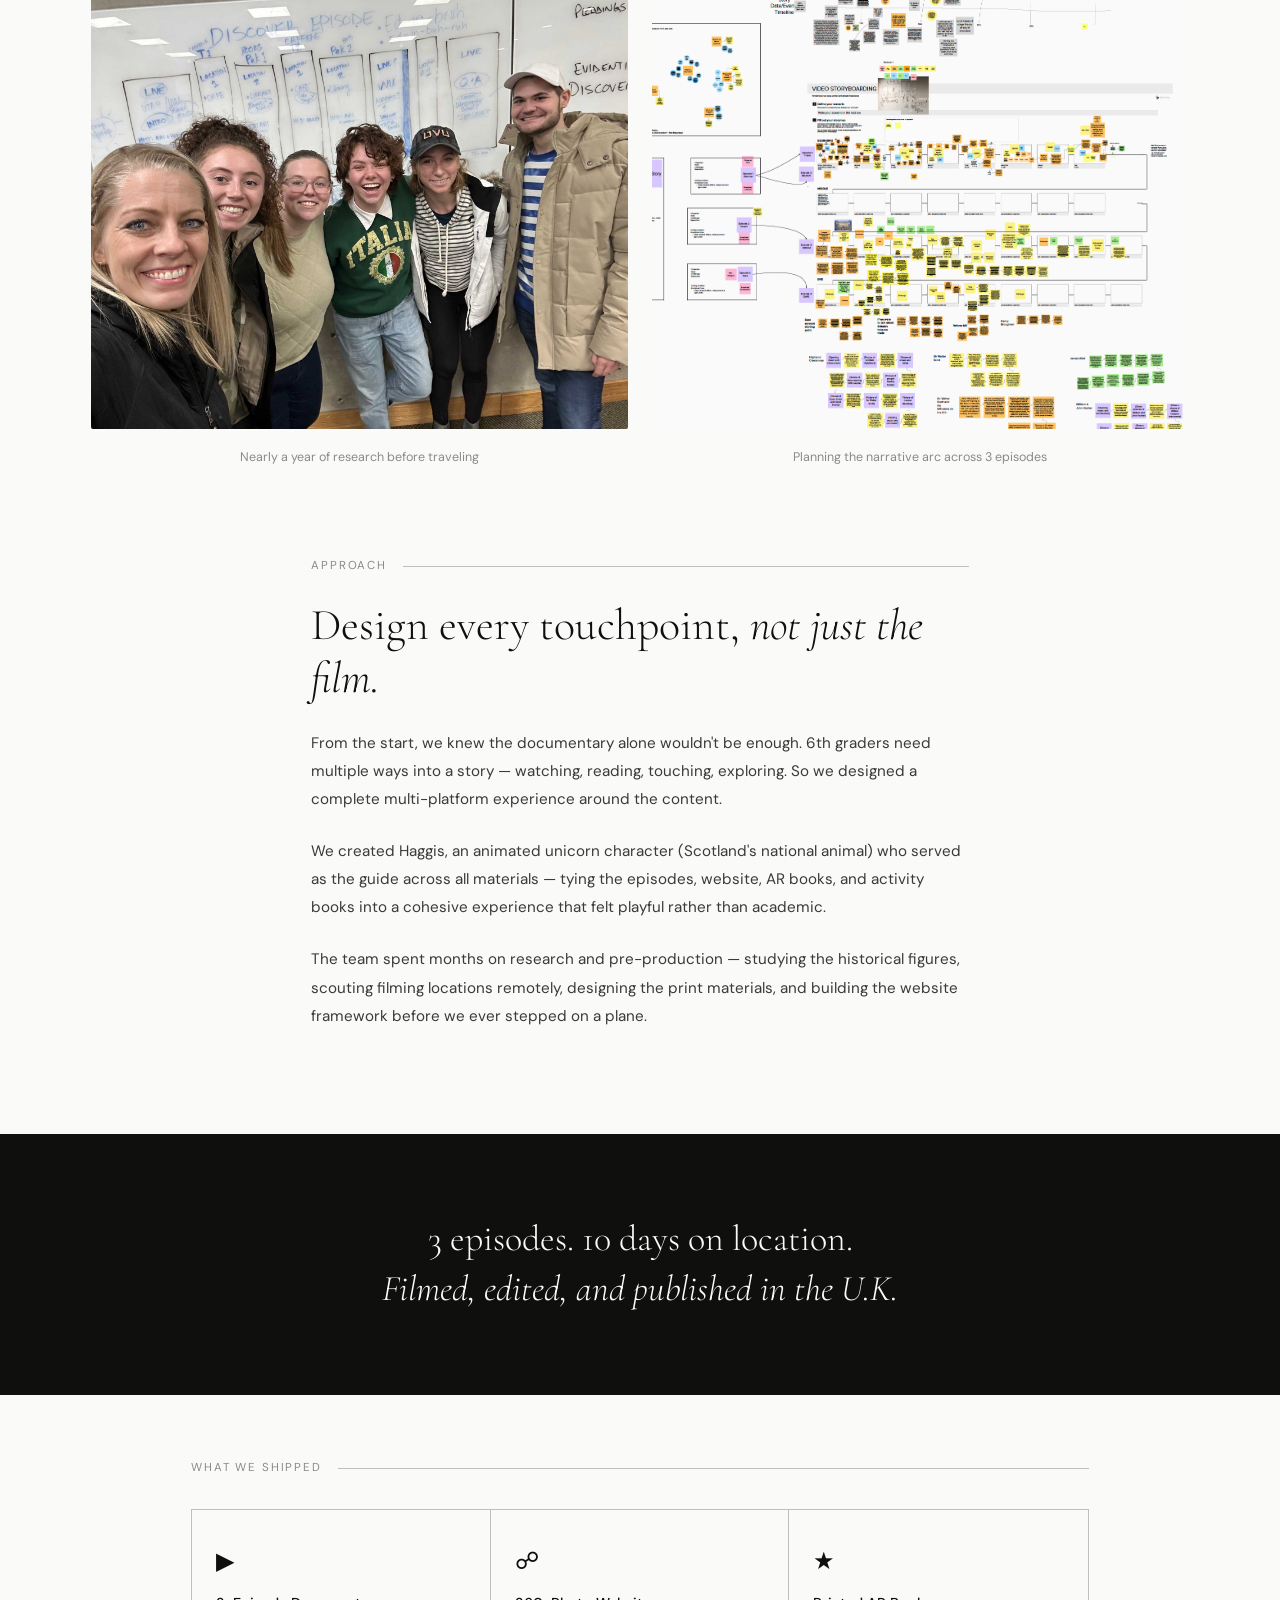
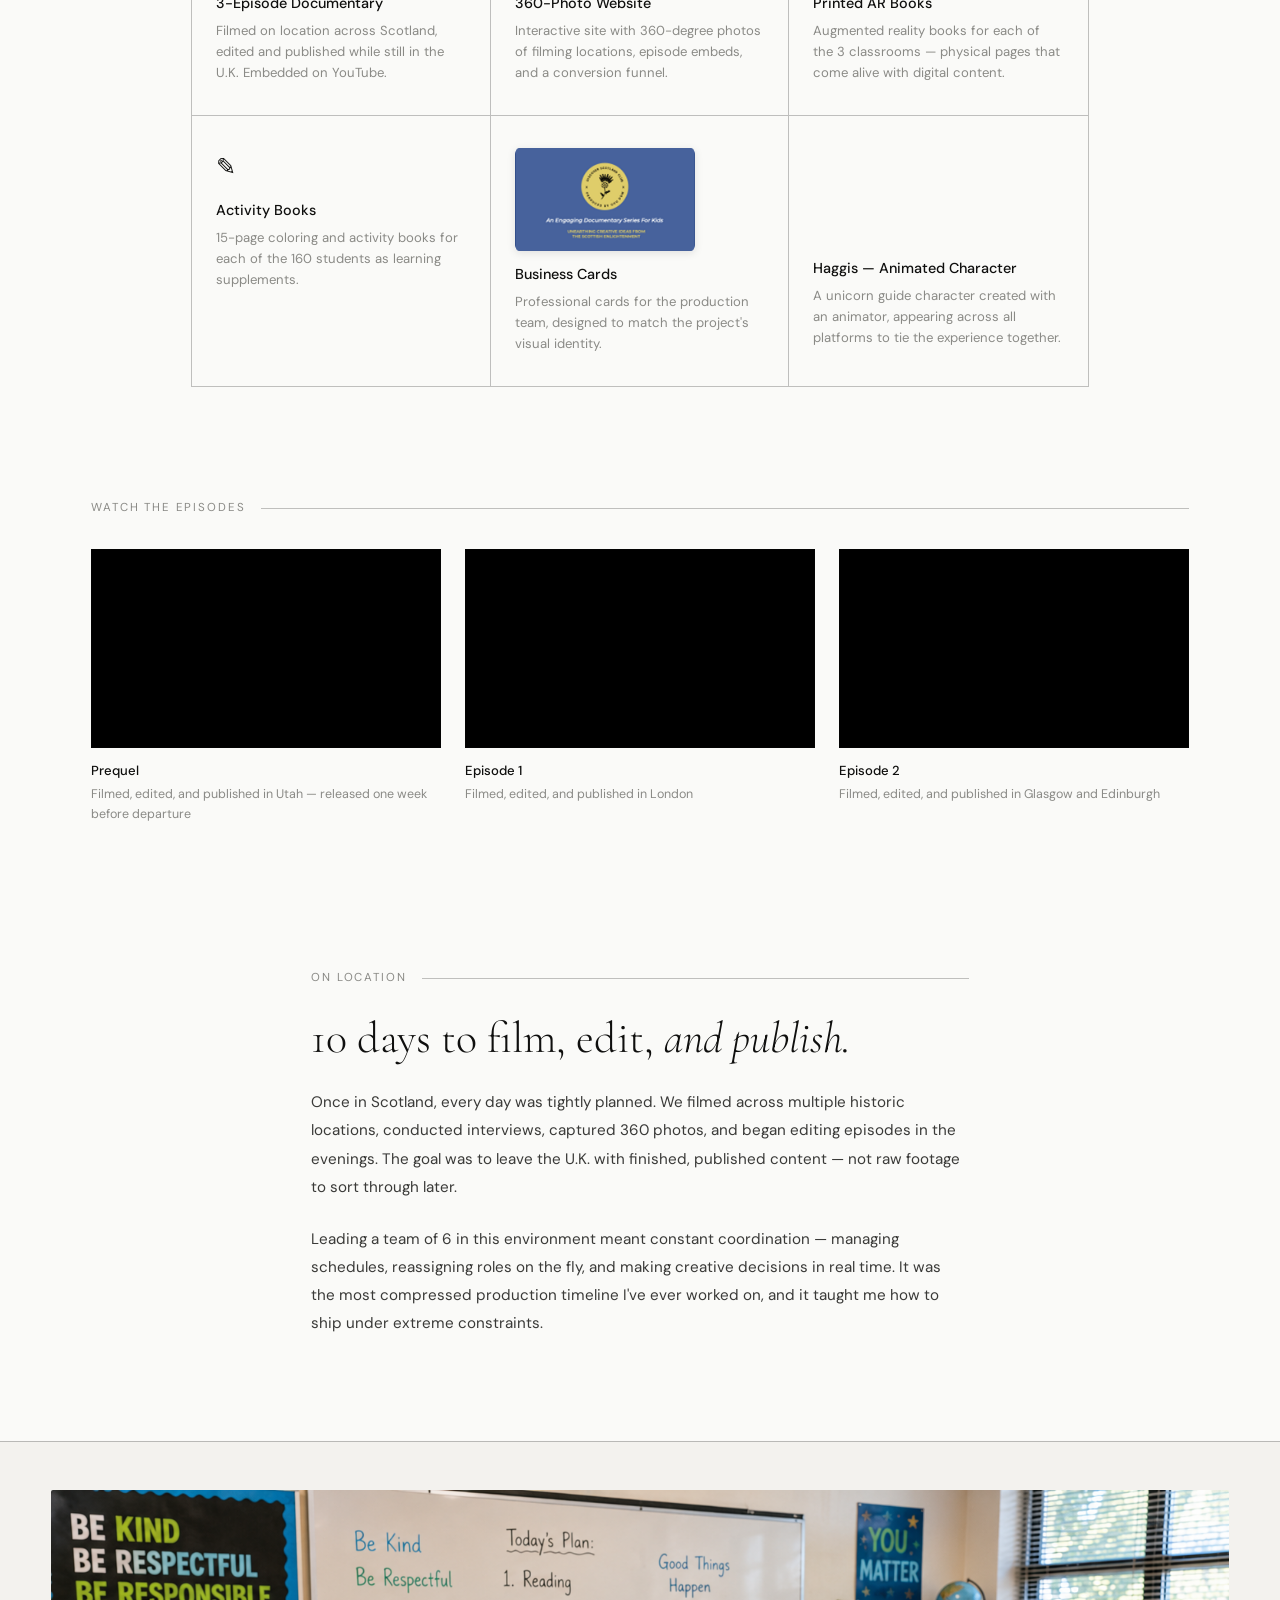
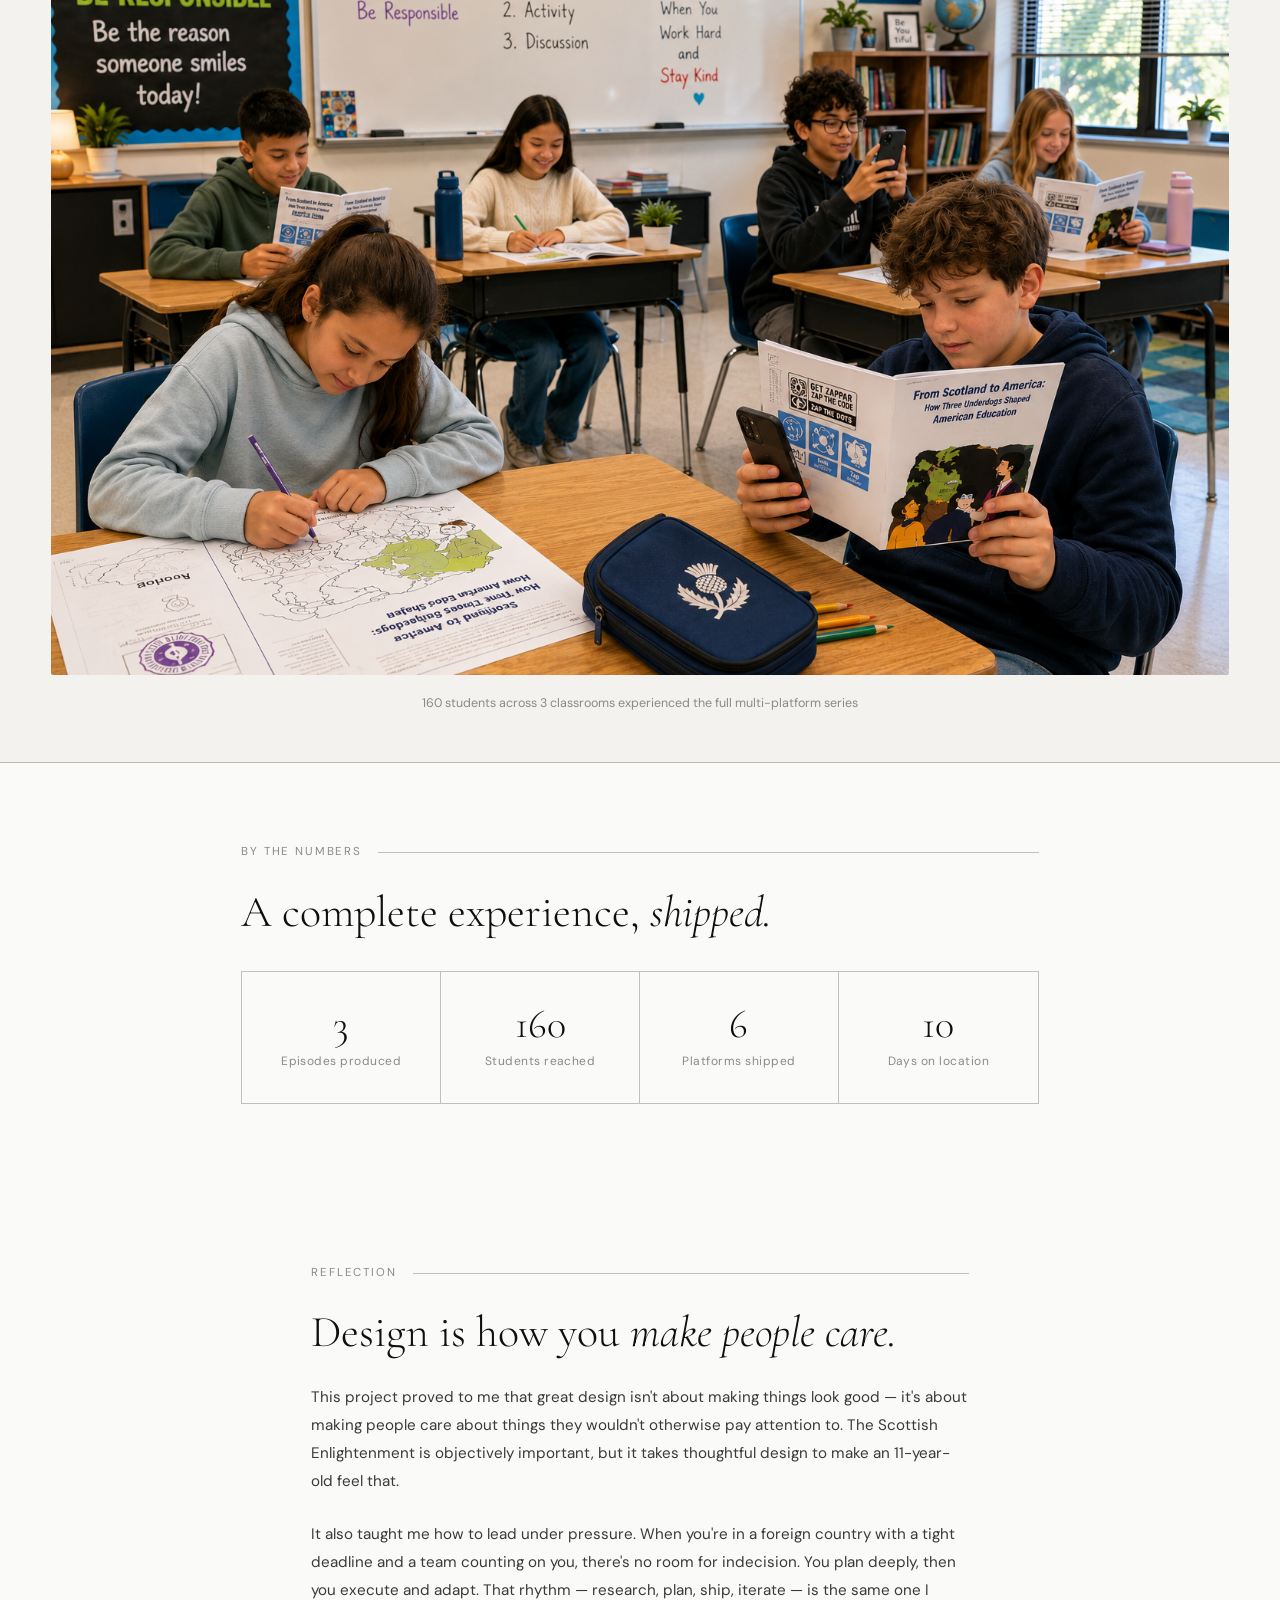
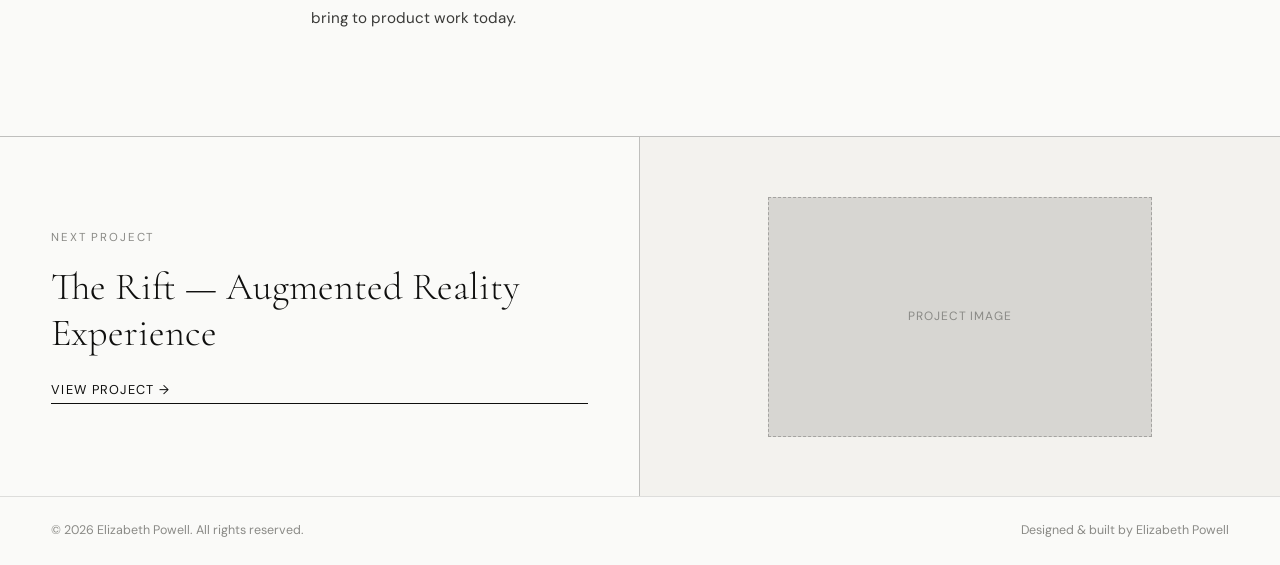
==== commit 1184ec59: "haggis" ====
--- a/case-study-documentary.html
+++ b/case-study-documentary.html
@@ -318,9 +318,10 @@
 
   /* Haggis floating animation */
   .haggis-img, .haggis-video {
-    width: 80px;
+    width: 100%;
+    max-width: 180px;
     height: auto;
-    margin-bottom: 0.5rem;
+    margin-bottom: 0.75rem;
     animation: haggisFloat 3s ease-in-out infinite;
     filter: drop-shadow(0 4px 6px rgba(0,0,0,0.1));
     transition: transform 0.3s ease;
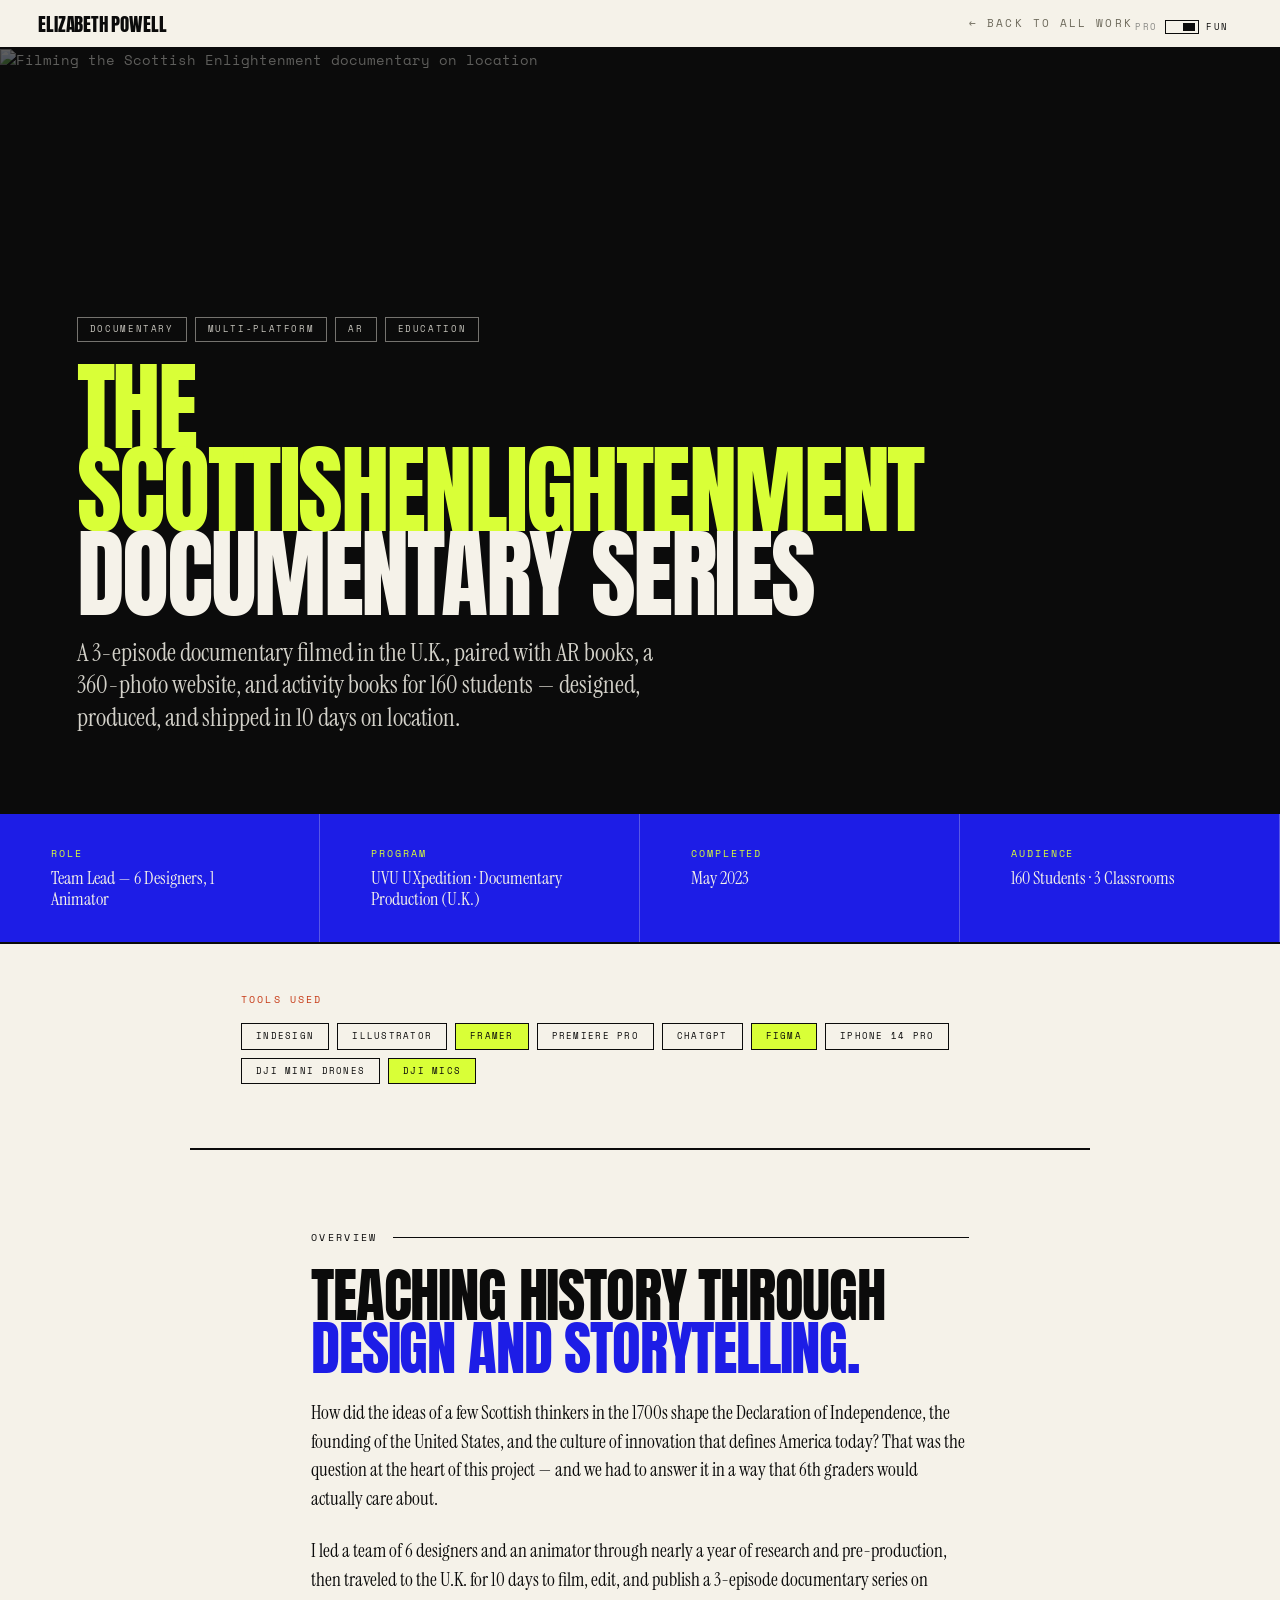
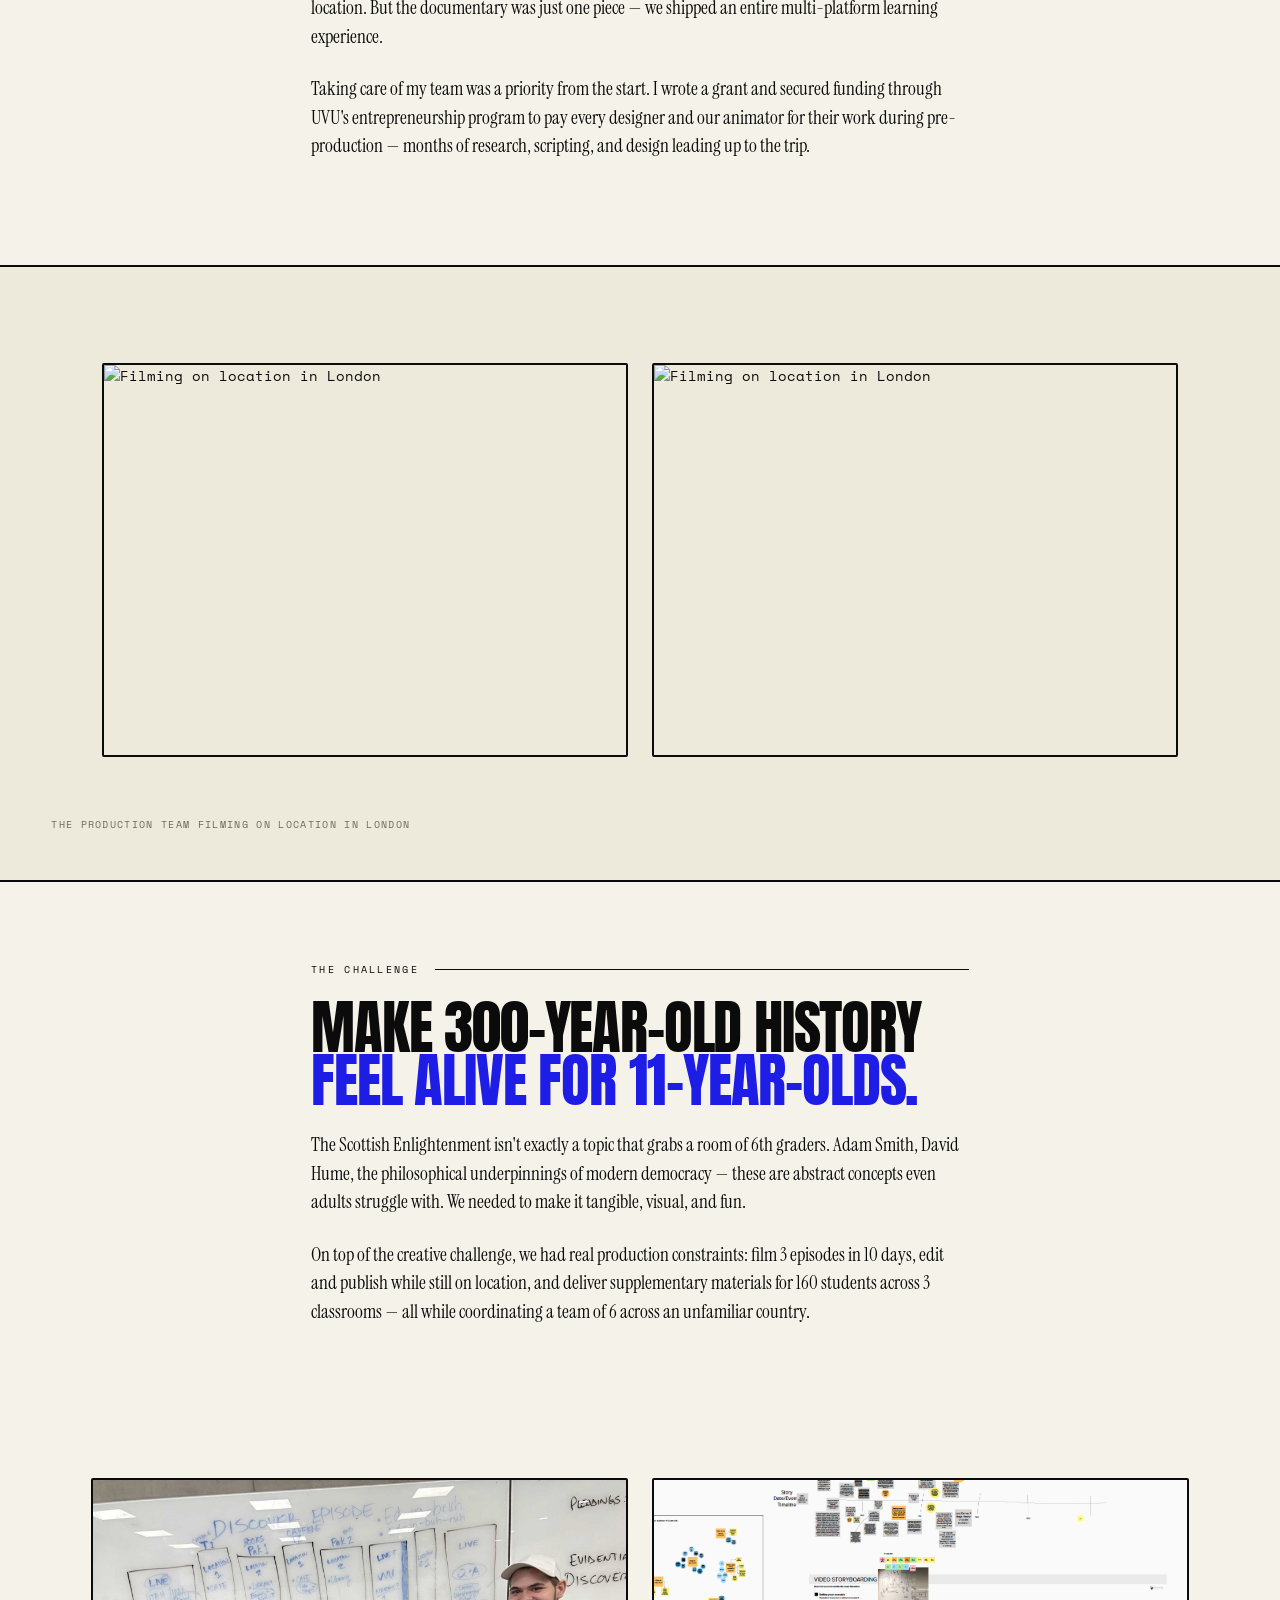
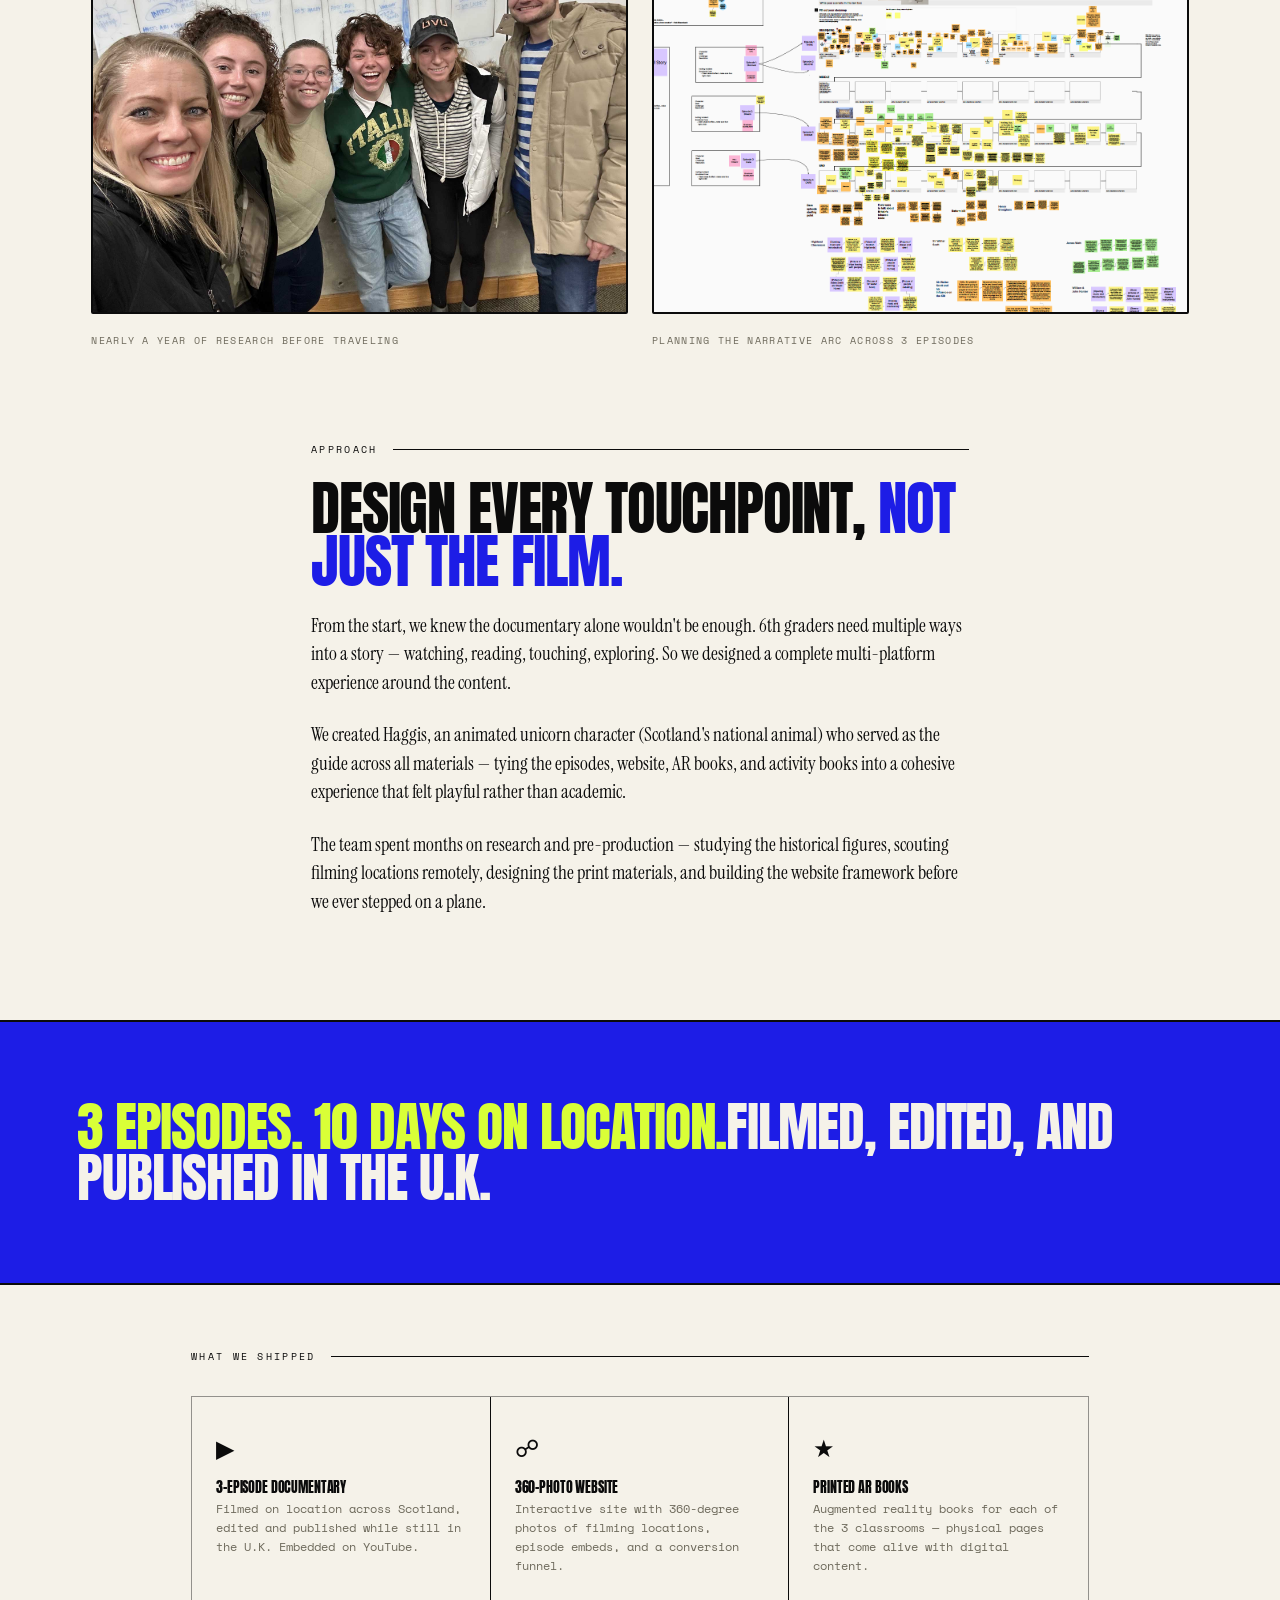
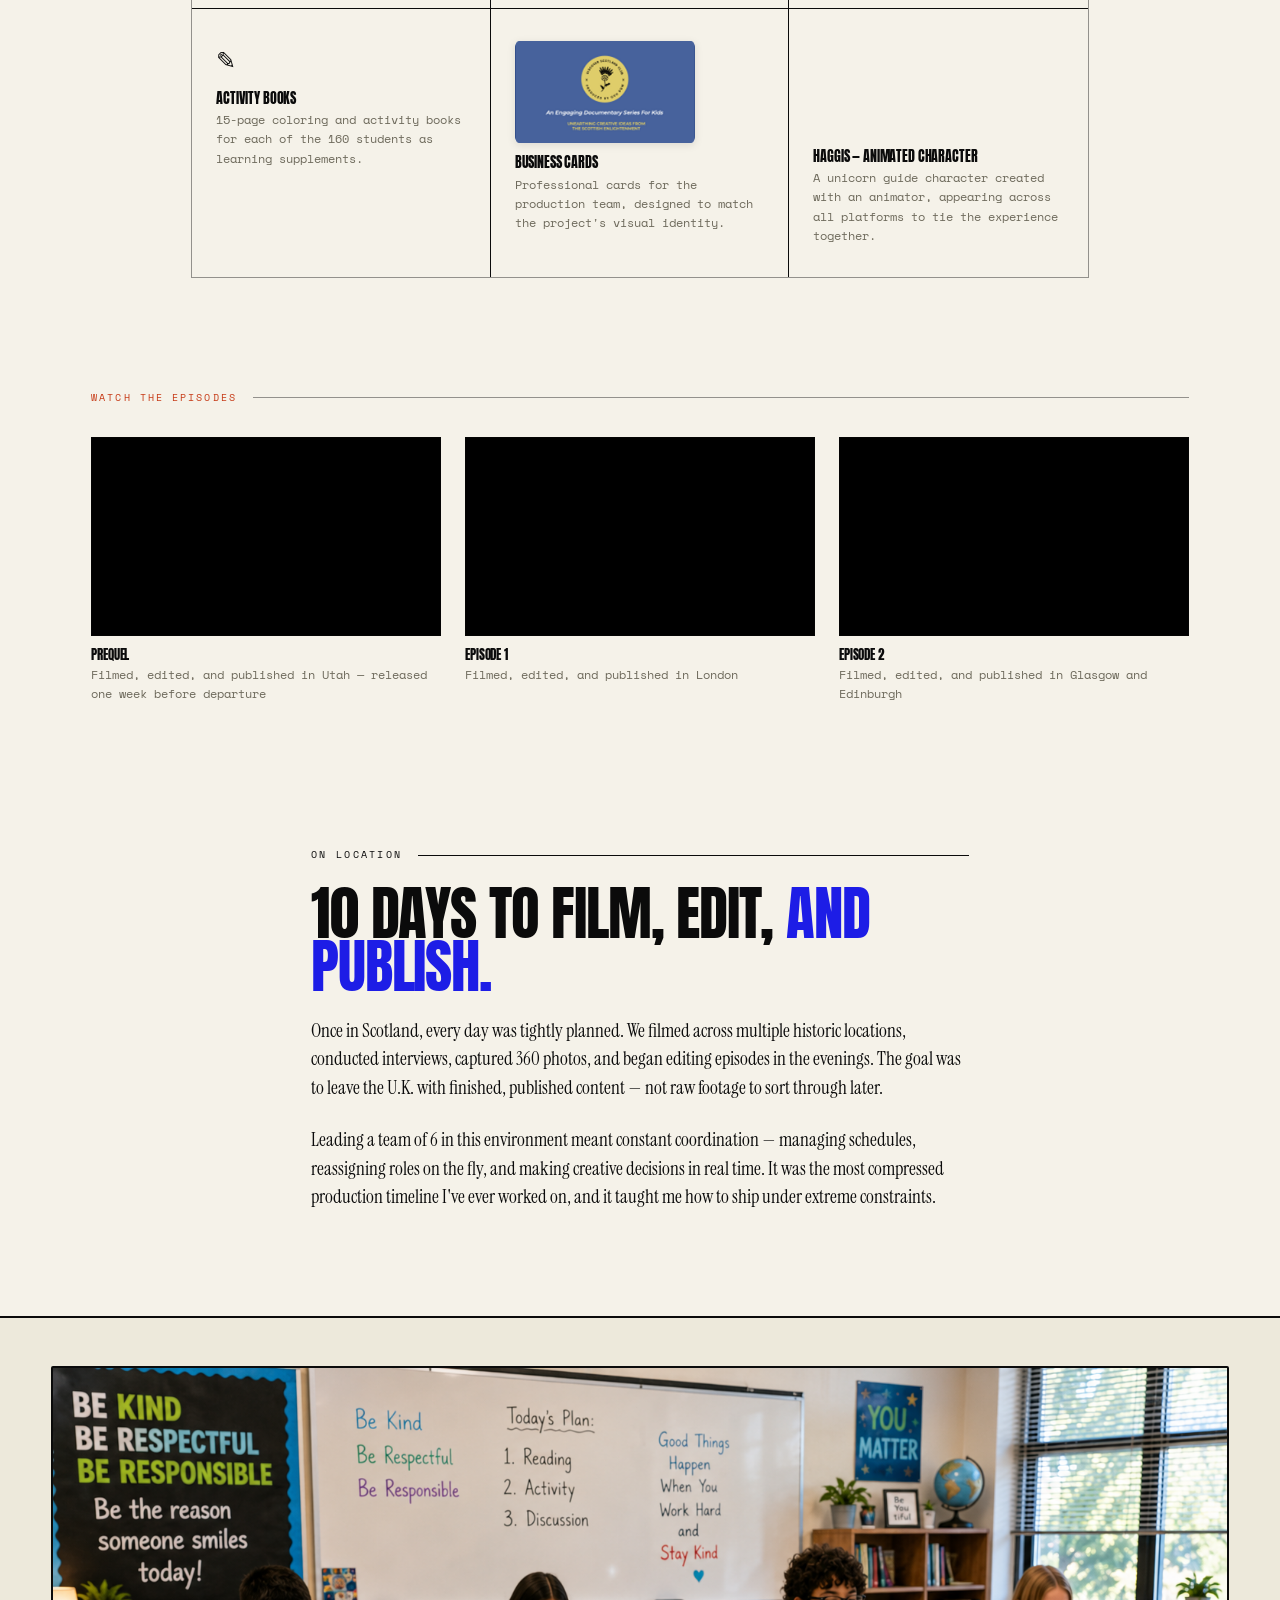
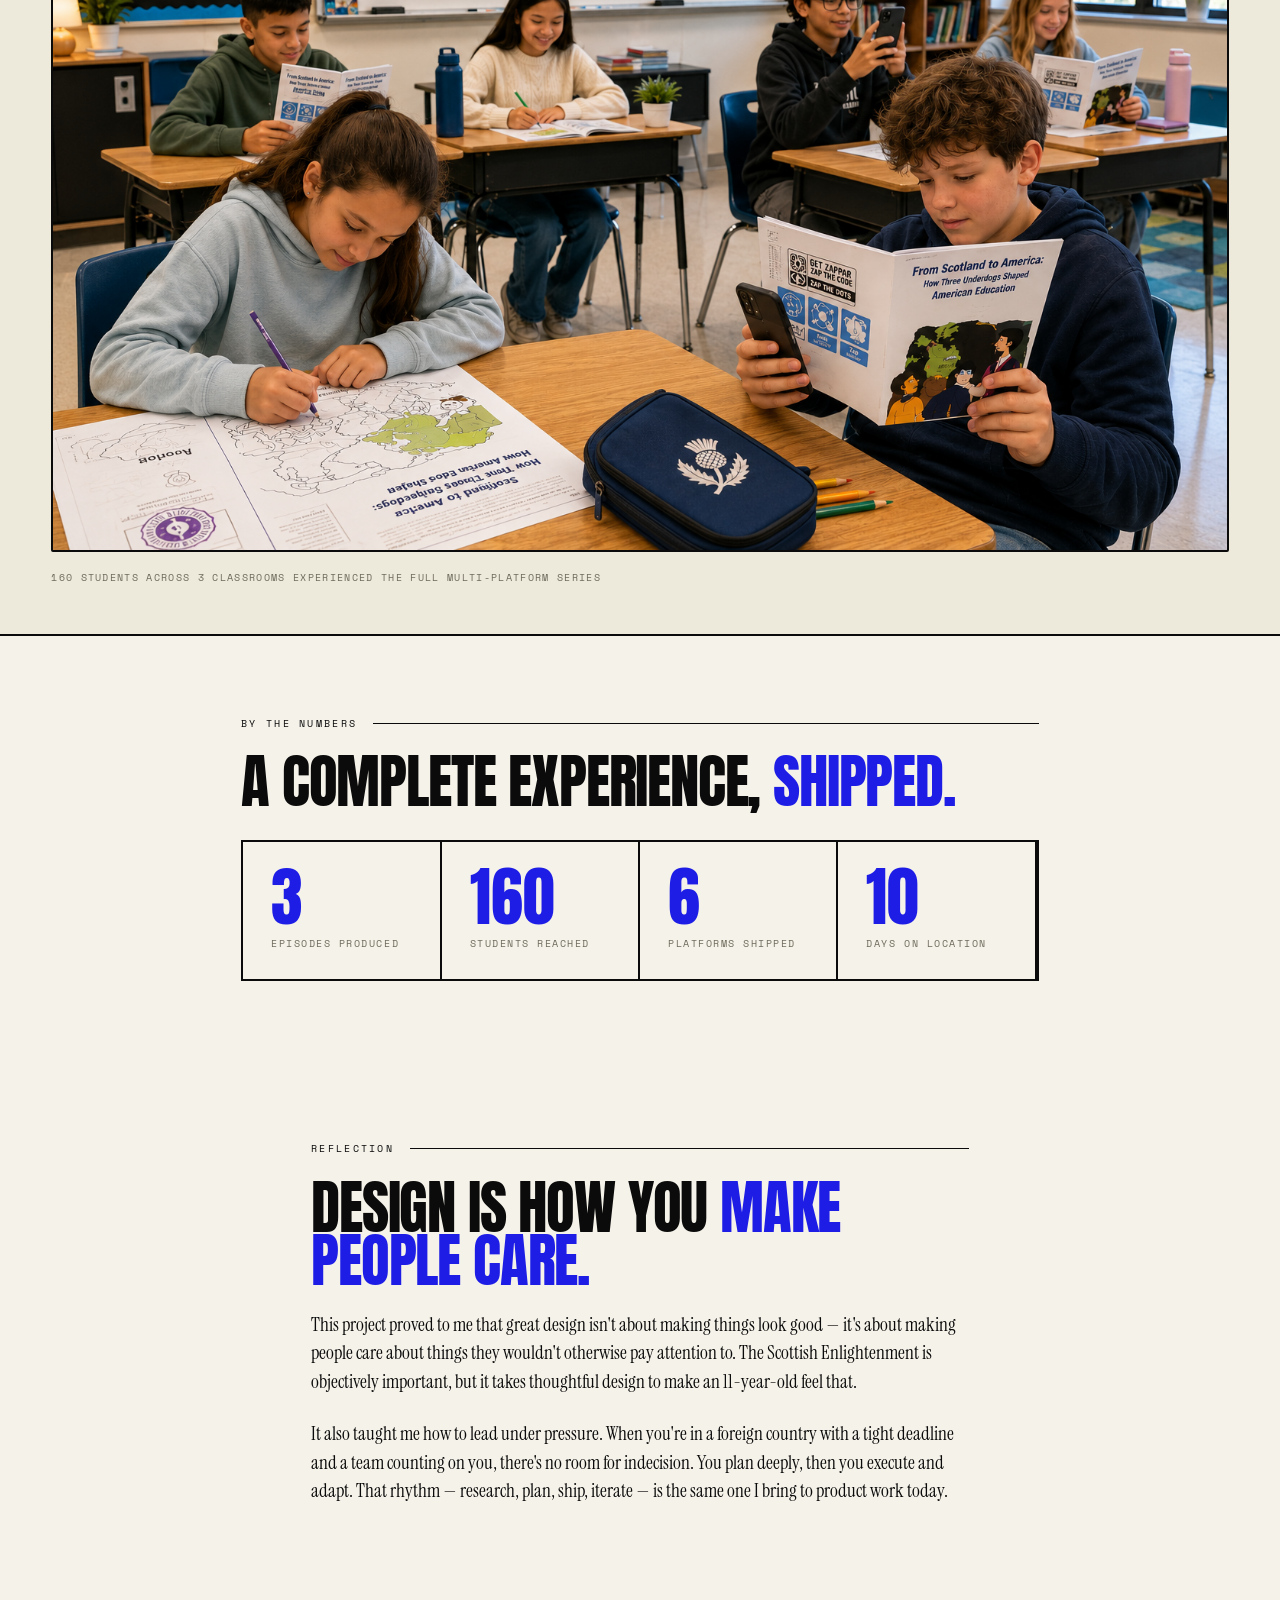
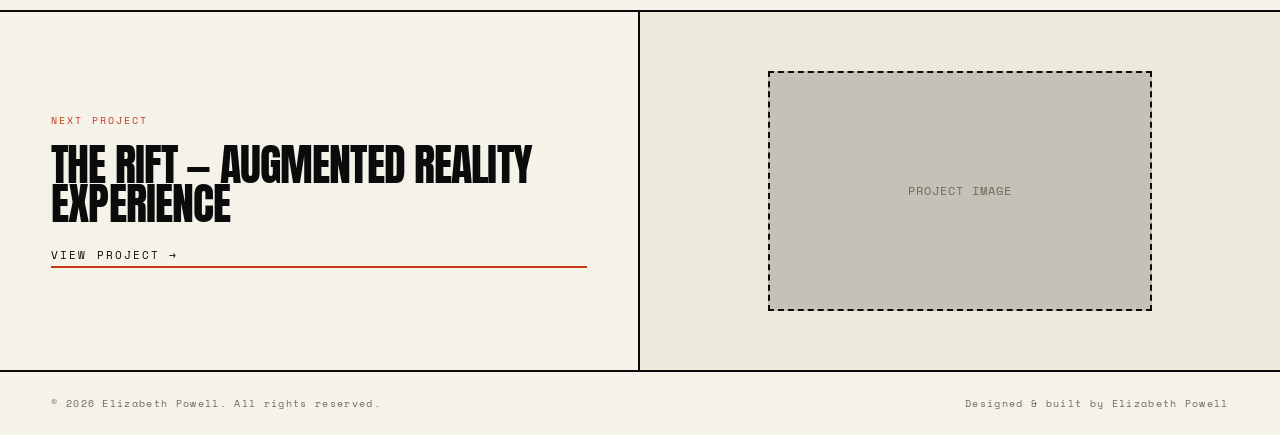
==== commit 80e86abb: "Extend the Fun theme to all five case-study pages The blue-and-white system now runs sitewide, and t" ====
--- a/case-study-documentary.html
+++ b/case-study-documentary.html
@@ -4,7 +4,8 @@
 <meta charset="UTF-8">
 <meta name="viewport" content="width=device-width, initial-scale=1.0">
 <title>Scottish Enlightenment Documentary — Case Study | Elizabeth Powell</title>
-<link href="https://fonts.googleapis.com/css2?family=Cormorant+Garamond:ital,wght@0,300;0,400;0,600;1,300;1,400&family=DM+Sans:wght@300;400;500&display=swap" rel="stylesheet">
+<link rel="icon" type="image/svg+xml" href="favicon.svg">
+<link href="https://fonts.googleapis.com/css2?family=Cormorant+Garamond:ital,wght@0,300;0,400;0,600;1,300;1,400&family=DM+Sans:wght@300;400;500&family=Anton&family=Instrument+Serif:ital@0;1&family=Space+Mono:wght@400;700&display=swap" rel="stylesheet">
 <style>
   *, *::before, *::after { box-sizing: border-box; margin: 0; padding: 0; }
 
@@ -446,12 +447,18 @@
     .cs-next-right { min-height: 30vh; }
   }
 </style>
+<link rel="stylesheet" href="theme-fun.css">
 </head>
-<body>
+<body class="fun">
 
 <nav>
   <a class="nav-logo" href="index.html">Elizabeth Powell</a>
   <a class="nav-back" href="index.html#work">← Back to all work</a>
+  <div class="cs-mode-toggle" id="modeToggle" role="button" tabindex="0" aria-label="Toggle fun mode">
+    <span class="mode-label" data-label="pro">Pro</span>
+    <div class="toggle-track"><div class="toggle-thumb"></div></div>
+    <span class="mode-label active-label" data-label="fun">Fun</span>
+  </div>
 </nav>
 
 <!-- HERO -->
@@ -707,5 +714,6 @@
   deliverables.forEach(d => delivObs.observe(d));
 </script>
 
+<script src="mode-toggle.js"></script>
 </body>
 </html>
--- a/theme-fun.css
+++ b/theme-fun.css
@@ -0,0 +1,257 @@
+/* ══════════════════════════════════════════════════════════════════════
+   FUN — the bone / ultramarine / chartreuse system, for case-study pages.
+   Loaded after each page's own <style>. Everything is scoped to body.fun,
+   so removing the class returns the page to the classic Pro design.
+
+   Most of the work is done by redefining the tokens the existing rules
+   already consume; the rest is typography and the few hard-coded colours.
+   ══════════════════════════════════════════════════════════════════════ */
+
+body.fun{
+  --bone:#F5F2E9; --tar:#0B0B0B; --ultra:#1D1DE6; --acid:#D9FF37;
+  --oxide:#C63A16; --smoke:#6E6A5C;
+
+  /* the classic tokens, re-pointed */
+  --paper:#F5F2E9; --paper-warm:#EDE9DB;
+  --ink:#0B0B0B; --ink-mid:#3B372D; --ink-light:#6E6A5C;
+  --accent:#1D1DE6;
+  --line:rgba(11,11,11,.18); --line-strong:rgba(11,11,11,.42);
+
+  --scream:'Anton','Arial Narrow',Impact,sans-serif;
+  --literary:'Instrument Serif',Georgia,serif;
+  --machine:'Space Mono','SF Mono',Menlo,monospace;
+
+  background:var(--bone); color:var(--tar);
+  font-family:var(--machine); font-size:14px; line-height:1.6;
+}
+body.fun ::selection{background:var(--acid);color:var(--tar)}
+body.fun :focus-visible{outline:3px solid var(--oxide);outline-offset:3px}
+
+/* ── NAV ─────────────────────────────────────────────────────────── */
+body.fun nav{
+  position:relative;background:var(--bone);border-bottom:2px solid var(--tar);
+  backdrop-filter:none;padding:14px clamp(16px,4vw,64px) 14px clamp(14px,3vw,54px);
+  display:flex;align-items:center;justify-content:space-between;
+}
+body.fun .nav-logo{
+  font-family:var(--scream);text-transform:uppercase;letter-spacing:-.01em;
+  font-size:clamp(15px,1.5vw,20px);font-weight:400;color:var(--tar);line-height:1;
+}
+body.fun .nav-back{
+  font-family:var(--machine);font-size:10.5px;letter-spacing:.2em;text-transform:uppercase;
+  color:var(--smoke);margin-right:96px;
+}
+body.fun .nav-back:hover{color:var(--tar);background:var(--acid)}
+
+/* the mode switch, pinned exactly as on the front page */
+body.fun .mode-toggle,
+.cs-mode-toggle{
+  position:absolute;top:20px;right:clamp(16px,4vw,64px);z-index:60;
+  display:flex;align-items:center;gap:7px;cursor:pointer;user-select:none;
+}
+.cs-mode-toggle .mode-label{
+  font-family:'Space Mono',monospace;font-size:9px;letter-spacing:.18em;
+  text-transform:uppercase;color:#8A8A86;
+}
+.cs-mode-toggle .mode-label.active-label{color:currentColor}
+.cs-mode-toggle .toggle-track{
+  width:34px;height:14px;border:1.5px solid currentColor;position:relative;
+}
+.cs-mode-toggle .toggle-thumb{
+  position:absolute;top:1.5px;left:2px;width:12px;height:8px;
+  background:currentColor;transition:transform .2s;
+}
+body.fun .cs-mode-toggle .toggle-thumb{transform:translateX(15px)}
+body.fun .cs-mode-toggle{color:var(--tar)}
+
+/* ── HERO ────────────────────────────────────────────────────────── */
+body.fun .cs-hero{background:var(--tar);margin-top:0}
+body.fun .cs-hero-image{opacity:.34;filter:grayscale(.3) contrast(1.1)}
+body.fun .cs-hero-video-overlay{
+  background:linear-gradient(to top,rgba(11,11,11,.9) 0%,rgba(11,11,11,.42) 55%,rgba(11,11,11,.6) 100%);
+}
+body.fun .cs-hero-title{
+  font-family:var(--scream);font-weight:400;text-transform:uppercase;
+  line-height:.86;letter-spacing:-.025em;color:var(--acid);
+  font-size:clamp(38px,7.6vw,104px);
+}
+body.fun .cs-hero-title em{font-style:normal;color:var(--bone);display:block}
+body.fun .cs-hero-title br{display:none}
+body.fun .cs-hero-subtitle{
+  font-family:var(--literary);font-size:clamp(17px,2vw,25px);line-height:1.3;
+  color:rgba(245,242,233,.86);
+}
+body.fun .cs-tag{
+  font-family:var(--machine);font-size:9px;letter-spacing:.18em;
+  border:1px solid rgba(245,242,233,.45);color:rgba(245,242,233,.8);border-radius:0;
+}
+
+/* ── META + TOOLS ────────────────────────────────────────────────── */
+body.fun .cs-meta{border-bottom:2px solid var(--tar);background:var(--ultra)}
+body.fun .cs-meta-item{border-right:1px solid rgba(245,242,233,.28)}
+body.fun .cs-meta-label{
+  font-family:var(--machine);font-size:9.5px;letter-spacing:.2em;color:var(--acid);
+}
+body.fun .cs-meta-value{
+  font-family:var(--literary);font-size:1.1rem;font-weight:400;color:var(--bone);line-height:1.2;
+}
+body.fun .cs-tools{border-bottom:2px solid var(--tar)}
+body.fun .cs-tools-label,
+body.fun .cs-episodes-label{
+  font-family:var(--machine);font-size:9.5px;letter-spacing:.22em;color:var(--oxide);
+}
+body.fun .cs-tool{
+  font-family:var(--machine);font-size:9px;letter-spacing:.14em;text-transform:uppercase;
+  border:1px solid var(--tar);color:var(--tar);border-radius:0;
+}
+body.fun .cs-tool:hover{background:var(--ultra);color:var(--acid);border-color:var(--ultra)}
+body.fun .cs-tools-row .cs-tool:nth-child(3n){background:var(--acid)}
+
+/* ── SECTIONS ────────────────────────────────────────────────────── */
+body.fun .cs-section-label{
+  font-family:var(--machine);font-size:9.5px;letter-spacing:.24em;color:var(--tar);
+}
+body.fun .cs-section-label::after{background:var(--tar);height:1px}
+body.fun .cs-heading{
+  font-family:var(--scream);font-weight:400;text-transform:uppercase;
+  line-height:.9;letter-spacing:-.02em;color:var(--tar);
+  font-size:clamp(30px,4.6vw,62px);
+}
+body.fun .cs-heading em{font-style:normal;color:var(--ultra)}
+body.fun .cs-body{
+  font-family:var(--literary);font-size:clamp(16px,1.5vw,19px);line-height:1.5;color:var(--tar);
+}
+
+/* ── IMAGES ──────────────────────────────────────────────────────── */
+body.fun .cs-image-full{
+  background:var(--paper-warm);border-top:2px solid var(--tar);border-bottom:2px solid var(--tar);
+}
+body.fun .cs-image-full img,
+body.fun .cs-image-pair img{border:2px solid var(--tar)}
+body.fun .cs-image-placeholder{
+  border:2px dashed var(--tar);background:rgba(29,29,230,.07);color:var(--smoke);
+  font-family:var(--machine);font-size:9.5px;letter-spacing:.18em;
+}
+body.fun .cs-image-caption{
+  font-family:var(--machine);font-size:9.5px;letter-spacing:.14em;text-transform:uppercase;
+  color:var(--smoke);text-align:left;
+}
+
+/* ── PULL QUOTE ──────────────────────────────────────────────────── */
+body.fun .cs-highlight{
+  background:var(--ultra);color:var(--acid);
+  border-top:2px solid var(--tar);border-bottom:2px solid var(--tar);text-align:left;
+}
+body.fun .cs-highlight-text{
+  font-family:var(--scream);font-weight:400;text-transform:uppercase;
+  line-height:.94;letter-spacing:-.02em;color:var(--acid);
+  font-size:clamp(26px,4.2vw,58px);margin:0;max-width:none;
+}
+body.fun .cs-highlight-text em{font-style:normal;color:var(--bone)}
+body.fun .cs-highlight-text br{display:none}
+
+/* ── RESULTS ─────────────────────────────────────────────────────── */
+body.fun .cs-results-grid{border:2px solid var(--tar)}
+body.fun .cs-result-item{border-right:2px solid var(--tar);text-align:left;padding:1.75rem}
+body.fun .cs-result-num{
+  font-family:var(--scream);font-weight:400;font-size:clamp(40px,5vw,68px);
+  line-height:.85;color:var(--ultra);
+}
+body.fun .cs-result-label{
+  font-family:var(--machine);font-size:9.5px;letter-spacing:.16em;text-transform:uppercase;
+  color:var(--smoke);margin-top:.75rem;
+}
+
+/* ── TIMELINE / DELIVERABLES / EPISODES (documentary + uvu) ──────── */
+body.fun .cs-timeline-date,
+body.fun .cs-episode-desc,
+body.fun .cs-deliverable-desc{font-family:var(--machine);font-size:12px;color:var(--smoke)}
+body.fun .cs-timeline-title,
+body.fun .cs-episode-title,
+body.fun .cs-deliverable-title{
+  font-family:var(--scream);text-transform:uppercase;font-weight:400;
+  letter-spacing:-.01em;color:var(--tar);line-height:1;
+}
+body.fun .cs-timeline-desc{font-family:var(--literary);font-size:17px;line-height:1.45;color:var(--tar)}
+body.fun .cs-timeline-item,
+body.fun .cs-deliverable,
+body.fun .cs-episode{border-color:var(--tar)}
+
+/* ── NEXT PROJECT ────────────────────────────────────────────────── */
+body.fun .cs-next{border-top:2px solid var(--tar)}
+body.fun .cs-next-left{border-right:2px solid var(--tar)}
+body.fun .cs-next-label{
+  font-family:var(--machine);font-size:9.5px;letter-spacing:.22em;color:var(--oxide);
+}
+body.fun .cs-next-title{
+  font-family:var(--scream);font-weight:400;text-transform:uppercase;
+  line-height:.9;letter-spacing:-.02em;color:var(--tar);font-size:clamp(26px,3.4vw,46px);
+}
+body.fun .cs-next-link{
+  font-family:var(--machine);font-size:10.5px;letter-spacing:.2em;
+  border-bottom:2px solid var(--oxide);color:var(--tar);
+}
+body.fun .cs-next-link:hover{background:var(--oxide);color:var(--bone)}
+body.fun .cs-next-right{background:var(--paper-warm)}
+body.fun .cs-next-thumb{border:2px dashed var(--tar);color:var(--smoke)}
+
+/* ── FOOTER ──────────────────────────────────────────────────────── */
+body.fun footer{border-top:2px solid var(--tar)}
+body.fun footer p{
+  font-family:var(--machine);font-size:9.5px;letter-spacing:.14em;color:var(--smoke);
+}
+
+/* ══ RIFT STRIKE page-specific components ════════════════════════ */
+body.fun .rs-fig{background:var(--paper-warm);border:2px solid var(--tar)}
+body.fun .rs-fig figcaption{
+  font-family:var(--literary);font-size:16px;line-height:1.45;color:var(--tar);
+  border-top:1px solid var(--tar);
+}
+body.fun .rs-fig figcaption b{font-family:var(--machine);font-size:11px;letter-spacing:.14em;text-transform:uppercase}
+body.fun .svg-t{font-family:'Space Mono',monospace;font-size:11px;fill:var(--tar)}
+body.fun .svg-s{font-family:'Space Mono',monospace;fill:var(--smoke)}
+body.fun .svg-k{font-family:'Space Mono',monospace;fill:var(--ultra)}
+body.fun .svg-key{stroke:var(--ultra)}
+body.fun .svg-box{fill:var(--bone);stroke:var(--tar);stroke-width:1.25}
+body.fun .svg-edge{stroke:var(--smoke)}
+body.fun .rs-flow{stroke:var(--ultra)}
+
+body.fun .rs-stamp b{font-family:var(--machine);font-size:9px;letter-spacing:.18em;color:var(--oxide)}
+body.fun .rs-stamp span{font-family:var(--machine);font-size:11px;color:var(--smoke)}
+body.fun .rs-spine{background:var(--line)}
+body.fun .rs-beat.on .rs-spine i{background:var(--ultra);border-color:var(--ultra)}
+body.fun .rs-beat h3{
+  font-family:var(--scream);text-transform:uppercase;font-weight:400;
+  letter-spacing:-.015em;line-height:.95;color:var(--tar);
+}
+body.fun .rs-beat h3 em{font-style:normal;color:var(--ultra)}
+body.fun .rs-what{font-family:var(--literary);font-size:17px;line-height:1.45;color:var(--tar)}
+body.fun .rs-note{border-left:2px solid var(--ultra)}
+body.fun .rs-note b{font-family:var(--machine);font-size:9px;letter-spacing:.2em;color:var(--oxide)}
+body.fun .rs-note p{font-family:var(--machine);font-size:12px;line-height:1.75;color:var(--ink-mid)}
+body.fun .rs-shot{border:2px solid var(--tar);background:var(--paper-warm)}
+body.fun .rs-shot figcaption{
+  font-family:var(--machine);font-size:9px;letter-spacing:.14em;color:var(--smoke);
+  border-top:1px solid var(--tar);
+}
+body.fun .rs-runs{border:2px solid var(--tar);background:var(--tar)}
+body.fun .rs-card{background:var(--bone)}
+body.fun .rs-card+.rs-card{border-left:2px solid var(--tar)}
+body.fun .rs-card h3{font-family:var(--scream);text-transform:uppercase;font-weight:400;color:var(--tar)}
+body.fun .rs-total{font-family:var(--scream);font-weight:400;color:var(--ultra);font-size:3.4rem}
+body.fun .rs-total span{font-family:var(--machine);font-size:9px;letter-spacing:.2em;color:var(--smoke)}
+body.fun .rs-metric-row{font-family:var(--machine);font-size:9.5px;letter-spacing:.14em;color:var(--smoke)}
+body.fun .rs-metric-row b{font-family:var(--machine);font-size:14px;color:var(--tar)}
+body.fun .rs-meter{background:rgba(11,11,11,.12)}
+body.fun .rs-players{font-family:var(--machine);font-size:11.5px;color:var(--ink-mid)}
+body.fun .rs-pill{font-family:var(--machine);font-size:9px;letter-spacing:.16em;border-radius:0}
+body.fun .rs-pill.good{color:#1F6B45;border-color:#1F6B45}
+body.fun .rs-pill.crit{color:var(--oxide);border-color:var(--oxide)}
+body.fun .rs-gallery figure{border:2px solid var(--tar);background:var(--paper-warm)}
+body.fun .rs-gallery figcaption{font-family:var(--machine);font-size:9px;letter-spacing:.14em;color:var(--smoke)}
+body.fun .rs-swatch{border-radius:0}
+
+@media (prefers-reduced-motion:reduce){
+  body.fun .rs-flow{animation:none}
+  .cs-mode-toggle .toggle-thumb{transition:none}
+}
